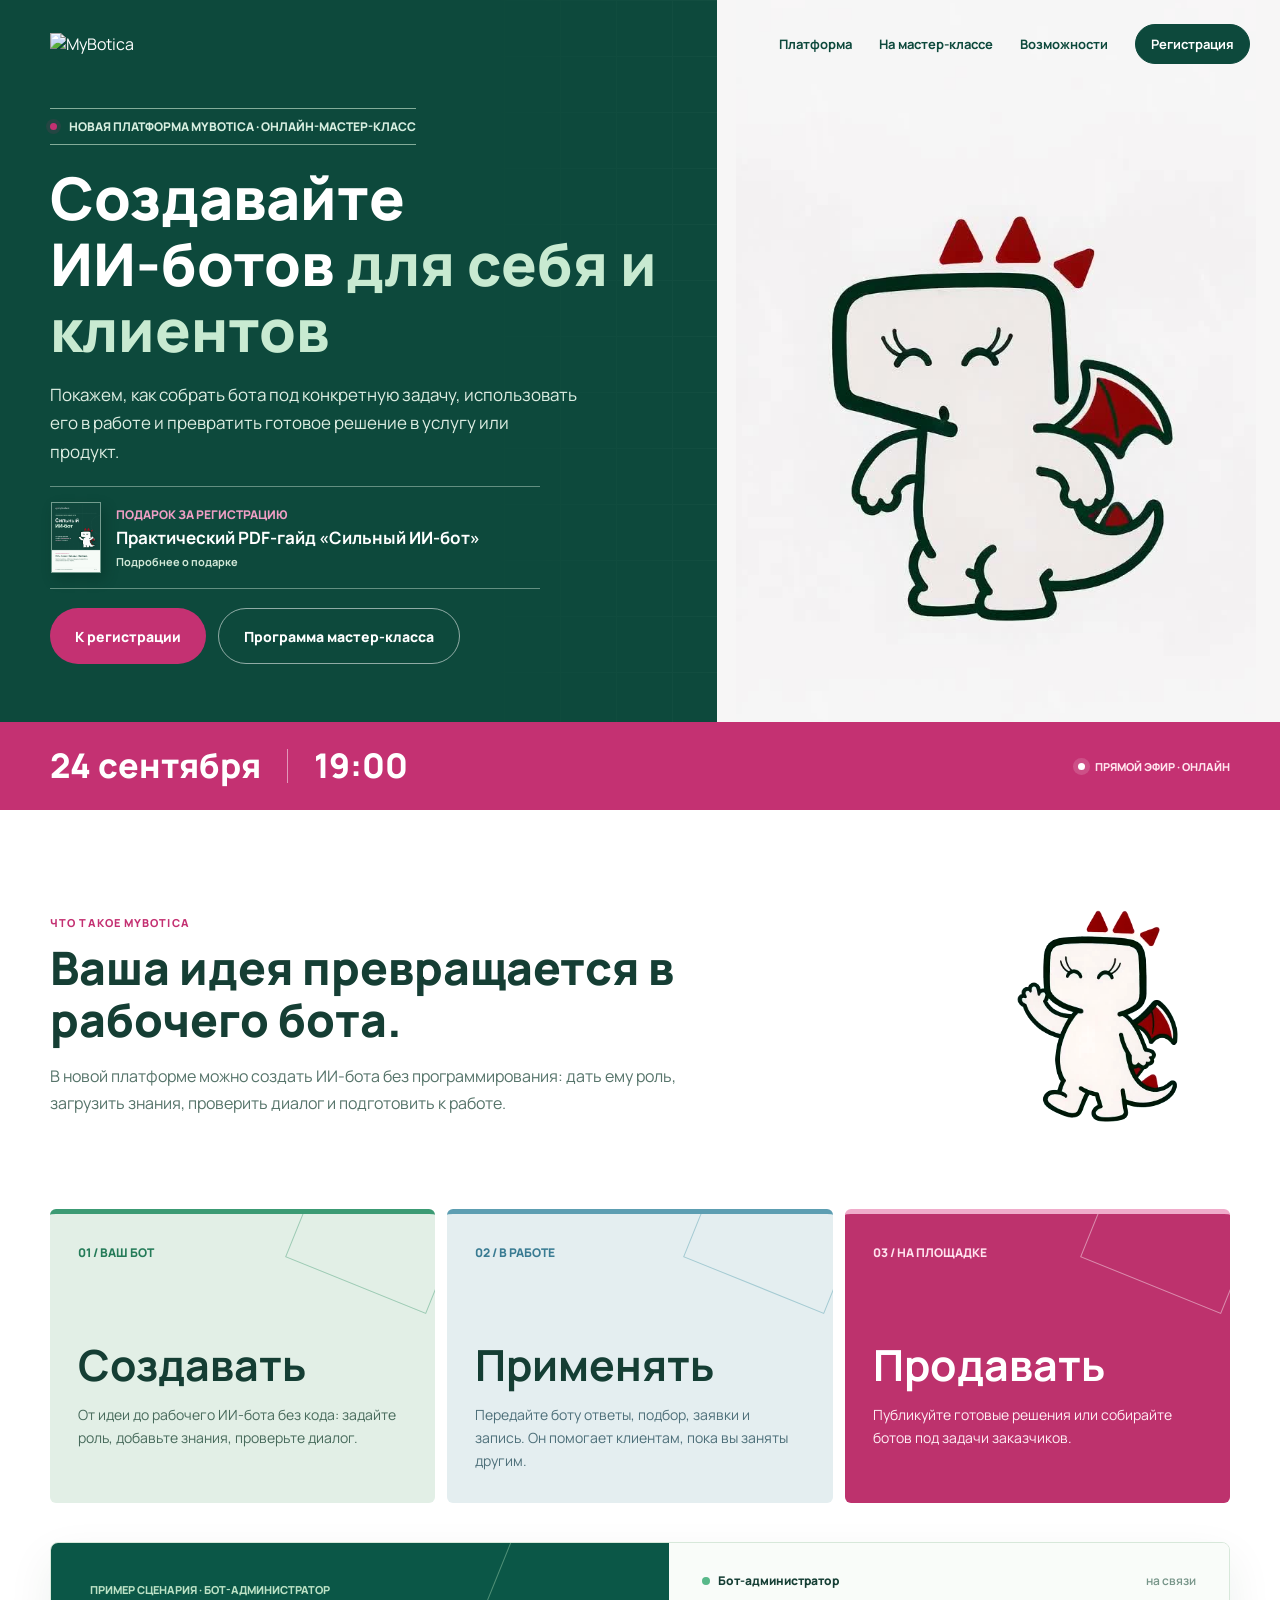
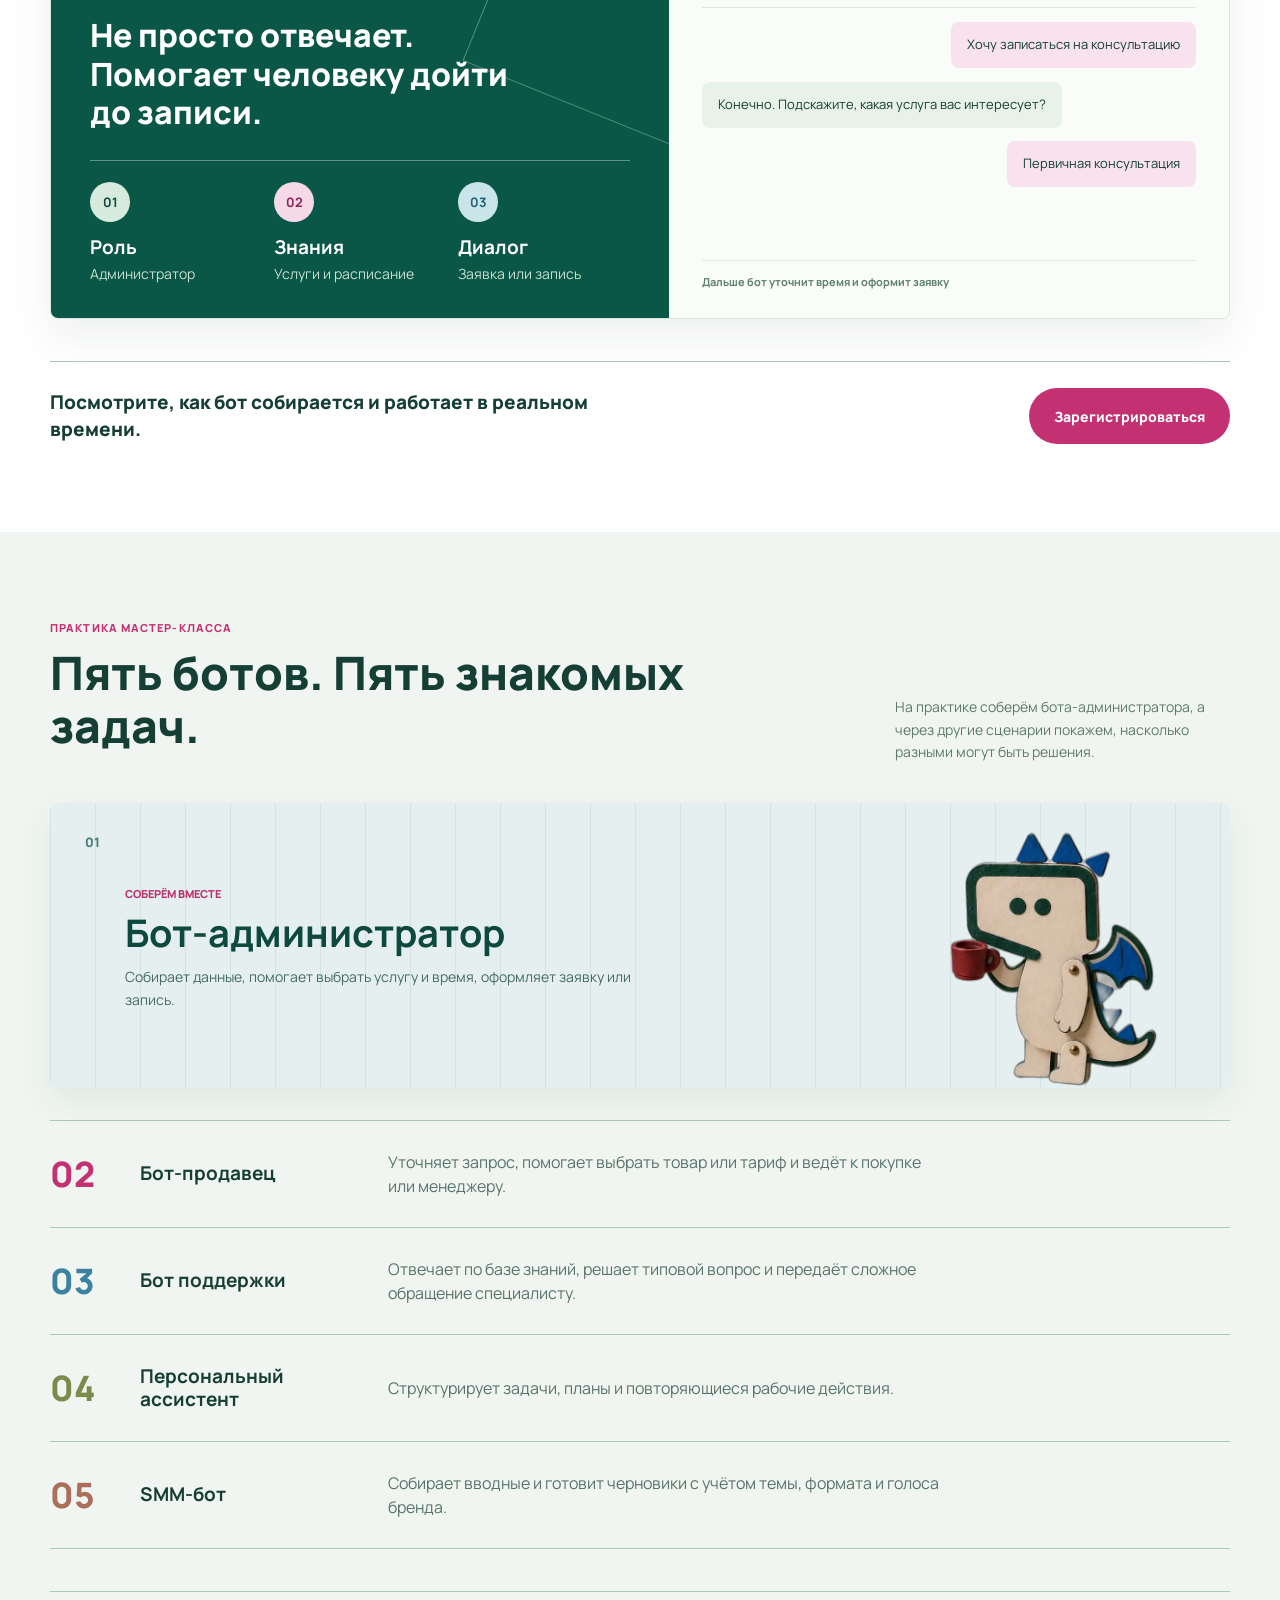
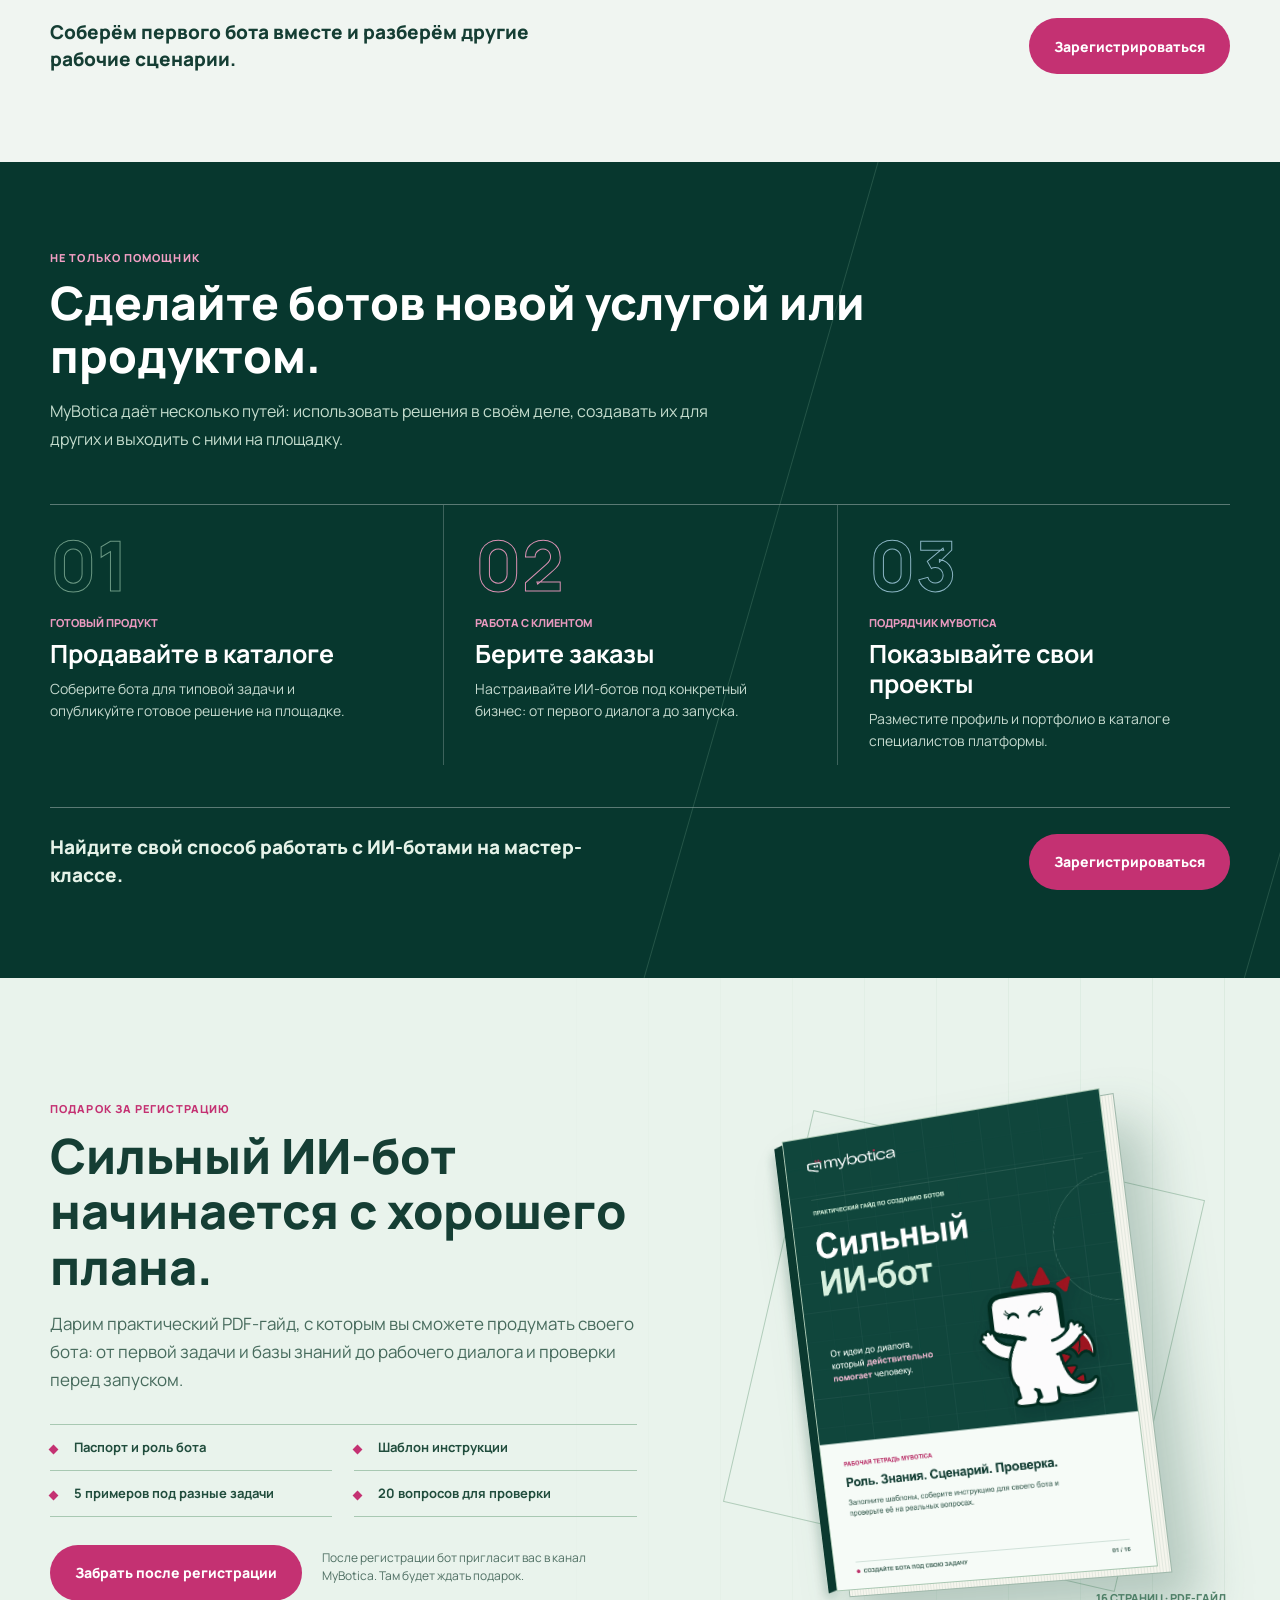
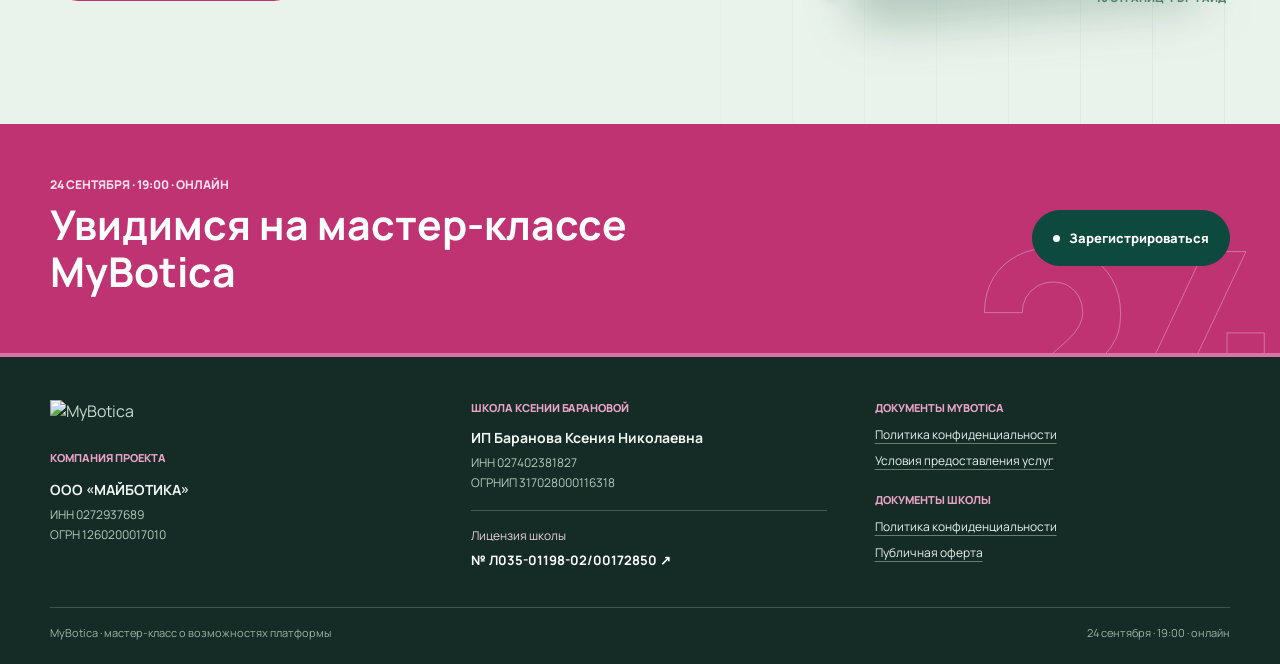
==== index.html @ 09f5f6d3 "Fix registration button contrast" ====
<!doctype html>
<html lang="ru">
<head>
  <meta charset="utf-8">
  <meta name="viewport" content="width=device-width, initial-scale=1">
  <meta name="theme-color" content="#073f34">
  <meta name="description" content="24 сентября в 19:00 — мастер-класс о возможностях MyBotica. Создавайте ИИ-ботов для себя и клиентов.">
  <title>Мастер-класс MyBotica — 24 сентября, 19:00</title>
  <link rel="icon" href="https://mybotica.pro/favicon.ico">
  <link rel="preconnect" href="https://fonts.googleapis.com">
  <link rel="preconnect" href="https://fonts.gstatic.com" crossorigin>
  <link href="https://fonts.googleapis.com/css2?family=Manrope:wght@400;500;600;700;800&display=swap" rel="stylesheet">
  <style>
    :root{--green:#073f34;--dark:#052f28;--ink:#103d33;--pink:#c43172;--red:#a81938;--mint:#e4f1e8;--light:#f7faf6;--line:#cbded1}
    *{box-sizing:border-box}
    html{scroll-behavior:smooth}
    body{margin:0;background:var(--light);color:var(--ink);font-family:Manrope,Arial,sans-serif;letter-spacing:0}
    img{display:block;max-width:100%}a{color:inherit;text-decoration:none}h1,h2,h3,p{margin-top:0}
    .wrap{width:min(1180px,calc(100% - 48px));margin-inline:auto}
    .top{position:absolute;inset:0 0 auto;z-index:10;color:#fff}
    .top-inner{height:88px;display:flex;align-items:center;justify-content:space-between;gap:24px;border-bottom:1px solid #ffffff30}
    .logo{width:177px;height:auto}
    .nav{display:flex;align-items:center;gap:27px;font-size:13px;font-weight:700}
    .nav a:hover,.footer a:hover{text-decoration:underline;text-underline-offset:5px}
    .nav-register{padding:10px 15px;border:1px solid #ffffff65;border-radius:100px}
    .btn{display:inline-flex;align-items:center;justify-content:center;gap:15px;min-height:56px;padding:0 25px;border:0;border-radius:100px;font:800 14px Manrope,Arial,sans-serif;cursor:pointer;transition:background .2s,color .2s}
    .btn-pink{background:var(--pink);color:#fff}.btn-pink:hover{background:#aa205e}.btn-line{border:1px solid #ffffff8a;color:#fff}.btn-line:hover{background:#ffffff16}
    .hero{position:relative;min-height:670px;overflow:hidden;background:var(--green);color:#fff;padding:153px 0 64px}
    .hero:before{content:"";position:absolute;inset:0;opacity:.1;background-image:linear-gradient(#c6e8d1 1px,transparent 1px),linear-gradient(90deg,#c6e8d1 1px,transparent 1px);background-size:56px 56px;mask-image:linear-gradient(90deg,transparent 2%,#000 85%)}
    .hero:after{content:"";position:absolute;right:5%;top:18%;width:140px;height:140px;border-top:2px solid #9bc7a7;border-right:2px solid #9bc7a7;transform:rotate(20deg);opacity:.35}
    .hero-inner{position:relative;z-index:1}.hero-copy{position:relative;z-index:2;max-width:760px}
    .hero-kicker{display:inline-flex;gap:12px;align-items:center;padding:9px 0;border-top:1px solid #cbe8d29e;border-bottom:1px solid #cbe8d29e;color:#d7eee0;font-size:12px;font-weight:800;text-transform:uppercase}
    .hero-kicker .dot{width:7px;height:7px;border-radius:50%;background:#ef9ec5;box-shadow:0 0 0 4px #ef9ec526}
    h1{margin:28px 0 21px;font-size:clamp(43px,5.6vw,74px);line-height:1.075;font-weight:800;max-width:770px}
    h1 em{font-style:normal;color:#c8ead1}.hero-lead{max-width:570px;color:#deeee3;font-size:17px;line-height:1.68}
    .hero-actions{display:flex;gap:12px;flex-wrap:wrap;margin-top:29px}.hero-note{max-width:420px;margin:27px 0 0;color:#b8d9c4;font-size:12px;line-height:1.5}
    .hero-dragon{position:absolute;right:-160px;bottom:-87px;width:min(58vw,690px);height:auto;z-index:1;filter:drop-shadow(0 25px 24px #002b2399);transform-origin:55% 84%;animation:float 5s ease-in-out infinite}
    .hero-watermark{position:absolute;right:13px;top:32px;color:transparent;-webkit-text-stroke:1px #ffffff21;font-size:250px;font-weight:800;line-height:1;pointer-events:none}
    @keyframes float{0%,100%{transform:translateY(0) rotate(-1deg)}50%{transform:translateY(-13px) rotate(1deg)}}
    .date-band{background:var(--pink);color:white}.date-inner{min-height:94px;display:flex;align-items:center;gap:24px}.date-big{font-size:40px;font-weight:800;line-height:1}.date-divider{width:1px;height:47px;background:#ffffff80}.date-label{max-width:230px;font-size:13px;line-height:1.5;font-weight:700}.date-side{margin-left:auto;font-size:12px;font-weight:800;text-transform:uppercase}
    .section{padding:88px 0}.eyebrow{color:var(--pink);font-size:11px;font-weight:800;text-transform:uppercase;letter-spacing:.1em}.title{margin:12px 0 16px;font-size:clamp(31px,3.6vw,48px);line-height:1.14;font-weight:800;max-width:790px}.intro{max-width:650px;color:#56746a;font-size:16px;line-height:1.7}
    .platform{background:#f7faf6}.platform-top{display:flex;align-items:center;justify-content:space-between;gap:30px}.platform-top>div:first-child{max-width:770px}.platform-top .intro{margin-bottom:0}
    .emotion-dragon{flex:none;width:175px;aspect-ratio:320/426;background:#fff url('assets/mybotica-dragon-emotions.jpeg') 0 0/400% 200% no-repeat;animation:emotions 8s steps(1,end) infinite}
    @keyframes emotions{0%,19%{background-position:0 0}20%,39%{background-position:33.333% 0}40%,59%{background-position:66.667% 0}60%,79%{background-position:100% 0}80%,100%{background-position:0 100%}}
    .platform-visual{display:grid;grid-template-columns:1.05fr .95fr;min-height:366px;margin-top:39px;overflow:hidden;background:#fff;border-radius:8px;box-shadow:0 22px 50px #0b47321c}
    .visual-left{position:relative;padding:34px 39px;background:#0f5545;color:#fff;overflow:hidden}
    .visual-left:after{content:"";position:absolute;right:-72px;top:-70px;width:240px;height:240px;border:1px solid #a3d3b073;transform:rotate(22deg)}
    .visual-label{font-size:11px;font-weight:800;text-transform:uppercase;color:#bce1c5}.visual-head{position:relative;z-index:1;font-size:clamp(23px,2.5vw,32px);line-height:1.2;font-weight:800;max-width:450px;margin:17px 0 28px}
    .build-flow{position:relative;display:grid;grid-template-columns:repeat(3,1fr);gap:12px;border-top:1px solid #ffffff59;padding-top:21px}
    .build-step b{display:grid;place-items:center;width:34px;height:34px;border-radius:50%;background:#d7eade;color:var(--green);font-size:11px}.build-step:nth-child(2) b{background:#f5d9e7;color:#8f2357}.build-step:nth-child(3) b{background:#c9e5ea;color:#216075}
    .build-step strong{display:block;margin-top:14px;font-size:15px}.build-step small{display:block;margin-top:4px;color:#c6e1cd;font-size:11px;line-height:1.45}
    .chat{padding:29px 33px;display:flex;flex-direction:column;gap:14px;background:linear-gradient(#f9fcf8,#fff)}.chat-head{display:flex;align-items:center;gap:8px;border-bottom:1px solid #dce9df;padding-bottom:18px;font-size:12px;font-weight:800}.chat-head i{width:8px;height:8px;background:#58b889;border-radius:50%}.chat-head span{margin-left:auto;color:#779589;font-weight:600}.bubble{max-width:85%;padding:13px 16px;border-radius:8px;font-size:13px;line-height:1.5}.bubble.bot{background:#e9f2e9;align-self:flex-start}.bubble.user{background:#f7e2ed;align-self:flex-end}.chat-state{border-top:1px solid #e0ebe2;padding-top:13px;font-size:11px;color:#5d8070;font-weight:700;margin-top:auto}
    .ways{display:grid;grid-template-columns:repeat(3,minmax(0,1fr));gap:14px;margin-top:55px}.way{position:relative;display:flex;flex-direction:column;min-height:256px;padding:30px;background:#e2efe6;border-top:5px solid #3c9b74;border-radius:6px;overflow:hidden}.way:nth-child(2){background:#e4eef0;border-top-color:#5d9eb2}.way:nth-child(3){background:#bd326d;border-top-color:#f0accb;color:#fff}.way-num{display:inline-block;color:#247b58;font-size:12px;font-weight:800}.way:nth-child(2) .way-num{color:#397b92}.way:nth-child(3) .way-num{color:#ffe2ee}.way h3{font-size:clamp(24px,2.4vw,31px);line-height:1.15;margin:auto 0 11px}.way p{max-width:310px;color:#476a5b;font-size:14px;line-height:1.6;margin:0}.way:nth-child(2) p{color:#4d6f79}.way:nth-child(3) p{color:#fff0f6}.way:after{content:"";position:absolute;right:-25px;top:-42px;width:120px;height:120px;border:1px solid #2f916663;transform:rotate(22deg)}.way:nth-child(2):after{border-color:#4e98aa6b}.way:nth-child(3):after{border-color:#ffffff70}
    .practice{background:#e7f1e8}.practice-top{display:flex;justify-content:space-between;align-items:end;gap:34px}.practice-top p{max-width:335px;color:#5d796c;line-height:1.6;font-size:14px;margin:0 0 5px}
    .feature{position:relative;display:flex;align-items:center;gap:25px;min-height:242px;margin-top:35px;padding:30px 35px;background:var(--green);color:#fff;border-radius:8px;overflow:hidden}.feature:before{content:"";position:absolute;inset:0;opacity:.1;background-image:linear-gradient(90deg,#fff 1px,transparent 1px);background-size:45px 100%;pointer-events:none}.feature-num{align-self:flex-start;color:#a4cfaf;font-size:13px;font-weight:800}.feature-copy{position:relative;z-index:1;max-width:620px}.feature-label{display:inline-block;margin-bottom:10px;color:#f2a3c7;font-size:11px;font-weight:800;text-transform:uppercase}.feature h3{font-size:clamp(24px,3vw,38px);line-height:1.15;margin:0 0 12px}.feature p{color:#d6e9da;font-size:14px;line-height:1.6;margin:0}.poses-dragon{position:absolute;right:19px;top:16px;width:208px;aspect-ratio:1;background:#eddfcc url('assets/mybotica-dragon-poses.jpeg') 0 0/300% 300% no-repeat;border:6px solid #f2e4d4;transform:rotate(6deg);box-shadow:0 18px 35px #00271f7c;animation:poses 10s steps(1,end) infinite}
    @keyframes poses{0%,13%{background-position:0 0}14%,27%{background-position:50% 0}28%,41%{background-position:0 50%}42%,55%{background-position:50% 50%}56%,69%{background-position:100% 50%}70%,83%{background-position:100% 100%}84%,100%{background-position:0 0}}
    .bots{display:block;margin-top:25px;border-top:1px solid #adc9b5}.bots>.bot{display:grid;grid-template-columns:72px minmax(175px,230px) minmax(0,1fr);align-items:center;gap:18px;min-height:107px;border-bottom:1px solid #adc9b5;padding:17px 8px 17px 0}.bot-num{color:var(--pink);font-size:35px;font-weight:800;line-height:1}.bot:nth-child(2) .bot-num{color:#3b82a0}.bot:nth-child(3) .bot-num{color:#7a8b4c}.bot:nth-child(4) .bot-num{color:#ab6e59}.bot h3{font-size:19px;line-height:1.25;margin:0}.bot p{max-width:560px;color:#58746a;font-size:13px;line-height:1.6;margin:0}
    .opportunity{position:relative;background:var(--dark);color:#fff;overflow:hidden}.opportunity:before{content:"";position:absolute;right:-5%;top:-10%;width:45%;height:125%;border:1px solid #8dbca237;transform:rotate(16deg)}.opportunity .eyebrow{color:#f29fc4}.opportunity .title{max-width:880px}.opportunity .intro{color:#c5ddce}
    .roles{display:grid;grid-template-columns:repeat(3,1fr);margin:51px 0 2px;border-top:1px solid #ffffff55}.role{min-height:260px;padding:25px 31px 5px 0}.role+.role{padding-left:31px;border-left:1px solid #ffffff38}.role-counter{display:block;color:transparent;-webkit-text-stroke:1px #a0cbb0a8;font-size:69px;font-weight:800;line-height:1}.role:nth-child(2) .role-counter{-webkit-text-stroke-color:#db91b4}.role:nth-child(3) .role-counter{-webkit-text-stroke-color:#8bb5c4}.role-num{display:block;margin-top:16px;font-size:11px;color:#e999bf;font-weight:800}.role h3{font-size:21px;margin:9px 0}.role p{max-width:280px;font-size:13px;line-height:1.6;color:#c5dacf;margin:0}
    .registration-band{position:relative;overflow:hidden;background:#be2f6d;color:#fff;padding:52px 0;scroll-margin-top:0}.registration-band:before{content:"24";position:absolute;right:-15px;bottom:-125px;color:transparent;-webkit-text-stroke:1px #ffffff50;font-size:270px;font-weight:800;line-height:1;pointer-events:none}.registration-inner{position:relative;display:flex;align-items:center;justify-content:space-between;gap:30px}.registration-date{display:block;margin-bottom:8px;color:#ffe0ee;font-size:12px;font-weight:800;text-transform:uppercase}.registration-title{max-width:650px;margin:0 0 6px;font-size:clamp(29px,3.2vw,42px);line-height:1.15}.registration-inner p{margin:0;color:#ffe5ef;font-size:14px}.registration-status{display:inline-flex;align-items:center;gap:9px;flex:none;padding:14px 20px;border:1px solid #ffffffbd;border-radius:100px;color:#fff;font-size:13px;font-weight:800}.registration-status:before{content:"";width:7px;height:7px;border-radius:50%;background:#fff}
    .registration-status{border-color:var(--green);background:var(--green);color:#fff}.registration-status:hover,.registration-status:focus-visible{background:#062f28;color:#fff}
    .footer{position:relative;padding:43px 0 24px;background:#152b26;color:#c6d9cd;border-top:4px solid #d875a3}.footer-main{display:grid;grid-template-columns:1.05fr 1fr 1fr;gap:48px;align-items:start}.footer-brand img{width:158px}.footer-label{display:block;margin-bottom:14px;color:#e8a4c3;font-size:11px;font-weight:800;text-transform:uppercase}.footer-entity{margin-top:28px}.footer-entity strong,.footer-school strong{display:block;color:#f0f6f1;font-size:14px;line-height:1.5}.footer-entity p,.footer-school p{margin:5px 0 0;color:#b3cdbb;font-size:12px;line-height:1.65}.footer-school .footer-label{margin-bottom:12px}.footer-license{display:block;margin-top:18px;padding-top:16px;border-top:1px solid #9abcaa55;color:#e9d2df;font-size:12px;line-height:1.55}.footer-license b{display:block;margin-top:4px;color:#fff;font-size:13px}.footer-docs .footer-label{margin-bottom:11px}.footer-docs nav{display:flex;flex-direction:column;align-items:flex-start;gap:8px}.footer-docs nav+span{margin-top:22px}.footer-docs a{color:#e9f3ec;font-size:12px;line-height:1.5;text-decoration:underline;text-decoration-color:#9bbfa490;text-underline-offset:4px}.footer-bottom{display:flex;justify-content:space-between;gap:20px;margin-top:37px;padding-top:17px;border-top:1px solid #a6cfb344;font-size:11px;color:#99b5a3}
    @media(max-width:1100px){.hero-copy{max-width:620px}.hero-dragon{right:-145px}}
    @media(max-width:1000px){.hero-dragon{width:51vw;bottom:-45px}.hero-lead{max-width:530px}.feature-copy{max-width:calc(100% - 215px)}}
    @media(max-width:900px){.nav a:not(.nav-register){display:none}.hero{min-height:0;padding:128px 0 58px}.hero-dragon{position:relative;display:block;width:min(370px,78vw);margin:-52px -30px -100px auto;right:auto;bottom:auto;opacity:1}.hero-copy{max-width:100%}.hero-watermark{font-size:160px;top:auto;bottom:0}.date-inner{min-height:84px}.date-big{font-size:31px}.date-side{display:none}.platform-top{align-items:flex-end}.emotion-dragon{width:126px}.platform-visual{grid-template-columns:1fr}.visual-left{min-height:220px}.ways,.roles{grid-template-columns:1fr}.way{min-height:190px}.practice-top{display:block}.practice-top p{max-width:620px}.feature-copy{max-width:calc(100% - 170px)}.poses-dragon{width:160px}.role{min-height:0;padding:21px 0 27px;border-bottom:1px solid #ffffff38}.role+.role{padding:21px 0 27px;border-left:0}.registration-inner{align-items:flex-start;flex-direction:column}.footer-main{grid-template-columns:1fr 1fr;gap:36px}.footer-brand{grid-column:1/-1}}
    @media(max-width:700px){.bots>.bot{grid-template-columns:43px 1fr;gap:5px 12px;min-height:0;padding:19px 0}.bot-num{grid-row:1/3;font-size:28px}.bot h3{font-size:17px}.bot p{grid-column:2;font-size:12px}}
    @media(max-width:560px){.wrap{width:calc(100% - 36px)}.top-inner{height:76px}.logo{width:145px}.nav-register{padding:8px 11px;font-size:11px}.hero{padding:113px 0 31px}h1{font-size:clamp(35px,10vw,45px);margin:24px 0 17px}.hero-lead{font-size:15px;line-height:1.58}.hero-actions{flex-direction:column;align-items:stretch;margin-top:23px}.hero-actions .btn{width:100%;min-height:50px}.hero-note{margin-top:19px}.hero-dragon{width:min(290px,72vw);margin:-23px -18px -64px auto}.date-inner{gap:12px;min-height:75px}.date-big{font-size:25px}.date-divider{height:34px}.date-label{display:none}.section{padding:66px 0}.title{font-size:32px}.intro{font-size:14px}.emotion-dragon{width:86px}.platform-top{gap:5px}.platform-visual{margin-top:24px}.visual-left{padding:25px;min-height:190px}.visual-head{font-size:25px}.build-flow{grid-template-columns:1fr;gap:13px}.build-step{display:grid;grid-template-columns:34px 1fr;column-gap:13px;align-items:center}.build-step b{grid-row:1/3}.build-step strong{margin-top:0}.build-step small{margin-top:1px}.chat{padding:22px}.practice-top .title{margin-bottom:10px}.feature{min-height:250px;align-items:flex-start;padding:24px}.feature-num{display:none}.feature-copy{max-width:100%;padding-right:84px}.feature h3{font-size:27px}.feature p{font-size:12px}.poses-dragon{right:-18px;top:auto;bottom:-21px;width:135px}.role-counter{font-size:52px}.role h3{font-size:20px}.registration-band{padding:42px 0}.registration-title{font-size:30px}.footer{padding-top:42px}.footer-main{grid-template-columns:1fr;gap:30px}.footer-brand{grid-column:auto}.footer-entity{margin-top:22px}.footer-bottom{flex-direction:column;gap:6px;margin-top:36px}}
    @media(prefers-reduced-motion:reduce){html{scroll-behavior:auto}.btn{transition:none}.hero-dragon,.emotion-dragon,.poses-dragon{animation:none}}
    /* The paper mascots are transparent animations, so the page color can carry through them. */
    :root{--green:#0d493c;--dark:#062e27;--ink:#153e34;--mint:#e7f1e9;--light:#f8faf7;--line:#d0e2d5}
    .top{color:var(--green)}.top-inner{border-bottom-color:#135c4840}.top .logo{filter:brightness(0) saturate(100%) invert(19%) sepia(35%) saturate(900%) hue-rotate(111deg)}.nav-register{background:var(--green);color:#fff;border-color:var(--green)}.nav-register:hover{background:#176c56;text-decoration:none!important}
    .hero{min-height:700px;padding:147px 0 58px;background:#f8faf7;color:var(--ink)}.hero:before{opacity:.24;background-image:linear-gradient(#c8dbcd 1px,transparent 1px),linear-gradient(90deg,#c8dbcd 1px,transparent 1px);mask-image:linear-gradient(90deg,transparent 36%,#000 100%)}.hero:after{right:4%;top:21%;border-color:#96b8a2;opacity:.28}.hero-copy{max-width:640px}.hero-kicker{color:#2c6f53;border-color:#8dbda2}.hero-kicker .dot{background:#c43172;box-shadow:0 0 0 4px #c4317220}.hero h1{max-width:670px}.hero h1 em{color:#be326d}.hero-lead{max-width:550px;color:#46685a}.hero-note{color:#667f70}.hero-watermark{-webkit-text-stroke-color:#0d493c19;right:15px;top:30px}.hero-dragon{right:-18px;top:-58px;bottom:auto;width:min(43vw,520px);filter:none;animation:none}.hero-dragon video,.hero-dragon img,.emotion-dragon img,.poses-dragon img{display:block;width:100%;height:auto}.hero-dragon .dragon-still{display:none}.btn-line{border-color:#7b9b85;color:var(--green)}.btn-line:hover{background:#e7f2e9}.date-band{background:#c43172}.date-inner{min-height:85px}
    .top{color:#fff}.top-inner{border-bottom-color:#ffffff30}.top .logo{filter:none}.nav-register{background:transparent;color:#fff;border-color:#ffffff65}.nav-register:hover{background:#ffffff1a}
    .hero{background:var(--green);color:#fff}.hero:before{opacity:.1;background-image:linear-gradient(#c6e8d1 1px,transparent 1px),linear-gradient(90deg,#c6e8d1 1px,transparent 1px)}.hero:after{border-color:#9bc7a7;opacity:.35}.hero-kicker{color:#d7eee0;border-color:#cbe8d29e}.hero h1 em{color:#c8ead1}.hero-lead{color:#deeee3}.hero-note{color:#b8d9c4}.hero-watermark{-webkit-text-stroke-color:#ffffff21}.hero-dragon{filter:drop-shadow(0 25px 24px #002b2399)}.btn-line{border-color:#ffffff8a;color:#fff}.btn-line:hover{background:#ffffff16}
    .platform{background:#fff}.platform-top{align-items:center}.emotion-dragon{width:215px;aspect-ratio:auto;background:none;animation:none;margin:0 25px 0 0}.platform-visual{border:1px solid #d7e8da;box-shadow:0 18px 45px #173b2b14}.visual-left{background:#0b5747}.chat{background:#f9fcf9}.ways{margin-top:42px}
    .practice{background:#f0f5f1}.practice-top{align-items:end}.feature{min-height:285px;background:#e5eff0;color:var(--green);box-shadow:0 12px 32px #11483712}.feature:before{opacity:.22;background-image:linear-gradient(90deg,#95b9bb 1px,transparent 1px)}.feature-num{color:#497f78}.feature-label{color:#ba326d}.feature-copy{max-width:calc(100% - 280px)}.feature h3{max-width:640px}.feature p{max-width:550px;color:#466b62}.poses-dragon{right:45px;top:-42px;bottom:auto;width:270px;aspect-ratio:auto;background:none;border:0;transform:none;box-shadow:none;animation:none}.bots{margin-top:32px}.opportunity{background:#07372e}.registration-band{background:#bf3373}
    @media(max-width:1000px){.hero-dragon{width:49vw;top:5px;bottom:auto}.hero-copy{max-width:58%}.feature-copy{max-width:calc(100% - 245px)}.poses-dragon{width:260px}}
    @media(max-width:900px){.hero{min-height:0;padding:125px 0 48px}.hero-copy{max-width:100%}.hero-dragon{position:relative;right:auto;top:auto;bottom:auto;width:min(360px,60vw);margin:-45px -25px -112px auto}.hero-watermark{top:auto;bottom:20px}.emotion-dragon{width:150px;margin:0}.feature-copy{max-width:calc(100% - 170px)}.poses-dragon{width:210px;right:-5px;top:-25px}}
    @media(max-width:560px){.hero{padding:112px 0 25px}.hero h1{font-size:clamp(37px,10vw,46px)}.hero-kicker{font-size:10px}.hero-lead{max-width:100%}.hero-dragon{width:min(240px,62vw);margin:-18px -18px -92px auto}.hero-watermark{font-size:150px;bottom:12px}.date-inner{min-height:70px}.platform-top{align-items:flex-end}.emotion-dragon{width:90px;margin-right:-10px}.feature{min-height:270px;padding:24px}.feature-copy{max-width:100%;padding-right:0}.feature h3{font-size:25px}.feature p{max-width:170px;font-size:12px}.poses-dragon{width:135px;right:-14px;top:auto;bottom:-35px}}
    .ways{gap:12px}.way{min-height:294px;padding:30px 28px 31px}.way-num{font-size:12px}.way h3{position:relative;z-index:1;margin:auto 0 15px;font-size:clamp(34px,3.35vw,43px);line-height:1.08}.way p{position:relative;z-index:1;max-width:320px;min-height:4.95em;font-size:14px;line-height:1.65}.way:after{width:150px;height:150px;top:-75px;right:-25px}
    .opportunity .title{max-width:850px}.opportunity .intro{max-width:700px}.role h3{font-size:25px;line-height:1.2}.role p{max-width:310px;font-size:14px}
    @media(max-width:900px){.way{min-height:205px}.way p{min-height:0}}
    @media(max-width:560px){.way{min-height:205px;padding:25px}.way h3{font-size:34px}.role h3{font-size:23px}}
    .top-inner{border-bottom:0}.nav{color:var(--green)}.nav-register{background:var(--green);color:#fff;border-color:var(--green)}.nav-register:hover,.nav-register:focus-visible{background:#176c56;color:#fff;border-color:#176c56;text-decoration:none}
    @media(min-width:1251px){.nav{transform:translateX(20px)}}
    .hero{min-height:0;padding-top:96px;padding-bottom:46px}.hero:after{inset:0 0 0 56%;width:auto;height:auto;background:#f7f5f6;border:0;transform:none;opacity:1}.hero-inner{min-height:0}.hero-copy{max-width:620px}
    .hero-dragon{width:min(42vw,520px);height:auto;right:-2vw;top:-96px;bottom:-46px;aspect-ratio:auto;overflow:hidden;filter:none;background:#f7f5f6}
    .hero-dragon video,.hero-dragon .dragon-still{display:block;width:100%;height:100%;object-fit:cover;object-position:center}
    .hero-dragon .dragon-still{display:none}.hero h1 .nowrap{white-space:nowrap}
    .emotion-dragon video,.emotion-dragon .dragon-still{display:block;width:100%;height:auto;filter:contrast(1.16) brightness(1.02)}.emotion-dragon .dragon-still{display:none}
    @media(min-width:901px){.hero{display:flex;min-height:calc(100svh - 178px)}.hero-inner{display:flex;align-items:center}.hero h1{max-width:620px;margin:20px 0 18px;font-size:clamp(43px,4.6vw,64px);line-height:1.12}.hero-lead{max-width:530px}.hero-actions{margin-top:24px}.hero-dragon video,.hero-dragon .dragon-still{object-position:center 30%}.platform{padding-top:55px}}
    @media(max-width:1250px){.hero-copy{max-width:56%}}
    @media(max-width:1000px){.hero-dragon{width:42vw;right:-2vw;top:-96px}}
    @media(max-width:900px){.top{color:var(--green)}.top .logo{filter:brightness(0) saturate(100%) invert(19%) sepia(35%) saturate(900%) hue-rotate(111deg)}.nav-register{background:var(--green);color:#fff;border-color:var(--green)}.hero{min-height:0;padding:125px 0 0;background:#f7f5f6;color:var(--ink)}.hero:after{display:none}.hero:before{opacity:.12}.hero-inner{min-height:0}.hero-kicker{color:#2c6f53;border-color:#8dbda2}.hero h1 em{color:var(--pink)}.hero-lead{color:#46685a}.hero-note{color:#667f70}.hero-watermark{-webkit-text-stroke-color:#0d493c19}.btn-line{border-color:#7b9b85;color:var(--green)}.btn-line:hover{background:#e7f2e9}.hero-copy{max-width:100%}.hero-dragon{position:relative;width:100vw;height:520px;max-width:none;right:auto;top:auto;bottom:auto;margin:28px 0 0 calc(50% - 50vw);background:#f7f5f6}.hero-dragon video,.hero-dragon .dragon-still{max-width:460px;margin-inline:auto;object-position:center 35%}}
    @media(max-width:560px){.hero{padding:112px 0 0}.hero-dragon{height:480px;margin-top:22px}}
    
    @media(prefers-reduced-motion:no-preference){
      .chat.animate-ready .bubble,.chat.animate-ready .chat-state{opacity:0;transform:translateY(16px) scale(.97)}
      .chat.animate-ready.is-visible .bubble,.chat.animate-ready.is-visible .chat-state{animation:chat-pop .62s cubic-bezier(.2,.8,.2,1) both}
      .chat.animate-ready.is-visible .bubble:nth-child(2){animation-delay:.15s}
      .chat.animate-ready.is-visible .bubble:nth-child(3){animation-delay:.95s}
      .chat.animate-ready.is-visible .bubble:nth-child(4){animation-delay:1.75s}
      .chat.animate-ready.is-visible .chat-state{animation-delay:2.45s}
    }
    @keyframes chat-pop{0%{opacity:0;transform:translateY(16px) scale(.97)}70%{opacity:1;transform:translateY(-2px) scale(1.01)}100%{opacity:1;transform:none}}
    .hero:after,.hero-dragon{background:#f7f6f6}
    @media(max-width:900px){.hero{background:#f7f6f6}}
    .date-inner{min-height:88px;gap:26px}.date-big{font-size:34px;line-height:1.1;white-space:nowrap}.date-divider{flex:none;height:34px}.date-side{display:inline-flex;align-items:center;gap:10px;margin-left:auto;color:#ffe4ee;font-size:11px;white-space:nowrap}.date-side:before{content:"";width:7px;height:7px;flex:none;border-radius:50%;background:#fff;box-shadow:0 0 0 5px #ffffff26}
    @media(max-width:900px){.date-side{display:none}}
    @media(max-width:560px){.date-inner{min-height:72px;gap:13px}.date-big{font-size:24px}.date-divider{height:28px}}
    .build-step b{width:40px;height:40px;font-size:13px}
    .build-step strong{font-size:19px;line-height:1.25}
    .build-step small{font-size:14px;line-height:1.5}
    @media(max-width:560px){.build-step{grid-template-columns:40px minmax(0,1fr);column-gap:14px}}
    .bot p{font-size:16px;line-height:1.5}
    @media(max-width:700px){.bot p{font-size:15px}}
    @media(max-width:560px){.hero-dragon{margin-top:-14px}.hero-dragon video,.hero-dragon .dragon-still{object-position:center 40%}}
    @media(min-width:430px) and (max-width:560px){.hero-dragon video,.hero-dragon .dragon-still{object-position:center 35%}}
    .hero-gift{display:flex;align-items:center;gap:14px;width:min(100%,490px);margin-top:20px;padding:12px 0;border-top:1px solid #d9f0df6b;border-bottom:1px solid #d9f0df6b;color:#fff}
    .hero-gift:hover .hero-gift-more{text-decoration:underline;text-underline-offset:3px}
    .hero-gift img{flex:none;width:50px;height:auto;aspect-ratio:2480/3508;object-fit:contain;margin:3px 1px;border:1px solid #d9eee080;box-shadow:4px 6px 12px #03271f55}
    .hero-gift-copy{display:flex;flex-direction:column;gap:4px;min-width:0}
    .hero-gift-label{color:#ef9fc5;font-size:12px;font-weight:800;text-transform:uppercase}
    .hero-gift strong{font-size:17px;line-height:1.35}
    .hero-gift-more{color:#d1e8d8;font-size:11px;font-weight:700}
    @media(min-width:901px){.hero-actions{margin-top:19px}}
    @media(max-width:900px){.hero-gift{border-color:#a9c9b7;color:var(--ink)}.hero-gift-label{color:var(--pink)}.hero-gift-more{color:#587968}}
    @media(max-width:560px){.hero-gift{gap:12px;margin-top:17px;padding:10px 0}.hero-gift img{width:42px}.hero-gift-label{font-size:10px}.hero-gift strong{font-size:12px}.hero-gift-more{font-size:10px}.hero-actions{margin-top:18px}}
    @media(max-width:360px){.platform-top{display:block}.emotion-dragon{width:96px;margin:12px auto 0}}
    @media(min-width:901px) and (max-width:1259px){.nav a[href="#platform"]{display:none}}
    @media(max-width:560px){.nav-register{display:inline-flex;align-items:center;min-height:44px}}
    .gift{position:relative;overflow:hidden;background:#e9f3ec;scroll-margin-top:24px}
    .gift:before{content:"";position:absolute;inset:0;opacity:.42;background-image:linear-gradient(90deg,#c8dfce 1px,transparent 1px);background-size:72px 100%;mask-image:linear-gradient(90deg,transparent 36%,#000 100%);pointer-events:none}
    .gift-inner{position:relative;display:grid;grid-template-columns:minmax(0,1.05fr) minmax(300px,.95fr);gap:62px;align-items:center;min-height:570px}
    .gift-copy{position:relative;z-index:2}.gift .title{max-width:660px;font-size:clamp(34px,3.8vw,51px)}.gift-lead{max-width:590px;color:#476b5d;font-size:17px;line-height:1.65}
    .gift-benefits{display:grid;grid-template-columns:1fr 1fr;gap:0 22px;max-width:610px;margin:30px 0 28px;border-top:1px solid #a8c8b2}
    .gift-benefits span{position:relative;padding:13px 0 13px 24px;border-bottom:1px solid #a8c8b2;color:#214d3d;font-size:13px;line-height:1.45;font-weight:700}
    .gift-benefits span:before{content:"";position:absolute;left:0;top:21px;width:7px;height:7px;background:var(--pink);transform:rotate(45deg)}
    .gift-actions{display:flex;align-items:center;gap:20px;flex-wrap:wrap}.gift-note{max-width:280px;color:#507064;font-size:12px;line-height:1.5}
    .gift-art{position:relative;display:grid;place-items:center;min-height:535px;padding:34px 35px 40px;perspective:1200px}
    .gift-art:before{content:"";position:absolute;width:400px;height:400px;border:1px solid #84ae93;transform:rotate(13deg);opacity:.55}
    .gift-book{position:relative;width:min(330px,72%);aspect-ratio:210/297;transform:rotate(-7deg) rotateY(-13deg);transform-style:preserve-3d;filter:drop-shadow(24px 33px 24px #164b3640);transition:transform .35s ease}
    .gift-book:hover{transform:rotate(-3deg) rotateY(-5deg) translateY(-7px)}
    .gift-book:before{content:"";position:absolute;inset:7px -13px -7px 13px;background:repeating-linear-gradient(90deg,#f5f5ed 0 2px,#e3e8df 2px 3px);border:1px solid #9eb7aa;transform:translateZ(-2px)}
    .gift-book:after{content:"";position:absolute;left:-9px;top:1%;bottom:0;width:10px;background:#0b392f;transform:skewY(-18deg);box-shadow:-3px 5px 10px #164b3640}
    .gift-cover{position:relative;z-index:1;width:100%;height:100%;object-fit:cover;border:1px solid #a9c7b2;box-shadow:inset -8px 0 14px #0002}
    .gift-art-label{position:absolute;right:4px;bottom:16px;color:#4f8068;font-size:11px;font-weight:800;text-transform:uppercase}
    @media(max-width:900px){.gift-inner{gap:22px;grid-template-columns:minmax(0,1fr) minmax(250px,.75fr);min-height:0}.gift-art{min-height:430px}.gift-book{width:min(270px,78%)}}
    @media(max-width:700px){.gift-inner{grid-template-columns:1fr;gap:0}.gift-art{min-height:340px;order:2;padding:24px 0 2px}.gift-book{width:205px}.gift-art:before{width:270px;height:270px}.gift-art-label{right:4px;bottom:13px}}
    @media(max-width:560px){.gift .title{font-size:32px}.gift-lead{font-size:14px}.gift-benefits{margin:24px 0 23px}.gift-benefits span{font-size:12px}.gift-actions{display:block}.gift-actions .btn{width:100%}.gift-note{max-width:none;margin:13px 0 0}.gift-art{min-height:345px}.gift-book{width:205px}}
    .section-cta{display:flex;align-items:center;justify-content:space-between;gap:28px;margin-top:42px;padding-top:26px;border-top:1px solid #a8c8b2}
    .section-cta p{max-width:560px;margin:0;font-size:19px;line-height:1.45;font-weight:800}
    .section-cta .btn{flex:none}
    .opportunity .section-cta{border-top-color:#ffffff55}
    .opportunity .section-cta p{color:#e5f2e8}
    @media(max-width:700px){.section-cta{align-items:stretch;flex-direction:column;gap:17px;margin-top:32px;padding-top:23px}.section-cta p{font-size:17px}.section-cta .btn{width:100%}}
    @media(prefers-reduced-motion:reduce){.gift-book{transition:none}}
    .registration-modal{position:fixed;inset:0;z-index:1000;display:grid;place-items:center;padding:24px;background:#042d27d9;backdrop-filter:blur(7px);opacity:0;visibility:hidden;transition:opacity .22s ease,visibility .22s ease}
    .registration-modal.is-open{opacity:1;visibility:visible}
    .registration-modal__dialog{position:relative;display:grid;grid-template-rows:auto minmax(0,1fr);width:min(720px,100%);height:min(760px,calc(100dvh - 48px));overflow:hidden;overscroll-behavior:contain;background:#f8faf7;border:1px solid #d1e2d6;border-radius:8px;box-shadow:0 28px 80px #001d1899;transform:translateY(18px) scale(.985);transition:transform .22s ease}
    .registration-modal.is-open .registration-modal__dialog{transform:none}
    .registration-modal__header{padding:28px 76px 21px 30px;border-bottom:1px solid #d1e2d6}
    .registration-modal__eyebrow{display:block;margin-bottom:6px;color:var(--pink);font-size:11px;font-weight:800;text-transform:uppercase}
    .registration-modal__title{margin:0;color:var(--green);font-size:clamp(24px,3.3vw,34px);line-height:1.18}
    .registration-modal__close{position:absolute;z-index:2;top:18px;right:18px;display:grid;place-items:center;width:44px;height:44px;padding:0;border:1px solid #9fbeaa;border-radius:50%;background:#fff;color:var(--green);font:400 31px/1 Arial,sans-serif;cursor:pointer;transition:background .2s,color .2s,transform .2s}
    .registration-modal__close:hover{background:var(--green);color:#fff;transform:rotate(4deg)}
    .registration-widget{height:auto!important;min-height:0;overflow-y:auto;padding:18px 24px 28px;background:#fff}
    .registration-widget iframe{display:block;width:100%!important;height:620px!important;min-height:620px!important;overflow:auto;-webkit-overflow-scrolling:touch;border:0}
    body.registration-open{overflow:hidden}
    @media(max-width:560px){.registration-modal{place-items:stretch;padding:0}.registration-modal__dialog{width:100%;height:100dvh;border:0;border-radius:0}.registration-modal__header{padding:20px 68px 16px 18px;background:#f8faf7}.registration-modal__title{font-size:23px}.registration-modal__close{position:fixed;top:11px;right:12px}.registration-widget{padding:10px 8px max(16px,env(safe-area-inset-bottom))}.registration-widget iframe{height:760px!important;min-height:760px!important}}
    @media(prefers-reduced-motion:reduce){.registration-modal,.registration-modal__dialog,.registration-modal__close{transition:none}}
  </style>
</head>
<body>
  <script>document.addEventListener('click',(event)=>{const opener=event.target.closest('[data-registration-open]');if(!opener)return;event.preventDefault();const modal=document.getElementById('registration-modal');if(!modal)return;modal.classList.add('is-open');modal.setAttribute('aria-hidden','false');document.body.classList.add('registration-open');requestAnimationFrame(()=>document.getElementById('registration-modal-close')?.focus())},true)</script>
  <header class="top"><div class="wrap top-inner"><a href="#top" aria-label="MyBotica, наверх"><img class="logo" src="https://mybotica.pro/assets/images/logo.svg" alt="MyBotica"></a><nav class="nav" aria-label="Навигация"><a href="#platform">Платформа</a><a href="#practice">На мастер-классе</a><a href="#opportunity">Возможности</a><a class="nav-register" href="#registration" data-registration-open>Регистрация</a></nav></div></header>
  <main>
    <section class="hero" id="top"><div class="wrap hero-inner"><span class="hero-watermark" aria-hidden="true">ИИ</span><div class="hero-copy"><div class="hero-kicker"><i class="dot"></i>Новая платформа MyBotica · онлайн-мастер-класс</div><h1>Создавайте <span class="nowrap">ИИ-ботов</span> <em>для себя и клиентов</em></h1><p class="hero-lead">Покажем, как собрать бота под конкретную задачу, использовать его в работе и превратить готовое решение в услугу или продукт.</p><a class="hero-gift" href="#gift"><img src="assets/guide-cover.webp" alt="" width="50" height="71"><span class="hero-gift-copy"><span class="hero-gift-label">Подарок за регистрацию</span><strong>Практический PDF-гайд «Сильный ИИ-бот»</strong><span class="hero-gift-more">Подробнее о подарке</span></span></a><div class="hero-actions"><a class="btn btn-pink" href="#registration" data-registration-open>К регистрации</a><a class="btn btn-line" href="#practice">Программа мастер-класса</a></div></div><div class="hero-dragon" aria-hidden="true"><video autoplay muted loop playsinline webkit-playsinline x5-playsinline preload="metadata" poster="assets/red-dragon-happy-poster.jpg" width="720" height="1280"><source src="assets/red-dragon-happy.mp4" type="video/mp4"></video><img class="dragon-still" src="assets/red-dragon-happy-poster.jpg" alt="" width="720" height="1280"></div></div></section>
    <div class="date-band"><div class="wrap date-inner"><time class="date-big" datetime="2026-09-24">24 сентября</time><span class="date-divider" aria-hidden="true"></span><time class="date-big" datetime="19:00">19:00</time><span class="date-side">Прямой эфир · онлайн</span></div></div>
    <section class="platform section" id="platform"><div class="wrap">
      <div class="platform-top"><div><div class="eyebrow">Что такое MyBotica</div><h2 class="title">Ваша идея превращается в рабочего бота.</h2><p class="intro">В новой платформе можно создать ИИ-бота без программирования: дать ему роль, загрузить знания, проверить диалог и подготовить к работе.</p></div><div class="emotion-dragon" aria-hidden="true"><video autoplay muted loop playsinline webkit-playsinline x5-playsinline preload="metadata" poster="assets/dragon-wave.jpg" width="640" height="900"><source src="assets/dragon-wave.mp4" type="video/mp4"></video><img class="dragon-still" src="assets/dragon-wave.jpg" alt="" width="640" height="900" loading="lazy"></div></div>
      <div class="ways" aria-label="Три возможности MyBotica"><div class="way"><div class="way-num">01 / ВАШ БОТ</div><h3>Создавать</h3><p>От идеи до рабочего ИИ-бота без кода: задайте роль, добавьте знания, проверьте диалог.</p></div><div class="way"><div class="way-num">02 / В РАБОТЕ</div><h3>Применять</h3><p>Передайте боту ответы, подбор, заявки и запись. Он помогает клиентам, пока вы заняты другим.</p></div><div class="way"><div class="way-num">03 / НА ПЛОЩАДКЕ</div><h3>Продавать</h3><p>Публикуйте готовые решения или собирайте ботов под задачи заказчиков.</p></div></div>
      <div class="platform-visual"><div class="visual-left"><span class="visual-label">Пример сценария · бот-администратор</span><h3 class="visual-head">Не просто отвечает. Помогает человеку дойти до записи.</h3><div class="build-flow"><div class="build-step"><b>01</b><strong>Роль</strong><small>Администратор</small></div><div class="build-step"><b>02</b><strong>Знания</strong><small>Услуги и расписание</small></div><div class="build-step"><b>03</b><strong>Диалог</strong><small>Заявка или запись</small></div></div></div><div class="chat" aria-label="Пример диалога с ботом"><div class="chat-head"><i></i>Бот-администратор <span>на связи</span></div><div class="bubble user">Хочу записаться на консультацию</div><div class="bubble bot">Конечно. Подскажите, какая услуга вас интересует?</div><div class="bubble user">Первичная консультация</div><div class="chat-state">Дальше бот уточнит время и оформит заявку</div></div></div>
      <div class="section-cta"><p>Посмотрите, как бот собирается и работает в реальном времени.</p><a class="btn btn-pink" href="#registration" data-registration-open>Зарегистрироваться</a></div>
    </div></section>
    <section class="practice section" id="practice"><div class="wrap"><div class="practice-top"><div><div class="eyebrow">Практика мастер-класса</div><h2 class="title">Пять ботов. Пять знакомых задач.</h2></div><p>На практике соберём бота-администратора, а через другие сценарии покажем, насколько разными могут быть решения.</p></div><article class="feature"><span class="feature-num">01</span><div class="feature-copy"><span class="feature-label">Соберём вместе</span><h3>Бот-администратор</h3><p>Собирает данные, помогает выбрать услугу и время, оформляет заявку или запись.</p></div><picture class="poses-dragon" aria-hidden="true"><img src="assets/dragon-coffee.webp" alt="" width="560" height="788" loading="lazy"></picture></article><div class="bots"><article class="bot"><span class="bot-num">02</span><h3>Бот-продавец</h3><p>Уточняет запрос, помогает выбрать товар или тариф и ведёт к покупке или менеджеру.</p></article><article class="bot"><span class="bot-num">03</span><h3>Бот поддержки</h3><p>Отвечает по базе знаний, решает типовой вопрос и передаёт сложное обращение специалисту.</p></article><article class="bot"><span class="bot-num">04</span><h3>Персональный ассистент</h3><p>Структурирует задачи, планы и повторяющиеся рабочие действия.</p></article><article class="bot"><span class="bot-num">05</span><h3>SMM-бот</h3><p>Собирает вводные и готовит черновики с учётом темы, формата и голоса бренда.</p></article></div><div class="section-cta"><p>Соберём первого бота вместе и разберём другие рабочие сценарии.</p><a class="btn btn-pink" href="#registration" data-registration-open>Зарегистрироваться</a></div></div></section>
    <section class="opportunity section" id="opportunity"><div class="wrap"><div class="eyebrow">Не только помощник</div><h2 class="title">Сделайте ботов новой услугой или продуктом.</h2><p class="intro">MyBotica даёт несколько путей: использовать решения в своём деле, создавать их для других и выходить с ними на площадку.</p><div class="roles"><div class="role"><span class="role-counter" aria-hidden="true">01</span><span class="role-num">ГОТОВЫЙ ПРОДУКТ</span><h3>Продавайте в каталоге</h3><p>Соберите бота для типовой задачи и опубликуйте готовое решение на площадке.</p></div><div class="role"><span class="role-counter" aria-hidden="true">02</span><span class="role-num">РАБОТА С КЛИЕНТОМ</span><h3>Берите заказы</h3><p>Настраивайте ИИ-ботов под конкретный бизнес: от первого диалога до запуска.</p></div><div class="role"><span class="role-counter" aria-hidden="true">03</span><span class="role-num">ПОДРЯДЧИК MYBOTICA</span><h3>Показывайте свои проекты</h3><p>Разместите профиль и портфолио в каталоге специалистов платформы.</p></div></div><div class="section-cta"><p>Найдите свой способ работать с ИИ-ботами на мастер-классе.</p><a class="btn btn-pink" href="#registration" data-registration-open>Зарегистрироваться</a></div></div></section>
    <section class="gift section" id="gift"><div class="wrap gift-inner"><div class="gift-copy"><div class="eyebrow">Подарок за регистрацию</div><h2 class="title">Сильный ИИ-бот начинается с хорошего плана.</h2><p class="gift-lead">Дарим практический PDF-гайд, с которым вы сможете продумать своего бота: от первой задачи и базы знаний до рабочего диалога и проверки перед запуском.</p><div class="gift-benefits" aria-label="Что внутри гайда"><span>Паспорт и роль бота</span><span>Шаблон инструкции</span><span>5 примеров под разные задачи</span><span>20 вопросов для проверки</span></div><div class="gift-actions"><a class="btn btn-pink" href="#registration" data-registration-open>Забрать после регистрации</a><p class="gift-note">После регистрации бот пригласит вас в канал MyBotica. Там будет ждать подарок.</p></div></div><div class="gift-art" aria-label="Обложка практического гайда Сильный ИИ-бот"><div class="gift-book"><img class="gift-cover" src="assets/guide-cover.webp" alt="Обложка гайда «Сильный ИИ-бот»" width="2480" height="3508" loading="lazy"></div><span class="gift-art-label">16 страниц · PDF-гайд</span></div></div></section>
    <section class="registration-band" id="registration"><div class="wrap registration-inner"><div><span class="registration-date">24 сентября · 19:00 · онлайн</span><h2 class="registration-title">Увидимся на мастер-классе MyBotica</h2></div><button class="btn registration-status" type="button" data-registration-open>Зарегистрироваться</button></div></section>
  </main>
  <footer class="footer"><div class="wrap"><div class="footer-main"><div class="footer-brand"><a href="#top" aria-label="MyBotica, наверх"><img src="https://mybotica.pro/assets/images/logo.svg" alt="MyBotica"></a><div class="footer-entity"><span class="footer-label">Компания проекта</span><strong>ООО «МАЙБОТИКА»</strong><p>ИНН 0272937689<br>ОГРН 1260200017010</p></div></div><div class="footer-school"><span class="footer-label">Школа Ксении Барановой</span><strong>ИП Баранова Ксения Николаевна</strong><p>ИНН 027402381827<br>ОГРНИП 317028000116318</p><a class="footer-license" href="https://xeniabaranova-school.ru/license" target="_blank" rel="noopener noreferrer">Лицензия школы<b>№ Л035-01198-02/00172850 ↗</b></a></div><div class="footer-docs"><span class="footer-label">Документы MyBotica</span><nav aria-label="Документы MyBotica"><a href="https://mybotica.pro/privacy-policy" target="_blank" rel="noopener noreferrer">Политика конфиденциальности</a><a href="https://mybotica.pro/user-agreement" target="_blank" rel="noopener noreferrer">Условия предоставления услуг</a></nav><span class="footer-label">Документы школы</span><nav aria-label="Документы школы"><a href="https://xeniabaranova-school.ru/politica" target="_blank" rel="noopener noreferrer">Политика конфиденциальности</a><a href="https://xeniabaranova-school.ru/oferta_new" target="_blank" rel="noopener noreferrer">Публичная оферта</a></nav></div></div><div class="footer-bottom"><span>MyBotica · мастер-класс о возможностях платформы</span><span>24 сентября · 19:00 · онлайн</span></div></div></footer>
  <div class="registration-modal" id="registration-modal" aria-hidden="true">
    <div class="registration-modal__dialog" role="dialog" aria-modal="true" aria-labelledby="registration-modal-title">
      <button class="registration-modal__close" id="registration-modal-close" type="button" aria-label="Закрыть форму регистрации">&times;</button>
      <div class="registration-modal__header"><span class="registration-modal__eyebrow">24 сентября · 19:00 · онлайн</span><h2 class="registration-modal__title" id="registration-modal-title">Регистрация на мастер-класс MyBotica</h2></div>
      <div class="registration-widget"><script defer id="7490aba669f7bcc3172f0d93d5ff0627de075958" src="https://xeniabaranova-school.ru/pl/lite/widget/script?id=1658762"></script></div>
    </div>
  </div>
  <script>
    if ('IntersectionObserver' in window && !matchMedia('(prefers-reduced-motion: reduce)').matches) {
      const chat = document.querySelector('.chat');
      chat.classList.add('animate-ready');
      const observer = new IntersectionObserver((entries) => {
        if (entries[0].isIntersecting) {
          chat.classList.add('is-visible');
          observer.disconnect();
        }
      }, { threshold: 0.35 });
      observer.observe(chat);
    }

    const autoplayVideos = [...document.querySelectorAll('video[autoplay]')];
    const playVideos = () => autoplayVideos.forEach((video) => {
      video.muted = true;
      video.defaultMuted = true;
      video.playsInline = true;
      video.play().catch(() => {});
    });
    autoplayVideos.forEach((video) => video.addEventListener('loadeddata', playVideos, { once: true }));
    window.addEventListener('pageshow', playVideos);
    document.addEventListener('visibilitychange', () => {
      if (!document.hidden) playVideos();
    });
    document.addEventListener('touchstart', playVideos, { once: true, passive: true });
    playVideos();

    const registrationModal = document.getElementById('registration-modal');
    const registrationDialog = registrationModal.querySelector('.registration-modal__dialog');
    const registrationClose = document.getElementById('registration-modal-close');
    const registrationOpeners = document.querySelectorAll('[data-registration-open]');
    let registrationTrigger = null;

    const openRegistration = (event) => {
      event?.preventDefault();
      registrationTrigger = event?.currentTarget || document.activeElement;
      registrationModal.classList.add('is-open');
      registrationModal.setAttribute('aria-hidden', 'false');
      document.body.classList.add('registration-open');
      requestAnimationFrame(() => registrationClose.focus());
    };

    const closeRegistration = () => {
      registrationModal.classList.remove('is-open');
      registrationModal.setAttribute('aria-hidden', 'true');
      document.body.classList.remove('registration-open');
      registrationTrigger?.focus();
    };

    registrationOpeners.forEach((opener) => opener.addEventListener('click', openRegistration));
    registrationClose.addEventListener('click', closeRegistration);
    registrationModal.addEventListener('click', (event) => {
      if (!registrationDialog.contains(event.target)) closeRegistration();
    });
    document.addEventListener('keydown', (event) => {
      if (event.key === 'Escape' && registrationModal.classList.contains('is-open')) closeRegistration();
    });
  </script>
</body>
</html>
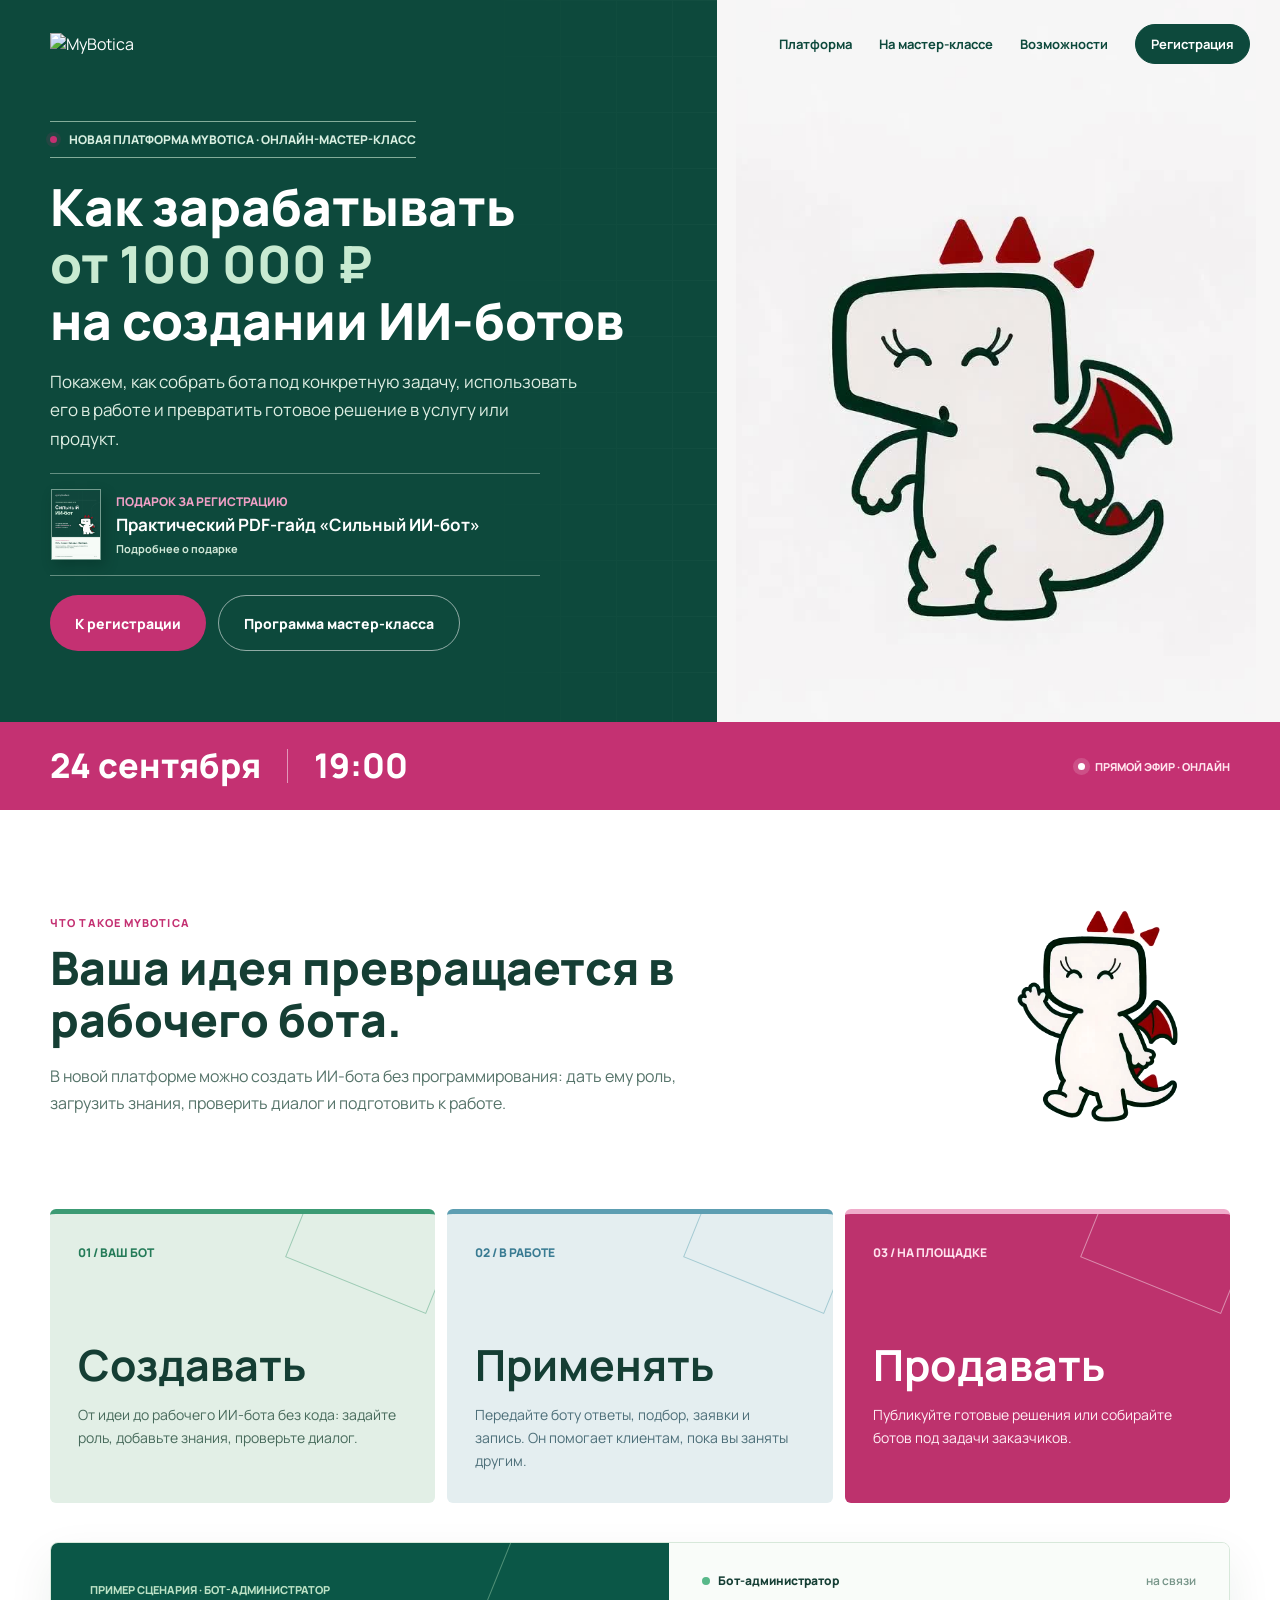
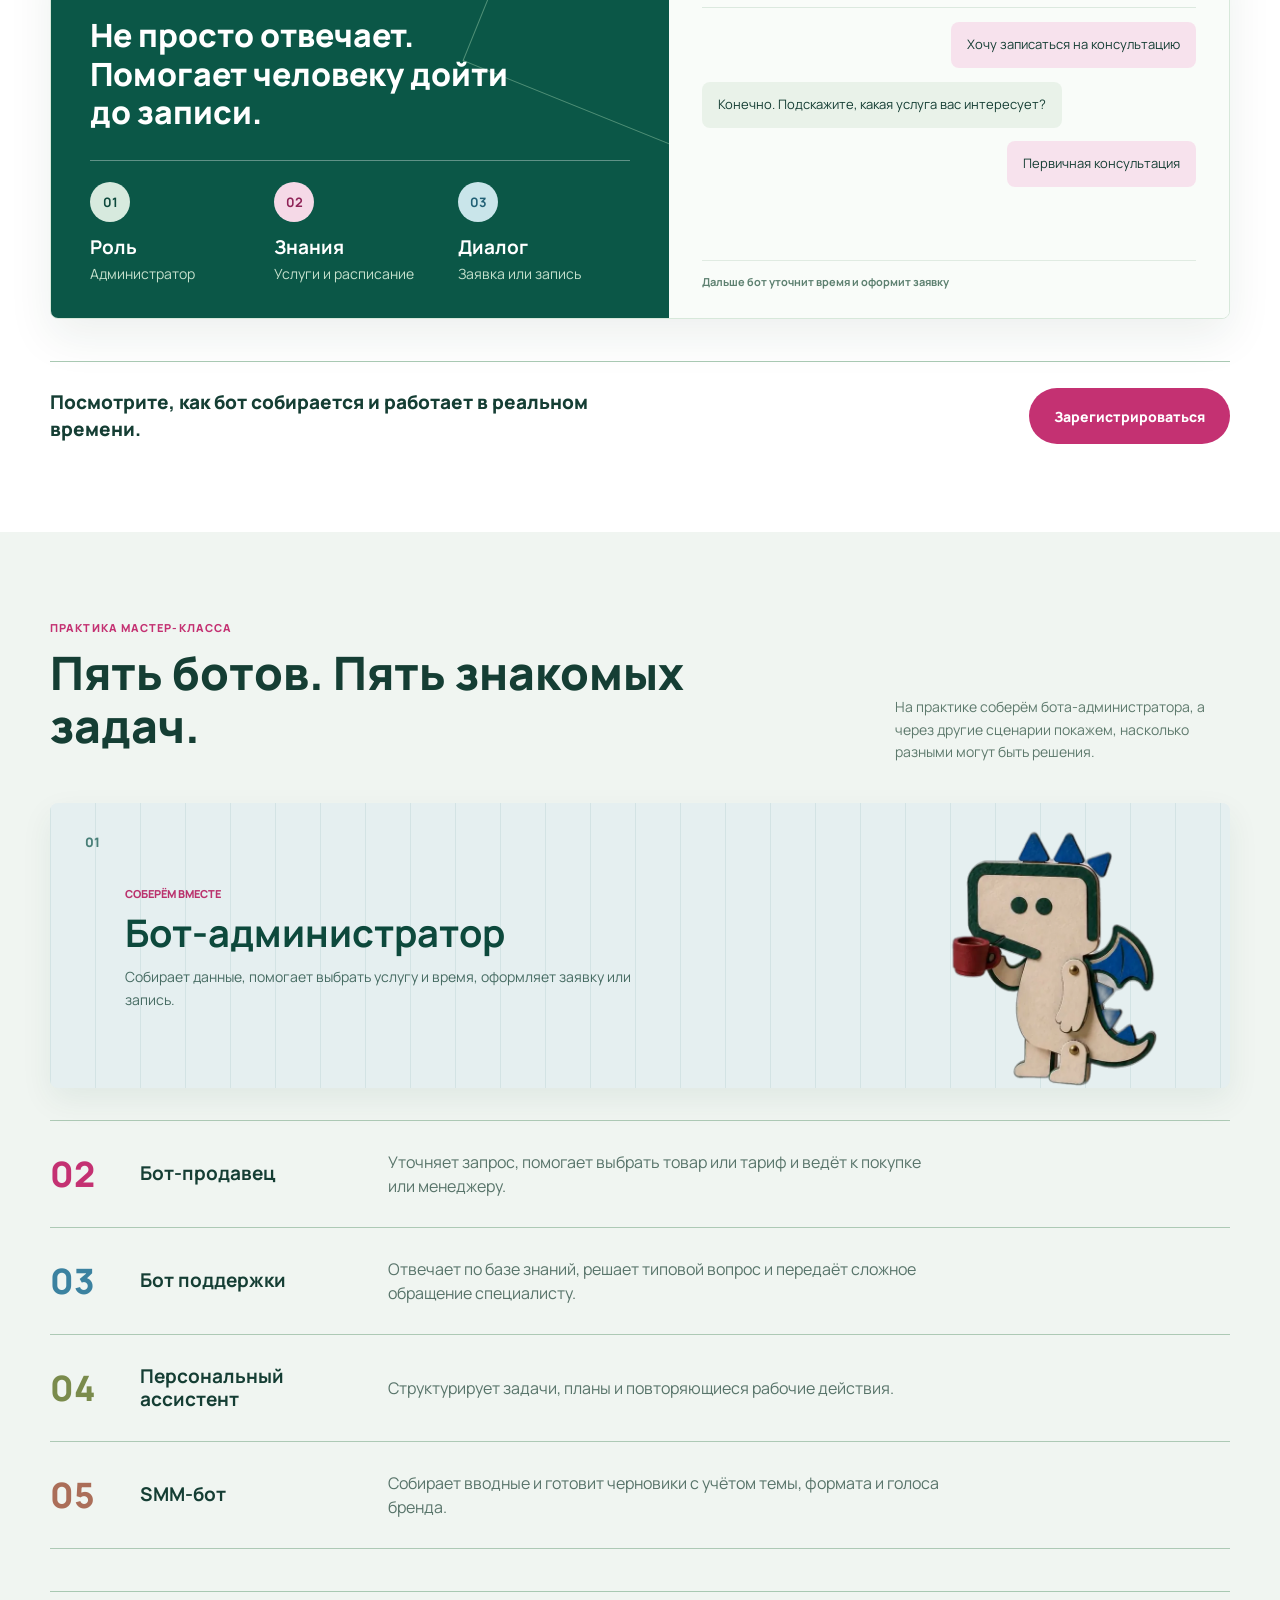
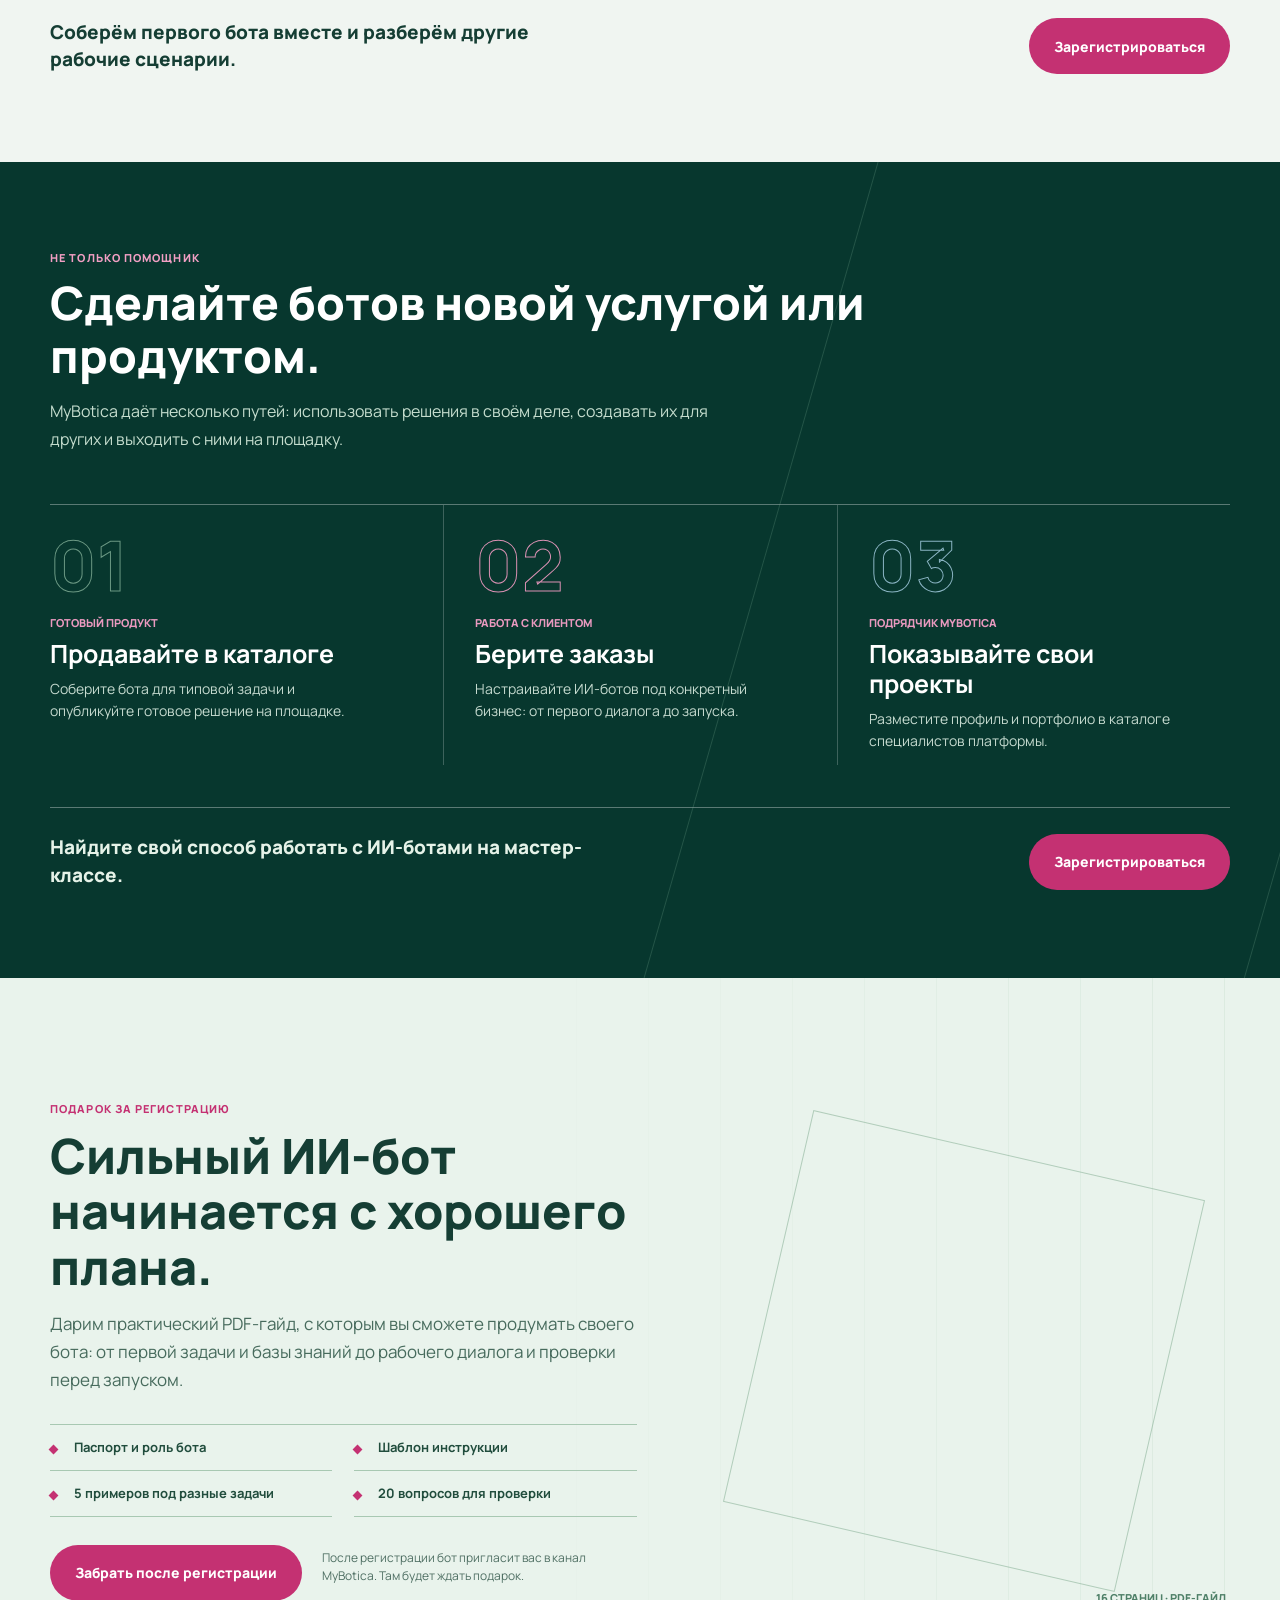
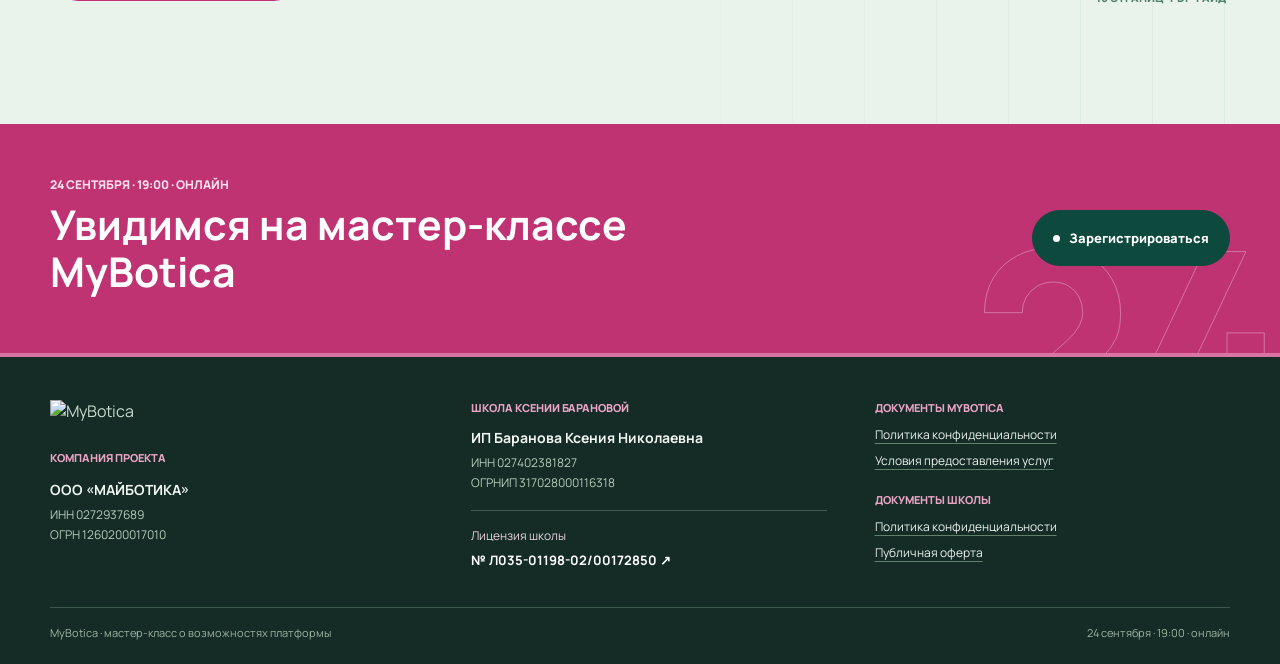
==== commit 1e89be51: "Update webinar headline" ====
--- a/index.html
+++ b/index.html
@@ -5,7 +5,7 @@
   <meta name="viewport" content="width=device-width, initial-scale=1">
   <meta name="theme-color" content="#073f34">
   <meta name="description" content="24 сентября в 19:00 — мастер-класс о возможностях MyBotica. Создавайте ИИ-ботов для себя и клиентов.">
-  <title>Мастер-класс MyBotica — 24 сентября, 19:00</title>
+  <title>Как зарабатывать от 100 000 ₽ на создании ИИ-ботов — MyBotica</title>
   <link rel="icon" href="https://mybotica.pro/favicon.ico">
   <link rel="preconnect" href="https://fonts.googleapis.com">
   <link rel="preconnect" href="https://fonts.gstatic.com" crossorigin>
@@ -76,7 +76,7 @@
     .practice{background:#f0f5f1}.practice-top{align-items:end}.feature{min-height:285px;background:#e5eff0;color:var(--green);box-shadow:0 12px 32px #11483712}.feature:before{opacity:.22;background-image:linear-gradient(90deg,#95b9bb 1px,transparent 1px)}.feature-num{color:#497f78}.feature-label{color:#ba326d}.feature-copy{max-width:calc(100% - 280px)}.feature h3{max-width:640px}.feature p{max-width:550px;color:#466b62}.poses-dragon{right:45px;top:-42px;bottom:auto;width:270px;aspect-ratio:auto;background:none;border:0;transform:none;box-shadow:none;animation:none}.bots{margin-top:32px}.opportunity{background:#07372e}.registration-band{background:#bf3373}
     @media(max-width:1000px){.hero-dragon{width:49vw;top:5px;bottom:auto}.hero-copy{max-width:58%}.feature-copy{max-width:calc(100% - 245px)}.poses-dragon{width:260px}}
     @media(max-width:900px){.hero{min-height:0;padding:125px 0 48px}.hero-copy{max-width:100%}.hero-dragon{position:relative;right:auto;top:auto;bottom:auto;width:min(360px,60vw);margin:-45px -25px -112px auto}.hero-watermark{top:auto;bottom:20px}.emotion-dragon{width:150px;margin:0}.feature-copy{max-width:calc(100% - 170px)}.poses-dragon{width:210px;right:-5px;top:-25px}}
-    @media(max-width:560px){.hero{padding:112px 0 25px}.hero h1{font-size:clamp(37px,10vw,46px)}.hero-kicker{font-size:10px}.hero-lead{max-width:100%}.hero-dragon{width:min(240px,62vw);margin:-18px -18px -92px auto}.hero-watermark{font-size:150px;bottom:12px}.date-inner{min-height:70px}.platform-top{align-items:flex-end}.emotion-dragon{width:90px;margin-right:-10px}.feature{min-height:270px;padding:24px}.feature-copy{max-width:100%;padding-right:0}.feature h3{font-size:25px}.feature p{max-width:170px;font-size:12px}.poses-dragon{width:135px;right:-14px;top:auto;bottom:-35px}}
+    @media(max-width:560px){.hero{padding:112px 0 25px}.hero h1{font-size:clamp(31px,8.4vw,37px)}.hero-kicker{font-size:10px}.hero-lead{max-width:100%}.hero-dragon{width:min(240px,62vw);margin:-18px -18px -92px auto}.hero-watermark{font-size:150px;bottom:12px}.date-inner{min-height:70px}.platform-top{align-items:flex-end}.emotion-dragon{width:90px;margin-right:-10px}.feature{min-height:270px;padding:24px}.feature-copy{max-width:100%;padding-right:0}.feature h3{font-size:25px}.feature p{max-width:170px;font-size:12px}.poses-dragon{width:135px;right:-14px;top:auto;bottom:-35px}}
     .ways{gap:12px}.way{min-height:294px;padding:30px 28px 31px}.way-num{font-size:12px}.way h3{position:relative;z-index:1;margin:auto 0 15px;font-size:clamp(34px,3.35vw,43px);line-height:1.08}.way p{position:relative;z-index:1;max-width:320px;min-height:4.95em;font-size:14px;line-height:1.65}.way:after{width:150px;height:150px;top:-75px;right:-25px}
     .opportunity .title{max-width:850px}.opportunity .intro{max-width:700px}.role h3{font-size:25px;line-height:1.2}.role p{max-width:310px;font-size:14px}
     @media(max-width:900px){.way{min-height:205px}.way p{min-height:0}}
@@ -88,11 +88,11 @@
     .hero-dragon video,.hero-dragon .dragon-still{display:block;width:100%;height:100%;object-fit:cover;object-position:center}
     .hero-dragon .dragon-still{display:none}.hero h1 .nowrap{white-space:nowrap}
     .emotion-dragon video,.emotion-dragon .dragon-still{display:block;width:100%;height:auto;filter:contrast(1.16) brightness(1.02)}.emotion-dragon .dragon-still{display:none}
-    @media(min-width:901px){.hero{display:flex;min-height:calc(100svh - 178px)}.hero-inner{display:flex;align-items:center}.hero h1{max-width:620px;margin:20px 0 18px;font-size:clamp(43px,4.6vw,64px);line-height:1.12}.hero-lead{max-width:530px}.hero-actions{margin-top:24px}.hero-dragon video,.hero-dragon .dragon-still{object-position:center 30%}.platform{padding-top:55px}}
+    @media(min-width:901px){.hero{display:flex;min-height:calc(100svh - 178px)}.hero-inner{display:flex;align-items:center}.hero h1{max-width:620px;margin:20px 0 18px;font-size:clamp(40px,4vw,56px);line-height:1.12}.hero-lead{max-width:530px}.hero-actions{margin-top:24px}.hero-dragon video,.hero-dragon .dragon-still{object-position:center 30%}.platform{padding-top:55px}}
     @media(max-width:1250px){.hero-copy{max-width:56%}}
     @media(max-width:1000px){.hero-dragon{width:42vw;right:-2vw;top:-96px}}
-    @media(max-width:900px){.top{color:var(--green)}.top .logo{filter:brightness(0) saturate(100%) invert(19%) sepia(35%) saturate(900%) hue-rotate(111deg)}.nav-register{background:var(--green);color:#fff;border-color:var(--green)}.hero{min-height:0;padding:125px 0 0;background:#f7f5f6;color:var(--ink)}.hero:after{display:none}.hero:before{opacity:.12}.hero-inner{min-height:0}.hero-kicker{color:#2c6f53;border-color:#8dbda2}.hero h1 em{color:var(--pink)}.hero-lead{color:#46685a}.hero-note{color:#667f70}.hero-watermark{-webkit-text-stroke-color:#0d493c19}.btn-line{border-color:#7b9b85;color:var(--green)}.btn-line:hover{background:#e7f2e9}.hero-copy{max-width:100%}.hero-dragon{position:relative;width:100vw;height:520px;max-width:none;right:auto;top:auto;bottom:auto;margin:28px 0 0 calc(50% - 50vw);background:#f7f5f6}.hero-dragon video,.hero-dragon .dragon-still{max-width:460px;margin-inline:auto;object-position:center 35%}}
-    @media(max-width:560px){.hero{padding:112px 0 0}.hero-dragon{height:480px;margin-top:22px}}
+    @media(max-width:900px){.top{color:var(--green)}.top .logo{filter:brightness(0) saturate(100%) invert(19%) sepia(35%) saturate(900%) hue-rotate(111deg)}.nav-register{background:var(--green);color:#fff;border-color:var(--green)}.hero{min-height:0;padding:125px 0 0;background:#f7f5f6;color:var(--ink)}.hero:after{display:none}.hero:before{opacity:.12}.hero-inner{min-height:0}.hero-kicker{color:#2c6f53;border-color:#8dbda2}.hero h1{font-size:clamp(36px,6vw,48px)}.hero h1 em{color:var(--pink)}.hero-lead{color:#46685a}.hero-note{color:#667f70}.hero-watermark{-webkit-text-stroke-color:#0d493c19}.btn-line{border-color:#7b9b85;color:var(--green)}.btn-line:hover{background:#e7f2e9}.hero-copy{max-width:100%}.hero-dragon{position:relative;width:100vw;height:520px;max-width:none;right:auto;top:auto;bottom:auto;margin:28px 0 0 calc(50% - 50vw);background:#f7f5f6}.hero-dragon video,.hero-dragon .dragon-still{max-width:460px;margin-inline:auto;object-position:center 35%}}
+    @media(max-width:560px){.hero{padding:112px 0 0}.hero h1{font-size:clamp(31px,8.4vw,37px)}.hero-dragon{height:480px;margin-top:22px}}
     
     @media(prefers-reduced-motion:no-preference){
       .chat.animate-ready .bubble,.chat.animate-ready .chat-state{opacity:0;transform:translateY(16px) scale(.97)}
@@ -175,7 +175,7 @@
   <script>document.addEventListener('click',(event)=>{const opener=event.target.closest('[data-registration-open]');if(!opener)return;event.preventDefault();const modal=document.getElementById('registration-modal');if(!modal)return;modal.classList.add('is-open');modal.setAttribute('aria-hidden','false');document.body.classList.add('registration-open');requestAnimationFrame(()=>document.getElementById('registration-modal-close')?.focus())},true)</script>
   <header class="top"><div class="wrap top-inner"><a href="#top" aria-label="MyBotica, наверх"><img class="logo" src="https://mybotica.pro/assets/images/logo.svg" alt="MyBotica"></a><nav class="nav" aria-label="Навигация"><a href="#platform">Платформа</a><a href="#practice">На мастер-классе</a><a href="#opportunity">Возможности</a><a class="nav-register" href="#registration" data-registration-open>Регистрация</a></nav></div></header>
   <main>
-    <section class="hero" id="top"><div class="wrap hero-inner"><span class="hero-watermark" aria-hidden="true">ИИ</span><div class="hero-copy"><div class="hero-kicker"><i class="dot"></i>Новая платформа MyBotica · онлайн-мастер-класс</div><h1>Создавайте <span class="nowrap">ИИ-ботов</span> <em>для себя и клиентов</em></h1><p class="hero-lead">Покажем, как собрать бота под конкретную задачу, использовать его в работе и превратить готовое решение в услугу или продукт.</p><a class="hero-gift" href="#gift"><img src="assets/guide-cover.webp" alt="" width="50" height="71"><span class="hero-gift-copy"><span class="hero-gift-label">Подарок за регистрацию</span><strong>Практический PDF-гайд «Сильный ИИ-бот»</strong><span class="hero-gift-more">Подробнее о подарке</span></span></a><div class="hero-actions"><a class="btn btn-pink" href="#registration" data-registration-open>К регистрации</a><a class="btn btn-line" href="#practice">Программа мастер-класса</a></div></div><div class="hero-dragon" aria-hidden="true"><video autoplay muted loop playsinline webkit-playsinline x5-playsinline preload="metadata" poster="assets/red-dragon-happy-poster.jpg" width="720" height="1280"><source src="assets/red-dragon-happy.mp4" type="video/mp4"></video><img class="dragon-still" src="assets/red-dragon-happy-poster.jpg" alt="" width="720" height="1280"></div></div></section>
+    <section class="hero" id="top"><div class="wrap hero-inner"><span class="hero-watermark" aria-hidden="true">ИИ</span><div class="hero-copy"><div class="hero-kicker"><i class="dot"></i>Новая платформа MyBotica · онлайн-мастер-класс</div><h1>Как зарабатывать <em><span class="nowrap">от 100 000 ₽</span></em> на&nbsp;создании <span class="nowrap">ИИ-ботов</span></h1><p class="hero-lead">Покажем, как собрать бота под конкретную задачу, использовать его в работе и превратить готовое решение в услугу или продукт.</p><a class="hero-gift" href="#gift"><img src="assets/guide-cover.webp" alt="" width="50" height="71"><span class="hero-gift-copy"><span class="hero-gift-label">Подарок за регистрацию</span><strong>Практический PDF-гайд «Сильный ИИ-бот»</strong><span class="hero-gift-more">Подробнее о подарке</span></span></a><div class="hero-actions"><a class="btn btn-pink" href="#registration" data-registration-open>К регистрации</a><a class="btn btn-line" href="#practice">Программа мастер-класса</a></div></div><div class="hero-dragon" aria-hidden="true"><video autoplay muted loop playsinline webkit-playsinline x5-playsinline preload="metadata" poster="assets/red-dragon-happy-poster.jpg" width="720" height="1280"><source src="assets/red-dragon-happy.mp4" type="video/mp4"></video><img class="dragon-still" src="assets/red-dragon-happy-poster.jpg" alt="" width="720" height="1280"></div></div></section>
     <div class="date-band"><div class="wrap date-inner"><time class="date-big" datetime="2026-09-24">24 сентября</time><span class="date-divider" aria-hidden="true"></span><time class="date-big" datetime="19:00">19:00</time><span class="date-side">Прямой эфир · онлайн</span></div></div>
     <section class="platform section" id="platform"><div class="wrap">
       <div class="platform-top"><div><div class="eyebrow">Что такое MyBotica</div><h2 class="title">Ваша идея превращается в рабочего бота.</h2><p class="intro">В новой платформе можно создать ИИ-бота без программирования: дать ему роль, загрузить знания, проверить диалог и подготовить к работе.</p></div><div class="emotion-dragon" aria-hidden="true"><video autoplay muted loop playsinline webkit-playsinline x5-playsinline preload="metadata" poster="assets/dragon-wave.jpg" width="640" height="900"><source src="assets/dragon-wave.mp4" type="video/mp4"></video><img class="dragon-still" src="assets/dragon-wave.jpg" alt="" width="640" height="900" loading="lazy"></div></div>
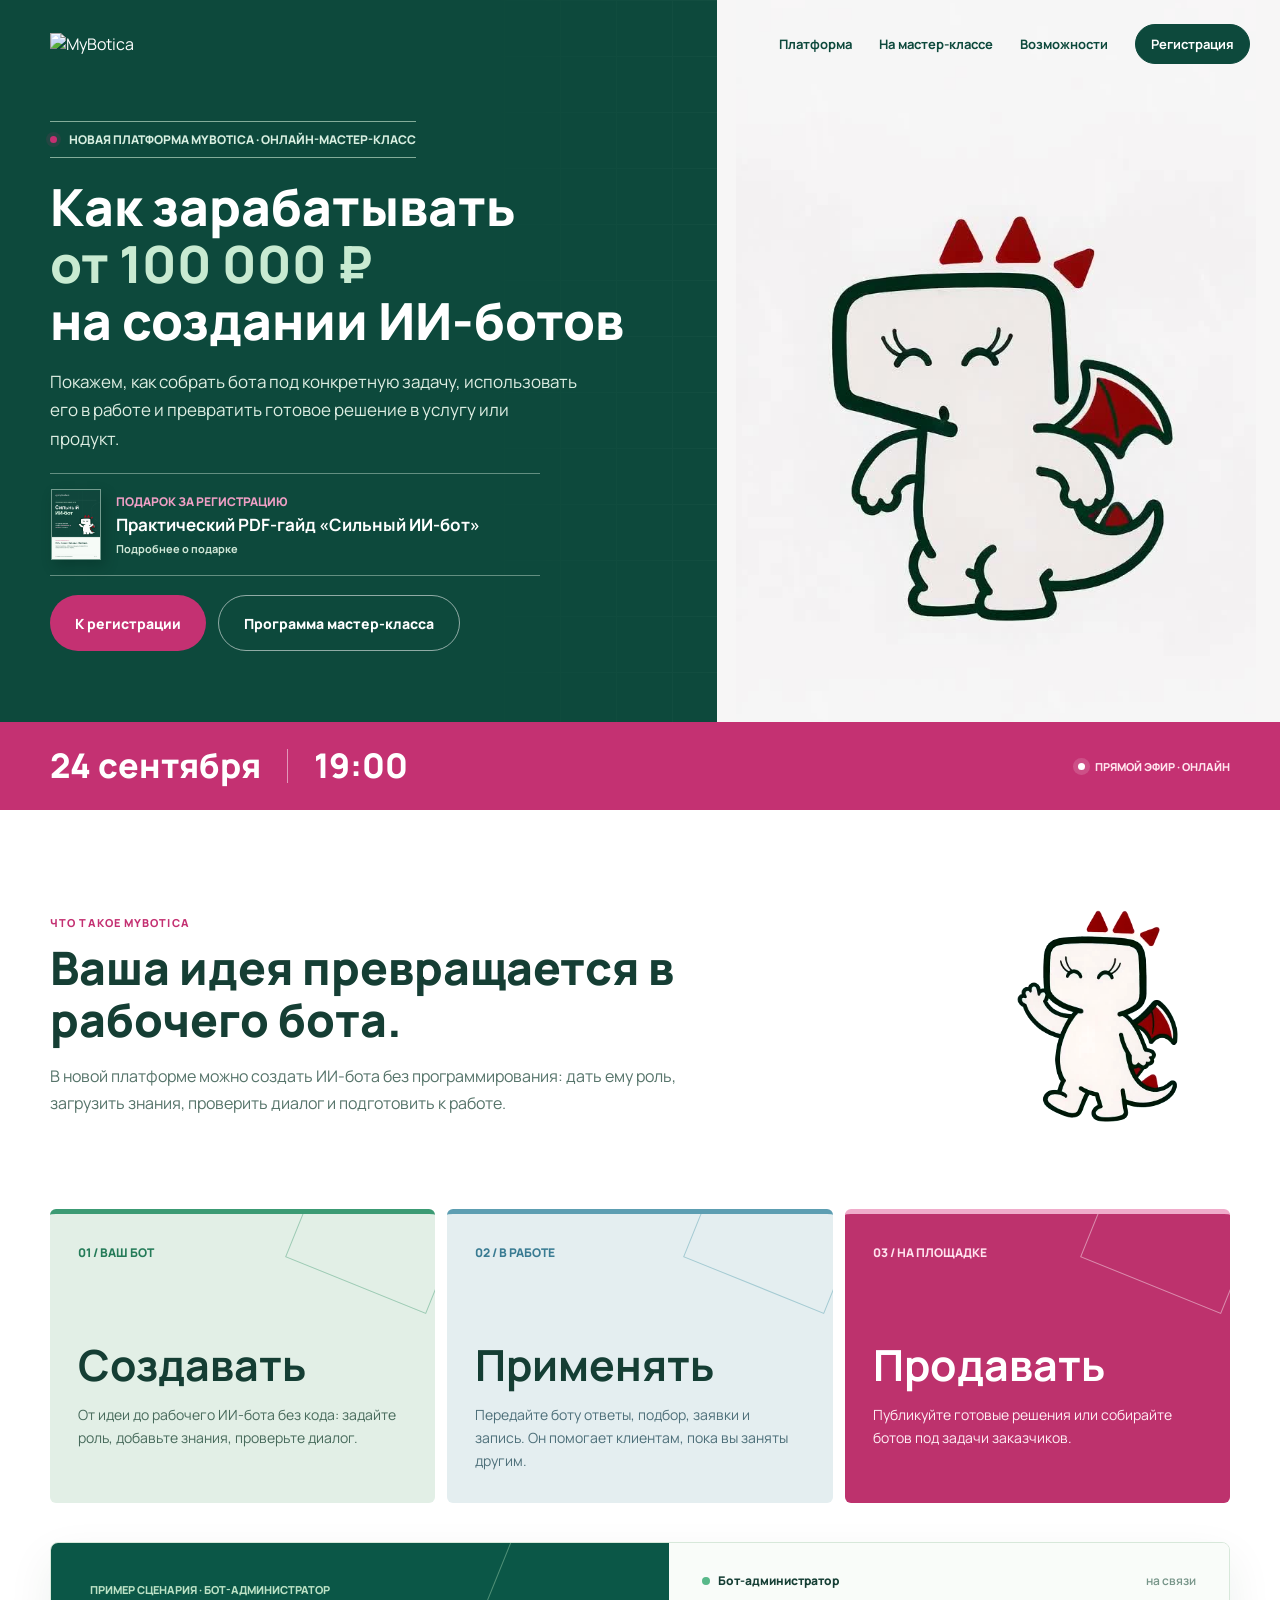
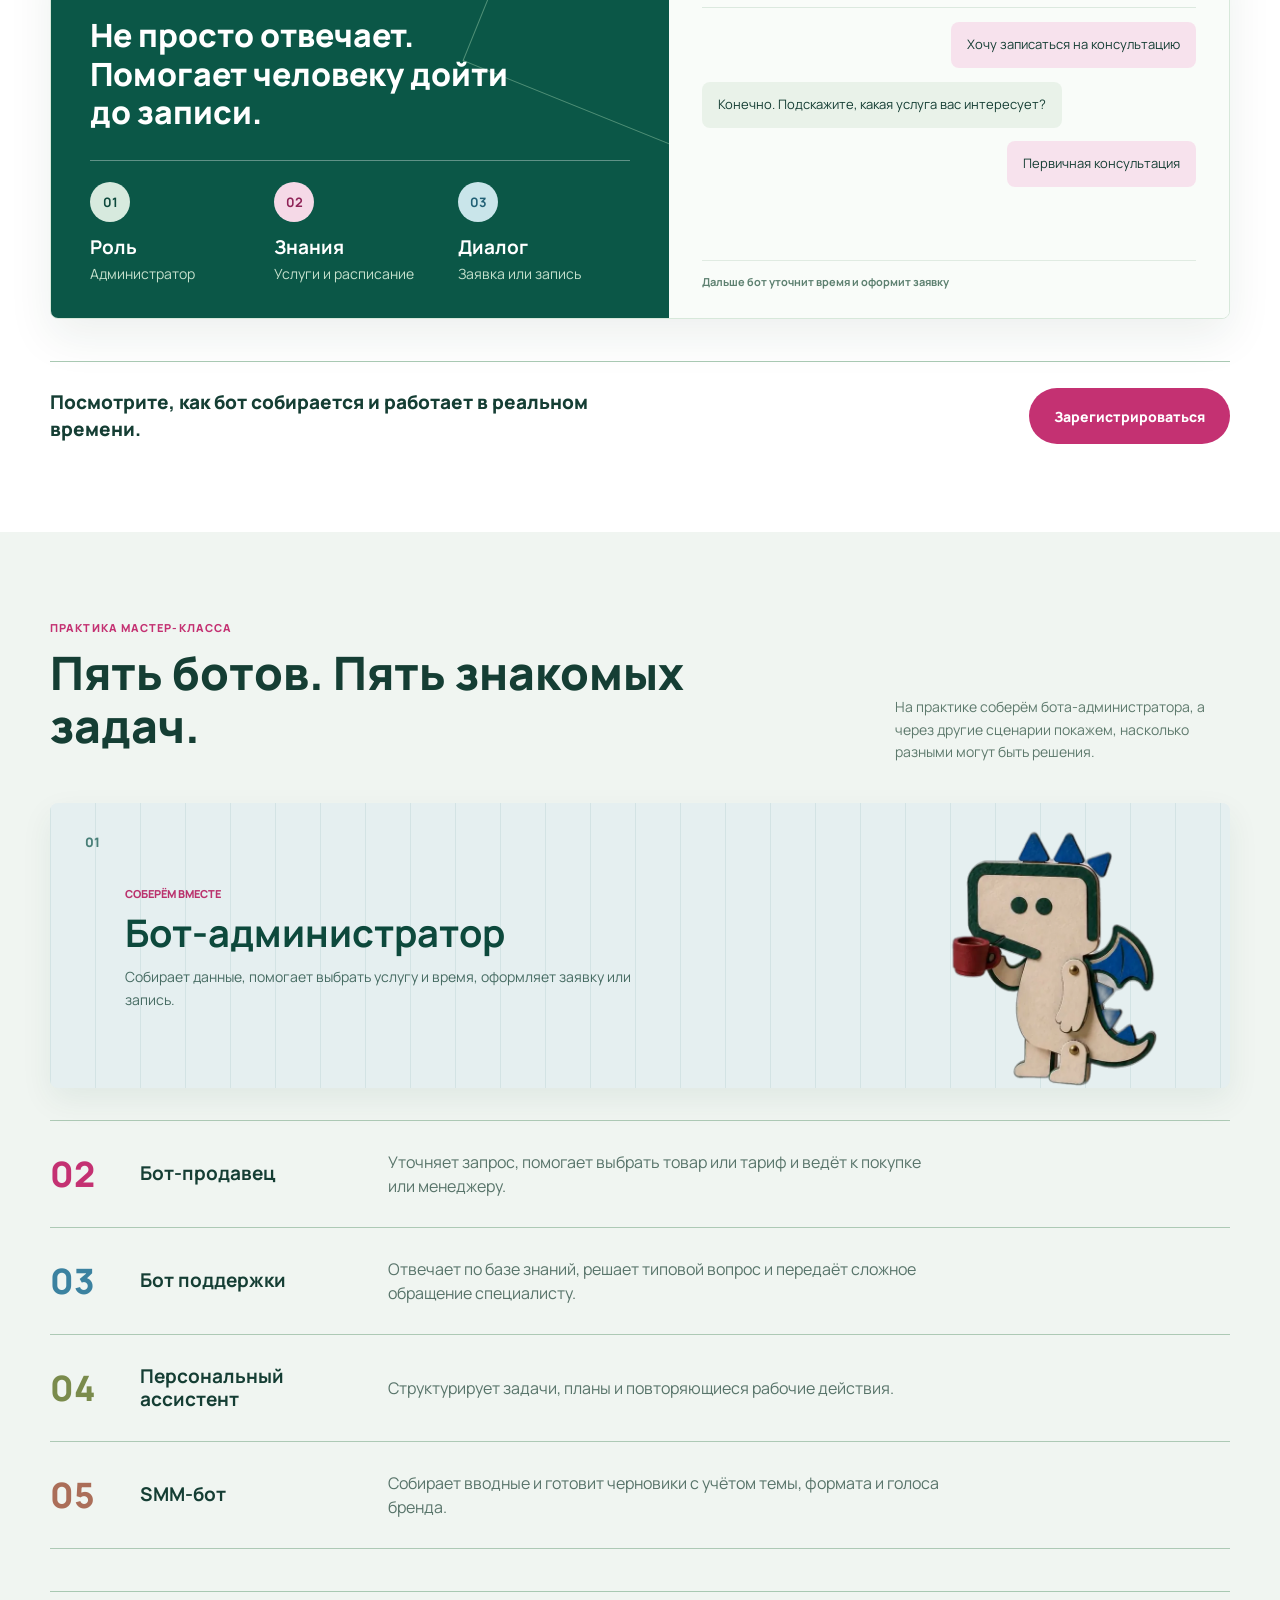
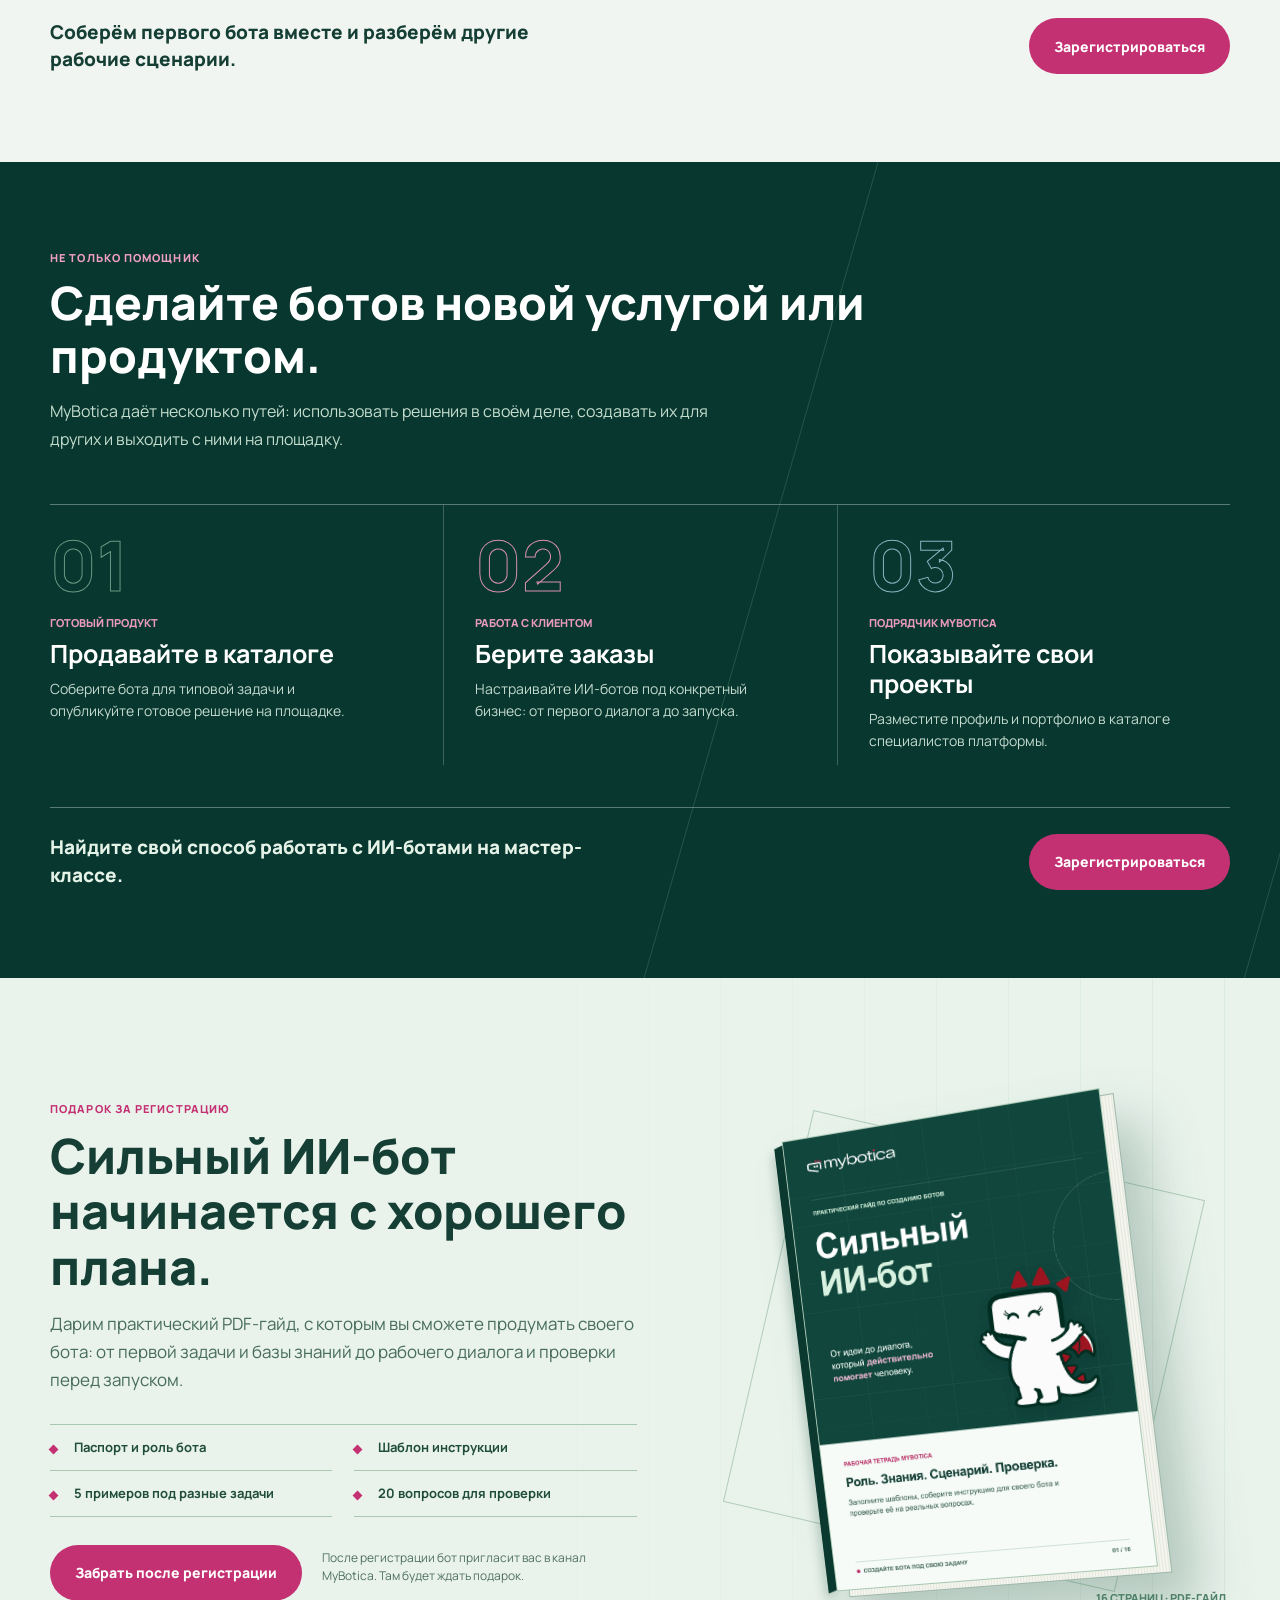
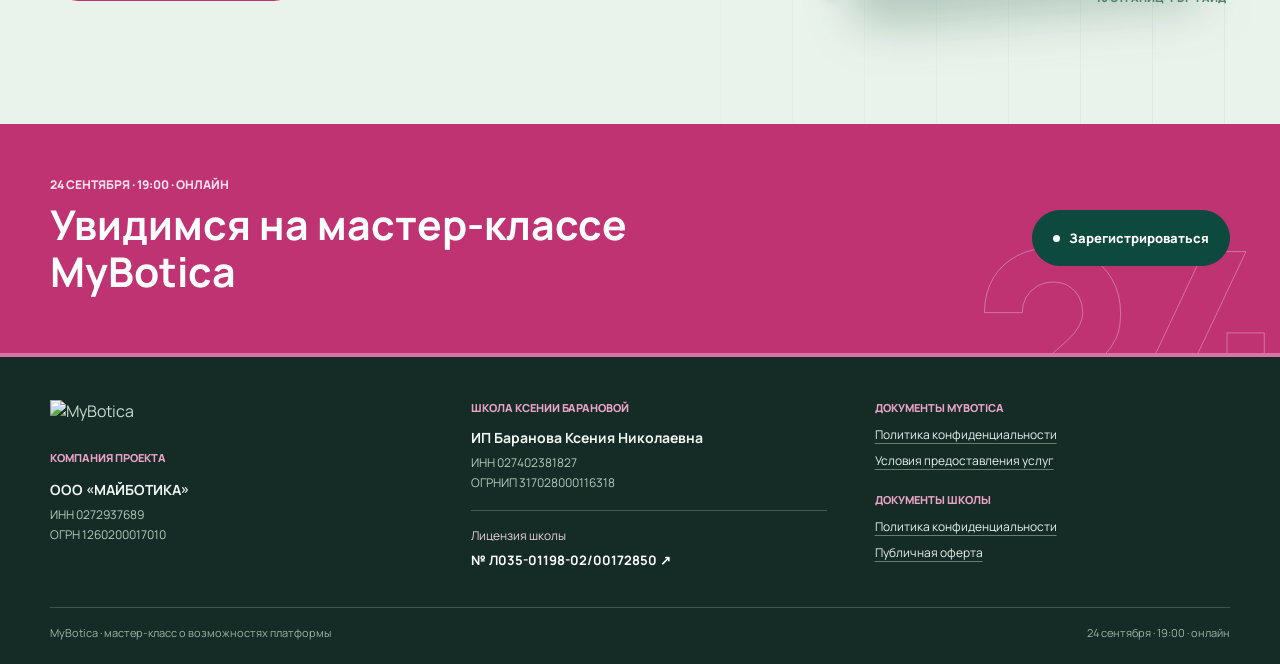
==== commit fa1f0bd0: "Fix opportunity registration button" ====
--- a/index.html
+++ b/index.html
@@ -55,7 +55,7 @@
     .feature{position:relative;display:flex;align-items:center;gap:25px;min-height:242px;margin-top:35px;padding:30px 35px;background:var(--green);color:#fff;border-radius:8px;overflow:hidden}.feature:before{content:"";position:absolute;inset:0;opacity:.1;background-image:linear-gradient(90deg,#fff 1px,transparent 1px);background-size:45px 100%;pointer-events:none}.feature-num{align-self:flex-start;color:#a4cfaf;font-size:13px;font-weight:800}.feature-copy{position:relative;z-index:1;max-width:620px}.feature-label{display:inline-block;margin-bottom:10px;color:#f2a3c7;font-size:11px;font-weight:800;text-transform:uppercase}.feature h3{font-size:clamp(24px,3vw,38px);line-height:1.15;margin:0 0 12px}.feature p{color:#d6e9da;font-size:14px;line-height:1.6;margin:0}.poses-dragon{position:absolute;right:19px;top:16px;width:208px;aspect-ratio:1;background:#eddfcc url('assets/mybotica-dragon-poses.jpeg') 0 0/300% 300% no-repeat;border:6px solid #f2e4d4;transform:rotate(6deg);box-shadow:0 18px 35px #00271f7c;animation:poses 10s steps(1,end) infinite}
     @keyframes poses{0%,13%{background-position:0 0}14%,27%{background-position:50% 0}28%,41%{background-position:0 50%}42%,55%{background-position:50% 50%}56%,69%{background-position:100% 50%}70%,83%{background-position:100% 100%}84%,100%{background-position:0 0}}
     .bots{display:block;margin-top:25px;border-top:1px solid #adc9b5}.bots>.bot{display:grid;grid-template-columns:72px minmax(175px,230px) minmax(0,1fr);align-items:center;gap:18px;min-height:107px;border-bottom:1px solid #adc9b5;padding:17px 8px 17px 0}.bot-num{color:var(--pink);font-size:35px;font-weight:800;line-height:1}.bot:nth-child(2) .bot-num{color:#3b82a0}.bot:nth-child(3) .bot-num{color:#7a8b4c}.bot:nth-child(4) .bot-num{color:#ab6e59}.bot h3{font-size:19px;line-height:1.25;margin:0}.bot p{max-width:560px;color:#58746a;font-size:13px;line-height:1.6;margin:0}
-    .opportunity{position:relative;background:var(--dark);color:#fff;overflow:hidden}.opportunity:before{content:"";position:absolute;right:-5%;top:-10%;width:45%;height:125%;border:1px solid #8dbca237;transform:rotate(16deg)}.opportunity .eyebrow{color:#f29fc4}.opportunity .title{max-width:880px}.opportunity .intro{color:#c5ddce}
+    .opportunity{position:relative;background:var(--dark);color:#fff;overflow:hidden}.opportunity:before{content:"";position:absolute;right:-5%;top:-10%;width:45%;height:125%;border:1px solid #8dbca237;transform:rotate(16deg);pointer-events:none}.opportunity .eyebrow{color:#f29fc4}.opportunity .title{max-width:880px}.opportunity .intro{color:#c5ddce}
     .roles{display:grid;grid-template-columns:repeat(3,1fr);margin:51px 0 2px;border-top:1px solid #ffffff55}.role{min-height:260px;padding:25px 31px 5px 0}.role+.role{padding-left:31px;border-left:1px solid #ffffff38}.role-counter{display:block;color:transparent;-webkit-text-stroke:1px #a0cbb0a8;font-size:69px;font-weight:800;line-height:1}.role:nth-child(2) .role-counter{-webkit-text-stroke-color:#db91b4}.role:nth-child(3) .role-counter{-webkit-text-stroke-color:#8bb5c4}.role-num{display:block;margin-top:16px;font-size:11px;color:#e999bf;font-weight:800}.role h3{font-size:21px;margin:9px 0}.role p{max-width:280px;font-size:13px;line-height:1.6;color:#c5dacf;margin:0}
     .registration-band{position:relative;overflow:hidden;background:#be2f6d;color:#fff;padding:52px 0;scroll-margin-top:0}.registration-band:before{content:"24";position:absolute;right:-15px;bottom:-125px;color:transparent;-webkit-text-stroke:1px #ffffff50;font-size:270px;font-weight:800;line-height:1;pointer-events:none}.registration-inner{position:relative;display:flex;align-items:center;justify-content:space-between;gap:30px}.registration-date{display:block;margin-bottom:8px;color:#ffe0ee;font-size:12px;font-weight:800;text-transform:uppercase}.registration-title{max-width:650px;margin:0 0 6px;font-size:clamp(29px,3.2vw,42px);line-height:1.15}.registration-inner p{margin:0;color:#ffe5ef;font-size:14px}.registration-status{display:inline-flex;align-items:center;gap:9px;flex:none;padding:14px 20px;border:1px solid #ffffffbd;border-radius:100px;color:#fff;font-size:13px;font-weight:800}.registration-status:before{content:"";width:7px;height:7px;border-radius:50%;background:#fff}
     .registration-status{border-color:var(--green);background:var(--green);color:#fff}.registration-status:hover,.registration-status:focus-visible{background:#062f28;color:#fff}
@@ -148,7 +148,7 @@
     @media(max-width:900px){.gift-inner{gap:22px;grid-template-columns:minmax(0,1fr) minmax(250px,.75fr);min-height:0}.gift-art{min-height:430px}.gift-book{width:min(270px,78%)}}
     @media(max-width:700px){.gift-inner{grid-template-columns:1fr;gap:0}.gift-art{min-height:340px;order:2;padding:24px 0 2px}.gift-book{width:205px}.gift-art:before{width:270px;height:270px}.gift-art-label{right:4px;bottom:13px}}
     @media(max-width:560px){.gift .title{font-size:32px}.gift-lead{font-size:14px}.gift-benefits{margin:24px 0 23px}.gift-benefits span{font-size:12px}.gift-actions{display:block}.gift-actions .btn{width:100%}.gift-note{max-width:none;margin:13px 0 0}.gift-art{min-height:345px}.gift-book{width:205px}}
-    .section-cta{display:flex;align-items:center;justify-content:space-between;gap:28px;margin-top:42px;padding-top:26px;border-top:1px solid #a8c8b2}
+    .section-cta{position:relative;z-index:1;display:flex;align-items:center;justify-content:space-between;gap:28px;margin-top:42px;padding-top:26px;border-top:1px solid #a8c8b2}
     .section-cta p{max-width:560px;margin:0;font-size:19px;line-height:1.45;font-weight:800}
     .section-cta .btn{flex:none}
     .opportunity .section-cta{border-top-color:#ffffff55}
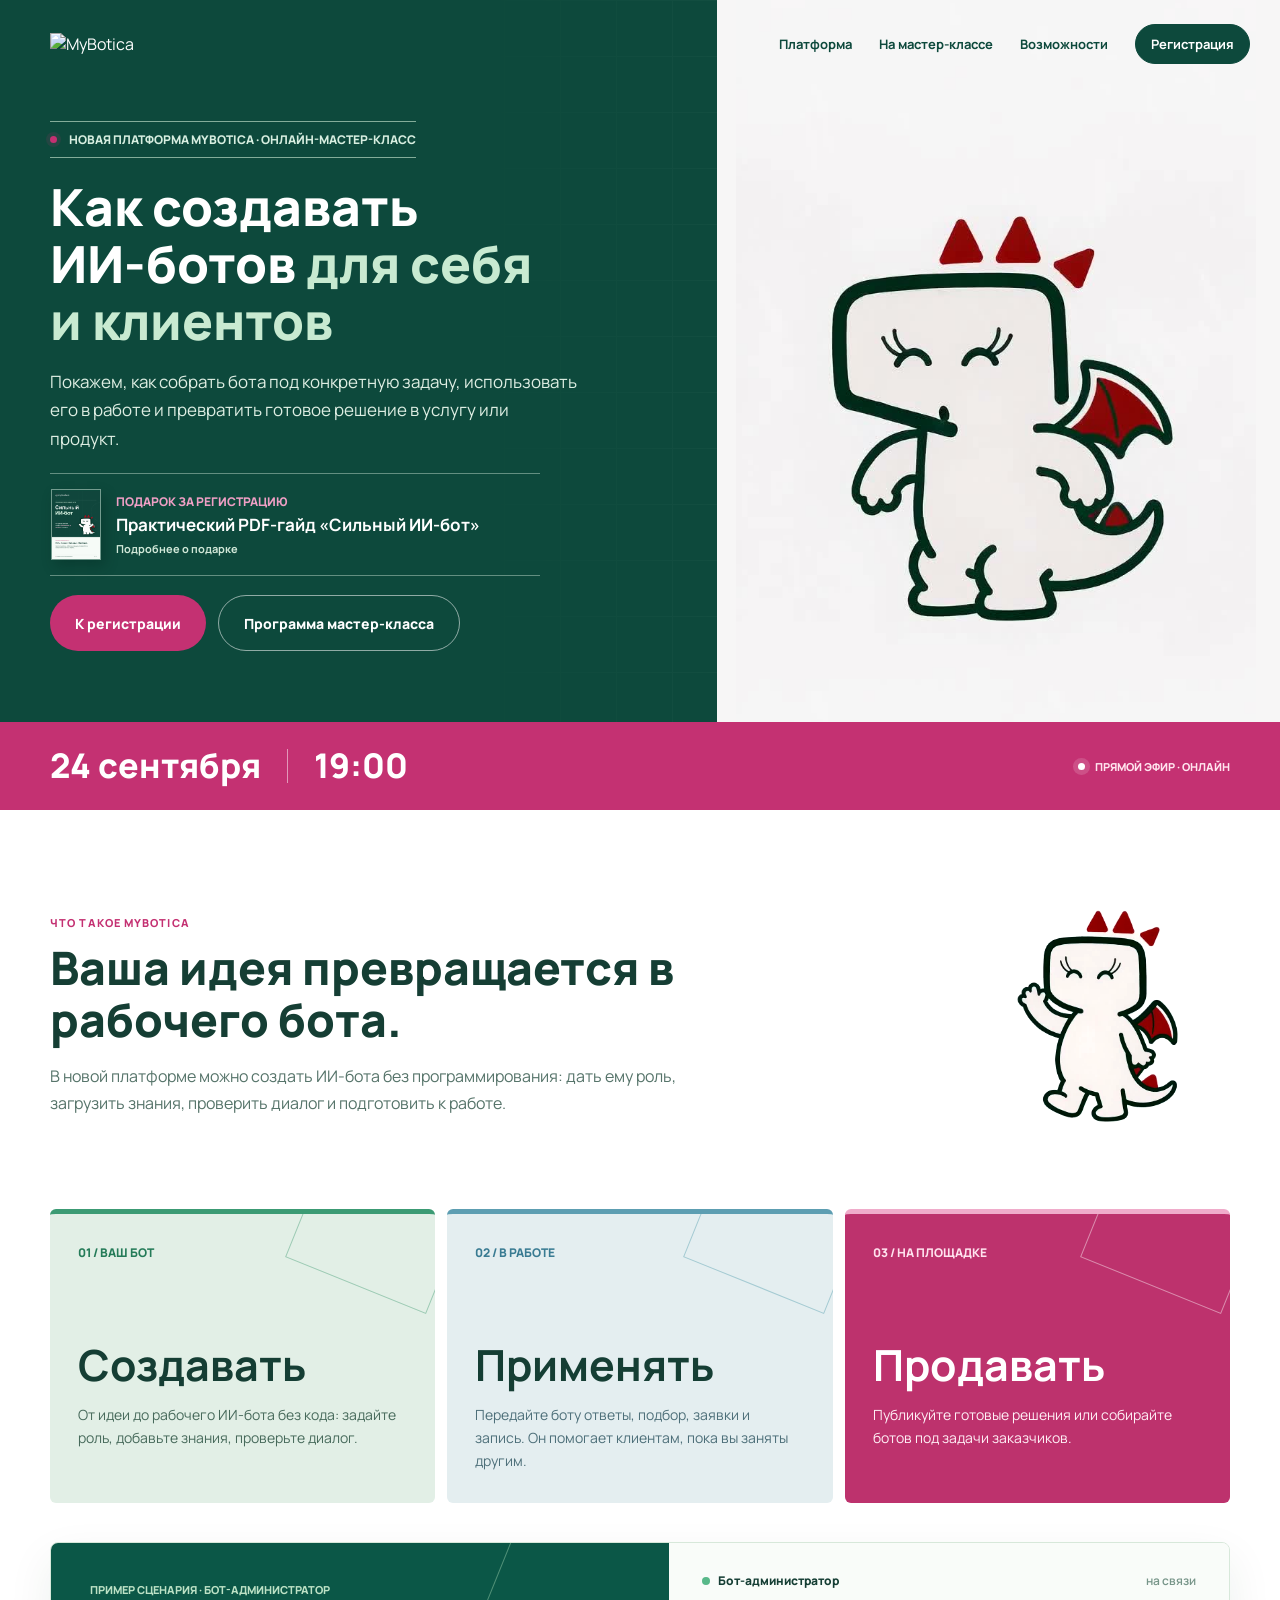
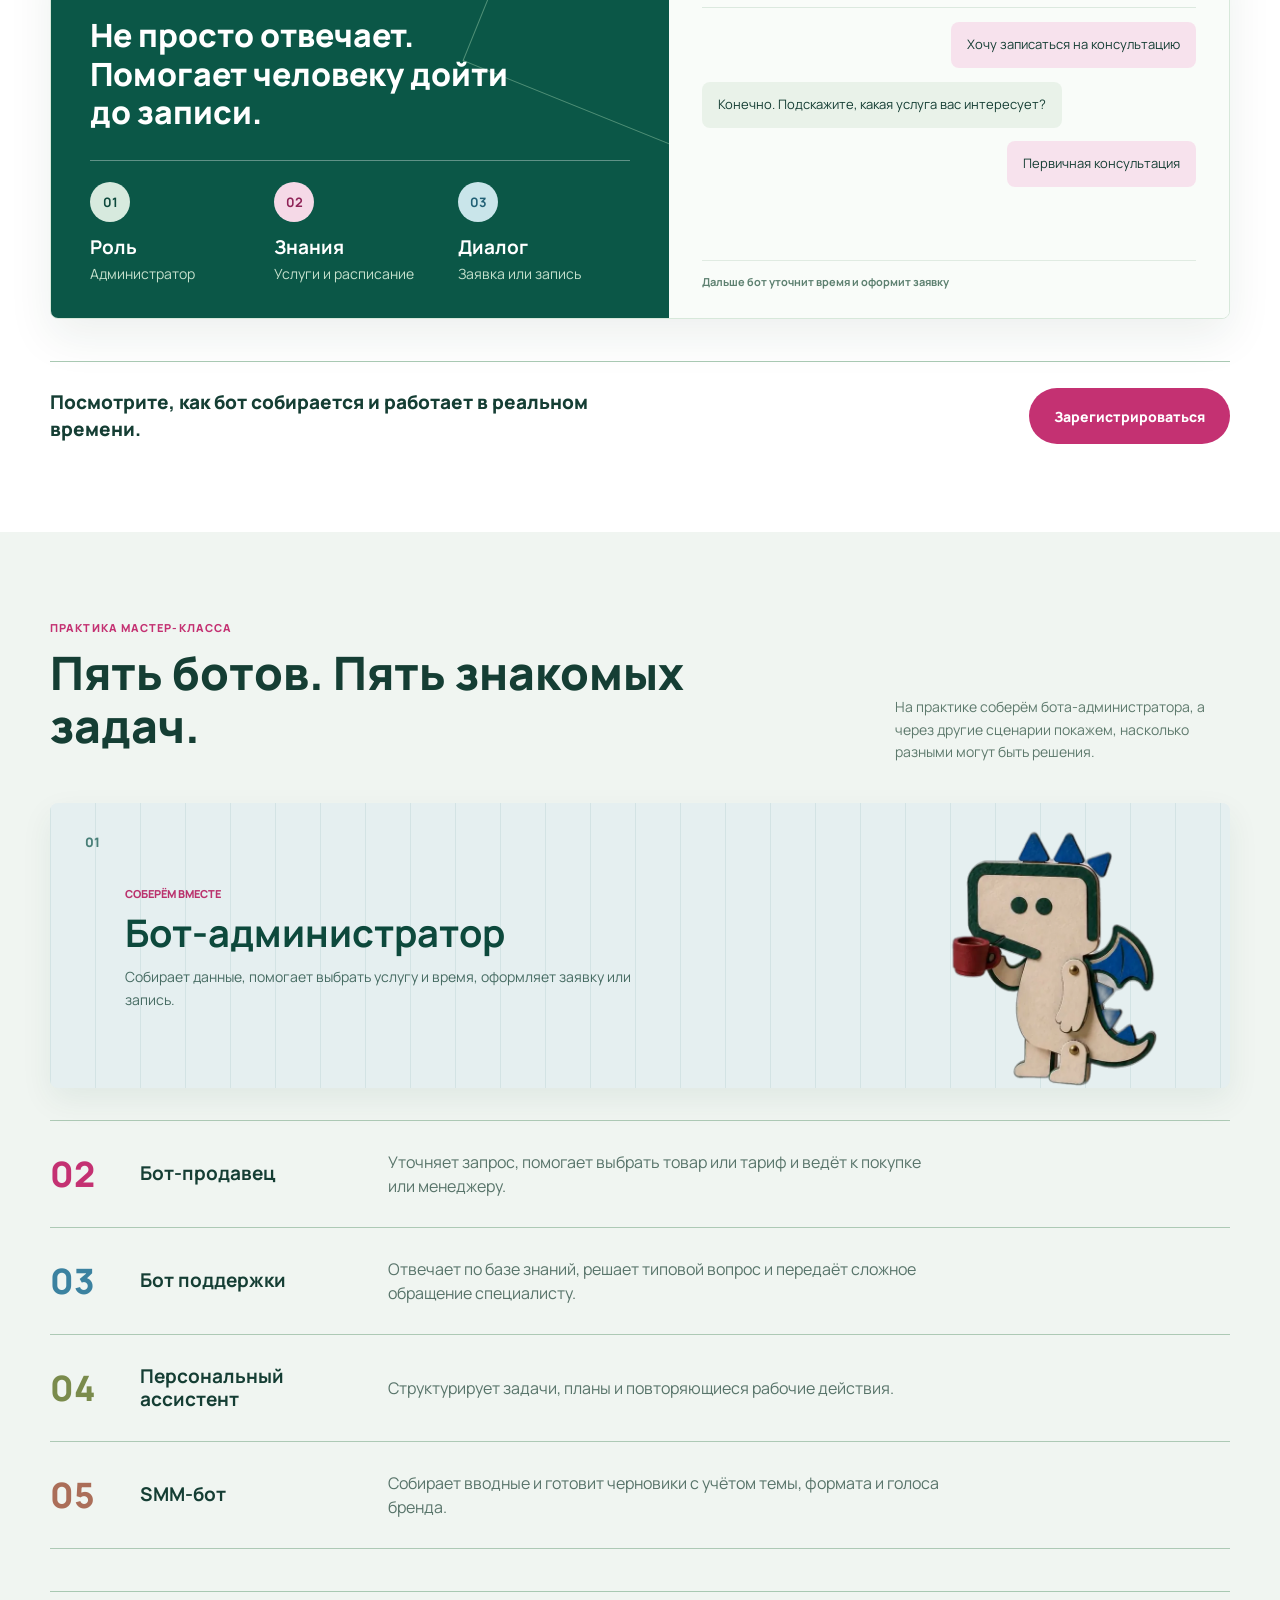
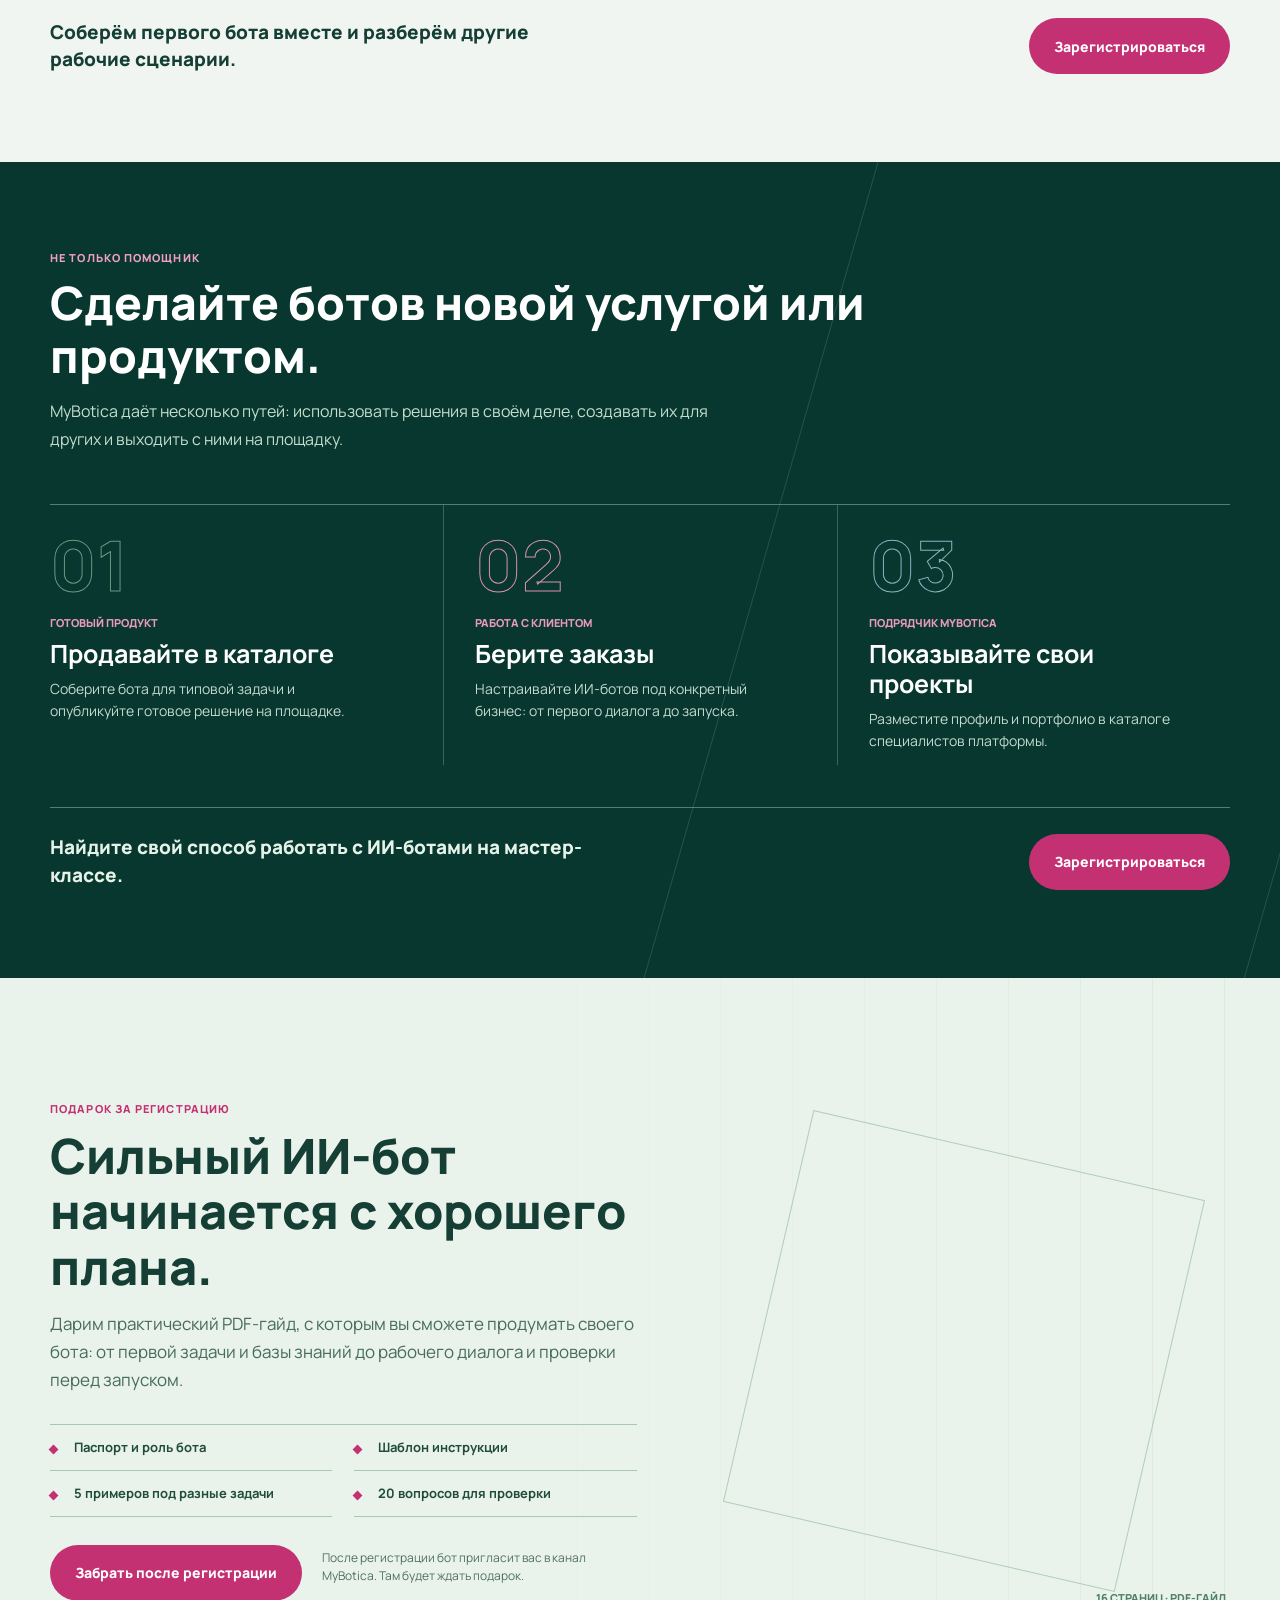
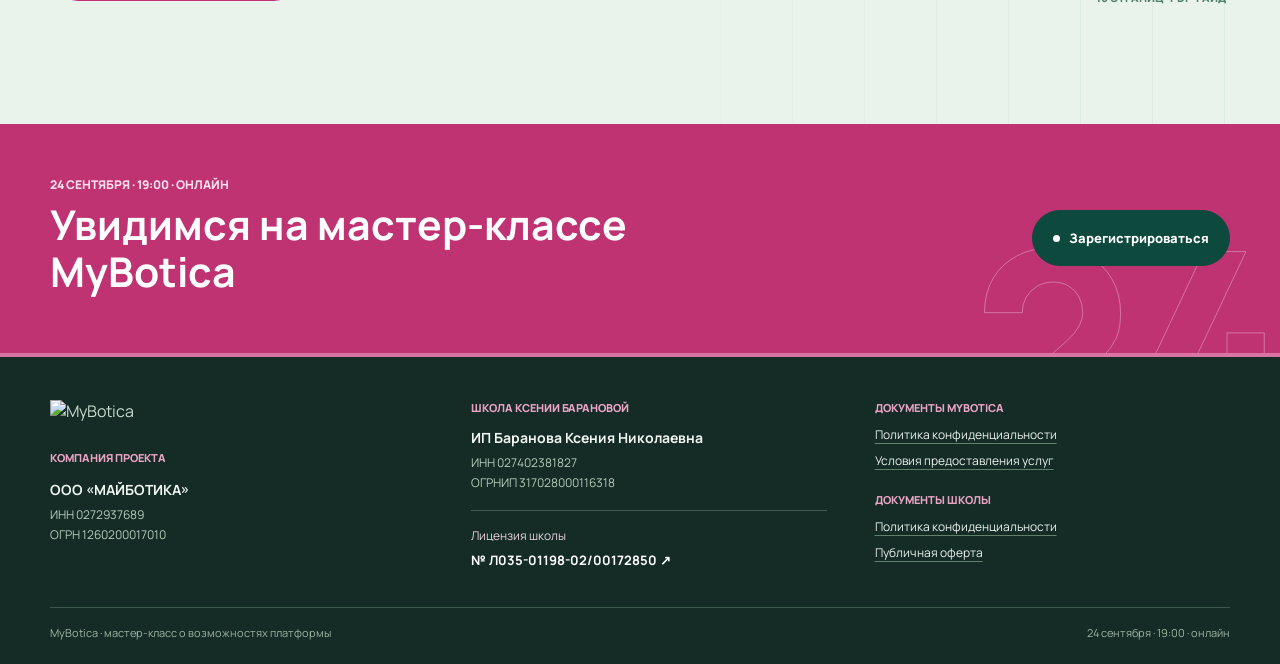
==== commit e50d9e34: "Refine webinar headline" ====
--- a/index.html
+++ b/index.html
@@ -5,7 +5,7 @@
   <meta name="viewport" content="width=device-width, initial-scale=1">
   <meta name="theme-color" content="#073f34">
   <meta name="description" content="24 сентября в 19:00 — мастер-класс о возможностях MyBotica. Создавайте ИИ-ботов для себя и клиентов.">
-  <title>Как зарабатывать от 100 000 ₽ на создании ИИ-ботов — MyBotica</title>
+  <title>Как создавать ИИ-ботов для себя и клиентов — MyBotica</title>
   <link rel="icon" href="https://mybotica.pro/favicon.ico">
   <link rel="preconnect" href="https://fonts.googleapis.com">
   <link rel="preconnect" href="https://fonts.gstatic.com" crossorigin>
@@ -175,7 +175,7 @@
   <script>document.addEventListener('click',(event)=>{const opener=event.target.closest('[data-registration-open]');if(!opener)return;event.preventDefault();const modal=document.getElementById('registration-modal');if(!modal)return;modal.classList.add('is-open');modal.setAttribute('aria-hidden','false');document.body.classList.add('registration-open');requestAnimationFrame(()=>document.getElementById('registration-modal-close')?.focus())},true)</script>
   <header class="top"><div class="wrap top-inner"><a href="#top" aria-label="MyBotica, наверх"><img class="logo" src="https://mybotica.pro/assets/images/logo.svg" alt="MyBotica"></a><nav class="nav" aria-label="Навигация"><a href="#platform">Платформа</a><a href="#practice">На мастер-классе</a><a href="#opportunity">Возможности</a><a class="nav-register" href="#registration" data-registration-open>Регистрация</a></nav></div></header>
   <main>
-    <section class="hero" id="top"><div class="wrap hero-inner"><span class="hero-watermark" aria-hidden="true">ИИ</span><div class="hero-copy"><div class="hero-kicker"><i class="dot"></i>Новая платформа MyBotica · онлайн-мастер-класс</div><h1>Как зарабатывать <em><span class="nowrap">от 100 000 ₽</span></em> на&nbsp;создании <span class="nowrap">ИИ-ботов</span></h1><p class="hero-lead">Покажем, как собрать бота под конкретную задачу, использовать его в работе и превратить готовое решение в услугу или продукт.</p><a class="hero-gift" href="#gift"><img src="assets/guide-cover.webp" alt="" width="50" height="71"><span class="hero-gift-copy"><span class="hero-gift-label">Подарок за регистрацию</span><strong>Практический PDF-гайд «Сильный ИИ-бот»</strong><span class="hero-gift-more">Подробнее о подарке</span></span></a><div class="hero-actions"><a class="btn btn-pink" href="#registration" data-registration-open>К регистрации</a><a class="btn btn-line" href="#practice">Программа мастер-класса</a></div></div><div class="hero-dragon" aria-hidden="true"><video autoplay muted loop playsinline webkit-playsinline x5-playsinline preload="metadata" poster="assets/red-dragon-happy-poster.jpg" width="720" height="1280"><source src="assets/red-dragon-happy.mp4" type="video/mp4"></video><img class="dragon-still" src="assets/red-dragon-happy-poster.jpg" alt="" width="720" height="1280"></div></div></section>
+    <section class="hero" id="top"><div class="wrap hero-inner"><span class="hero-watermark" aria-hidden="true">ИИ</span><div class="hero-copy"><div class="hero-kicker"><i class="dot"></i>Новая платформа MyBotica · онлайн-мастер-класс</div><h1>Как создавать <span class="nowrap">ИИ-ботов</span> <em>для&nbsp;себя и&nbsp;клиентов</em></h1><p class="hero-lead">Покажем, как собрать бота под конкретную задачу, использовать его в работе и превратить готовое решение в услугу или продукт.</p><a class="hero-gift" href="#gift"><img src="assets/guide-cover.webp" alt="" width="50" height="71"><span class="hero-gift-copy"><span class="hero-gift-label">Подарок за регистрацию</span><strong>Практический PDF-гайд «Сильный ИИ-бот»</strong><span class="hero-gift-more">Подробнее о подарке</span></span></a><div class="hero-actions"><a class="btn btn-pink" href="#registration" data-registration-open>К регистрации</a><a class="btn btn-line" href="#practice">Программа мастер-класса</a></div></div><div class="hero-dragon" aria-hidden="true"><video autoplay muted loop playsinline webkit-playsinline x5-playsinline preload="metadata" poster="assets/red-dragon-happy-poster.jpg" width="720" height="1280"><source src="assets/red-dragon-happy.mp4" type="video/mp4"></video><img class="dragon-still" src="assets/red-dragon-happy-poster.jpg" alt="" width="720" height="1280"></div></div></section>
     <div class="date-band"><div class="wrap date-inner"><time class="date-big" datetime="2026-09-24">24 сентября</time><span class="date-divider" aria-hidden="true"></span><time class="date-big" datetime="19:00">19:00</time><span class="date-side">Прямой эфир · онлайн</span></div></div>
     <section class="platform section" id="platform"><div class="wrap">
       <div class="platform-top"><div><div class="eyebrow">Что такое MyBotica</div><h2 class="title">Ваша идея превращается в рабочего бота.</h2><p class="intro">В новой платформе можно создать ИИ-бота без программирования: дать ему роль, загрузить знания, проверить диалог и подготовить к работе.</p></div><div class="emotion-dragon" aria-hidden="true"><video autoplay muted loop playsinline webkit-playsinline x5-playsinline preload="metadata" poster="assets/dragon-wave.jpg" width="640" height="900"><source src="assets/dragon-wave.mp4" type="video/mp4"></video><img class="dragon-still" src="assets/dragon-wave.jpg" alt="" width="640" height="900" loading="lazy"></div></div>
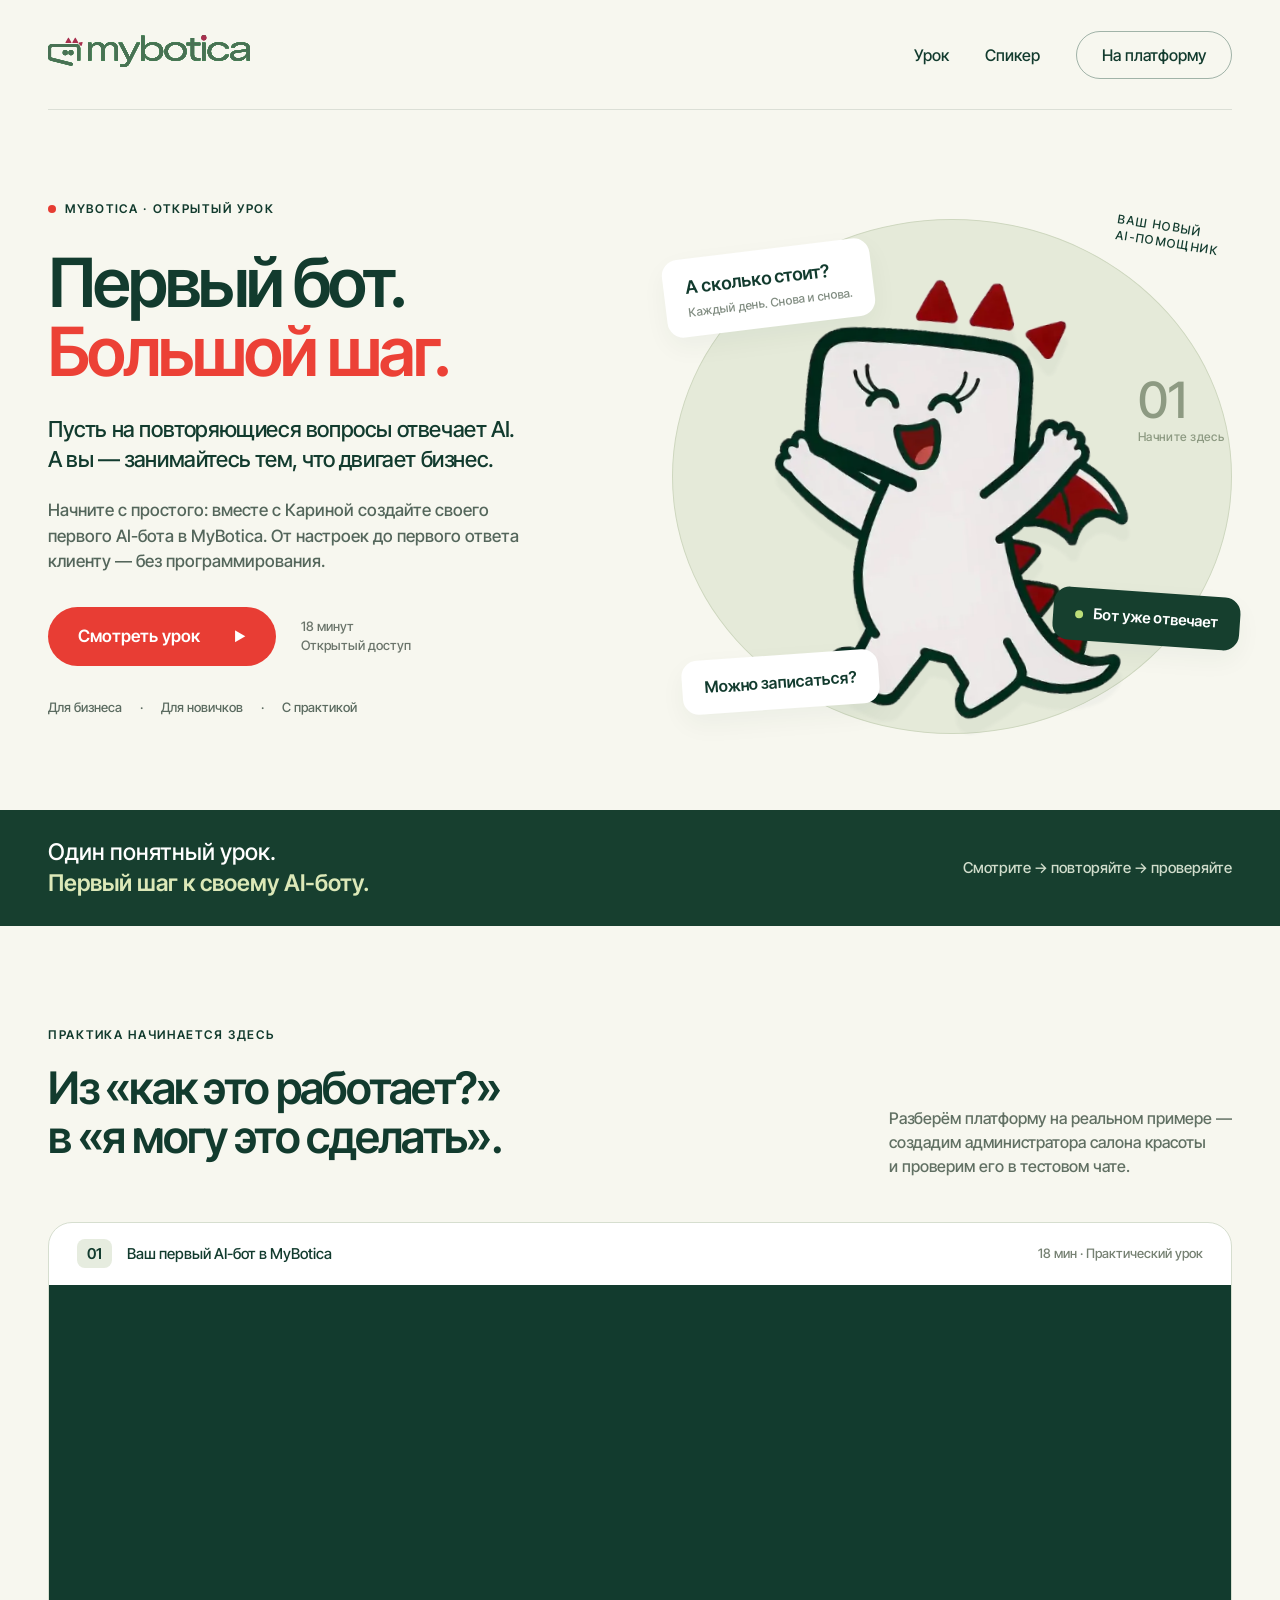
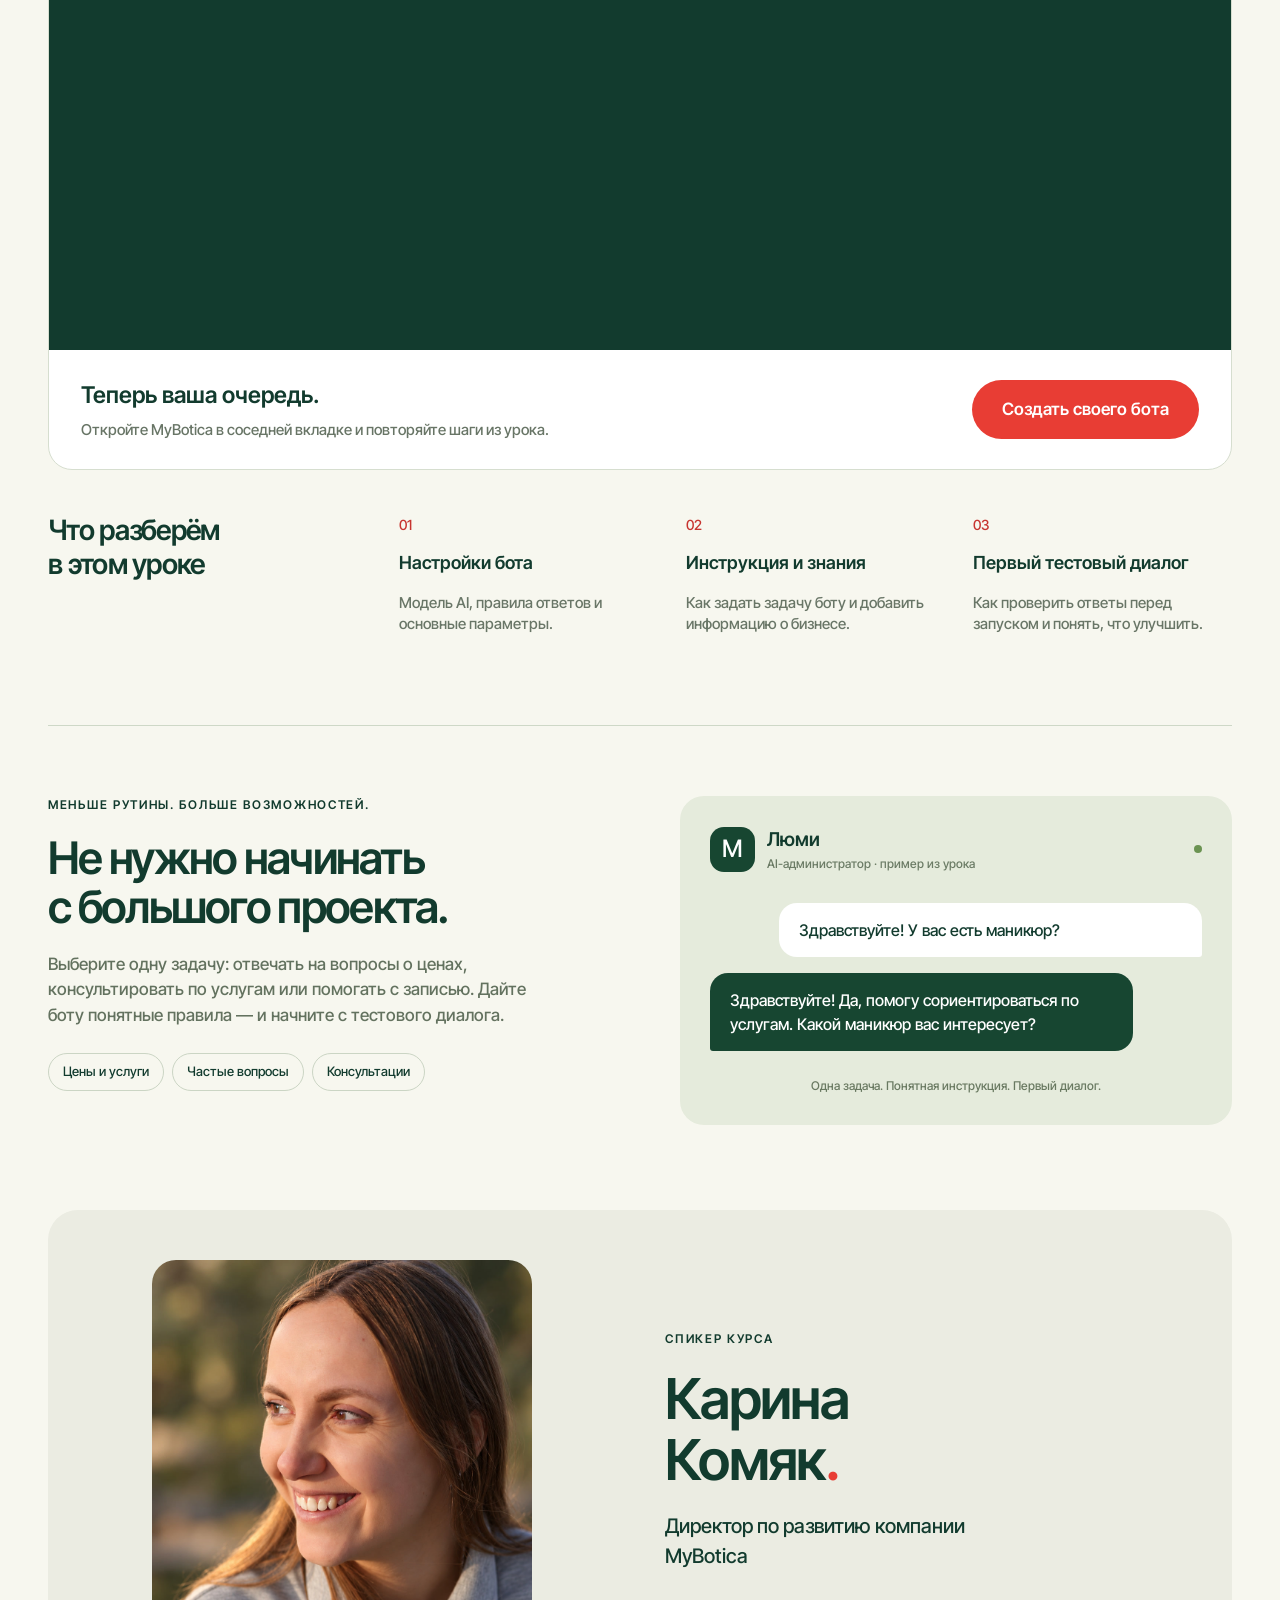
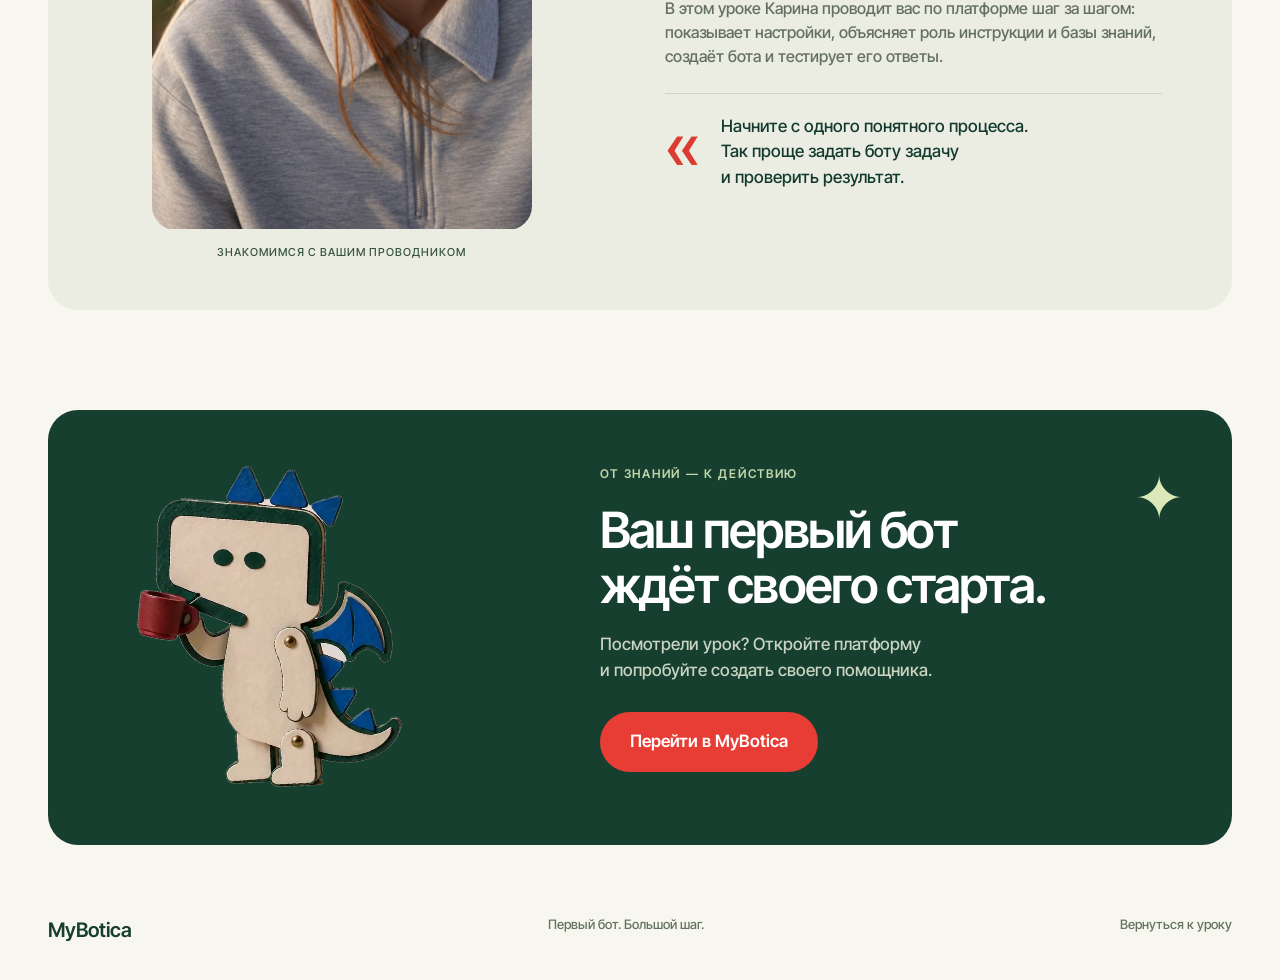
==== commit 0f42fceb: "Replace outdated masterclass page with first AI bot lesson" ====
--- a/index.html
+++ b/index.html
@@ -1,259 +1,11 @@
 <!doctype html>
-<html lang="ru">
-<head>
-  <meta charset="utf-8">
-  <meta name="viewport" content="width=device-width, initial-scale=1">
-  <meta name="theme-color" content="#073f34">
-  <meta name="description" content="24 сентября в 19:00 — мастер-класс о возможностях MyBotica. Создавайте ИИ-ботов для себя и клиентов.">
-  <title>Как создавать ИИ-ботов для себя и клиентов — MyBotica</title>
-  <link rel="icon" href="https://mybotica.pro/favicon.ico">
-  <link rel="preconnect" href="https://fonts.googleapis.com">
-  <link rel="preconnect" href="https://fonts.gstatic.com" crossorigin>
-  <link href="https://fonts.googleapis.com/css2?family=Manrope:wght@400;500;600;700;800&display=swap" rel="stylesheet">
-  <style>
-    :root{--green:#073f34;--dark:#052f28;--ink:#103d33;--pink:#c43172;--red:#a81938;--mint:#e4f1e8;--light:#f7faf6;--line:#cbded1}
-    *{box-sizing:border-box}
-    html{scroll-behavior:smooth}
-    body{margin:0;background:var(--light);color:var(--ink);font-family:Manrope,Arial,sans-serif;letter-spacing:0}
-    img{display:block;max-width:100%}a{color:inherit;text-decoration:none}h1,h2,h3,p{margin-top:0}
-    .wrap{width:min(1180px,calc(100% - 48px));margin-inline:auto}
-    .top{position:absolute;inset:0 0 auto;z-index:10;color:#fff}
-    .top-inner{height:88px;display:flex;align-items:center;justify-content:space-between;gap:24px;border-bottom:1px solid #ffffff30}
-    .logo{width:177px;height:auto}
-    .nav{display:flex;align-items:center;gap:27px;font-size:13px;font-weight:700}
-    .nav a:hover,.footer a:hover{text-decoration:underline;text-underline-offset:5px}
-    .nav-register{padding:10px 15px;border:1px solid #ffffff65;border-radius:100px}
-    .btn{display:inline-flex;align-items:center;justify-content:center;gap:15px;min-height:56px;padding:0 25px;border:0;border-radius:100px;font:800 14px Manrope,Arial,sans-serif;cursor:pointer;transition:background .2s,color .2s}
-    .btn-pink{background:var(--pink);color:#fff}.btn-pink:hover{background:#aa205e}.btn-line{border:1px solid #ffffff8a;color:#fff}.btn-line:hover{background:#ffffff16}
-    .hero{position:relative;min-height:670px;overflow:hidden;background:var(--green);color:#fff;padding:153px 0 64px}
-    .hero:before{content:"";position:absolute;inset:0;opacity:.1;background-image:linear-gradient(#c6e8d1 1px,transparent 1px),linear-gradient(90deg,#c6e8d1 1px,transparent 1px);background-size:56px 56px;mask-image:linear-gradient(90deg,transparent 2%,#000 85%)}
-    .hero:after{content:"";position:absolute;right:5%;top:18%;width:140px;height:140px;border-top:2px solid #9bc7a7;border-right:2px solid #9bc7a7;transform:rotate(20deg);opacity:.35}
-    .hero-inner{position:relative;z-index:1}.hero-copy{position:relative;z-index:2;max-width:760px}
-    .hero-kicker{display:inline-flex;gap:12px;align-items:center;padding:9px 0;border-top:1px solid #cbe8d29e;border-bottom:1px solid #cbe8d29e;color:#d7eee0;font-size:12px;font-weight:800;text-transform:uppercase}
-    .hero-kicker .dot{width:7px;height:7px;border-radius:50%;background:#ef9ec5;box-shadow:0 0 0 4px #ef9ec526}
-    h1{margin:28px 0 21px;font-size:clamp(43px,5.6vw,74px);line-height:1.075;font-weight:800;max-width:770px}
-    h1 em{font-style:normal;color:#c8ead1}.hero-lead{max-width:570px;color:#deeee3;font-size:17px;line-height:1.68}
-    .hero-actions{display:flex;gap:12px;flex-wrap:wrap;margin-top:29px}.hero-note{max-width:420px;margin:27px 0 0;color:#b8d9c4;font-size:12px;line-height:1.5}
-    .hero-dragon{position:absolute;right:-160px;bottom:-87px;width:min(58vw,690px);height:auto;z-index:1;filter:drop-shadow(0 25px 24px #002b2399);transform-origin:55% 84%;animation:float 5s ease-in-out infinite}
-    .hero-watermark{position:absolute;right:13px;top:32px;color:transparent;-webkit-text-stroke:1px #ffffff21;font-size:250px;font-weight:800;line-height:1;pointer-events:none}
-    @keyframes float{0%,100%{transform:translateY(0) rotate(-1deg)}50%{transform:translateY(-13px) rotate(1deg)}}
-    .date-band{background:var(--pink);color:white}.date-inner{min-height:94px;display:flex;align-items:center;gap:24px}.date-big{font-size:40px;font-weight:800;line-height:1}.date-divider{width:1px;height:47px;background:#ffffff80}.date-label{max-width:230px;font-size:13px;line-height:1.5;font-weight:700}.date-side{margin-left:auto;font-size:12px;font-weight:800;text-transform:uppercase}
-    .section{padding:88px 0}.eyebrow{color:var(--pink);font-size:11px;font-weight:800;text-transform:uppercase;letter-spacing:.1em}.title{margin:12px 0 16px;font-size:clamp(31px,3.6vw,48px);line-height:1.14;font-weight:800;max-width:790px}.intro{max-width:650px;color:#56746a;font-size:16px;line-height:1.7}
-    .platform{background:#f7faf6}.platform-top{display:flex;align-items:center;justify-content:space-between;gap:30px}.platform-top>div:first-child{max-width:770px}.platform-top .intro{margin-bottom:0}
-    .emotion-dragon{flex:none;width:175px;aspect-ratio:320/426;background:#fff url('assets/mybotica-dragon-emotions.jpeg') 0 0/400% 200% no-repeat;animation:emotions 8s steps(1,end) infinite}
-    @keyframes emotions{0%,19%{background-position:0 0}20%,39%{background-position:33.333% 0}40%,59%{background-position:66.667% 0}60%,79%{background-position:100% 0}80%,100%{background-position:0 100%}}
-    .platform-visual{display:grid;grid-template-columns:1.05fr .95fr;min-height:366px;margin-top:39px;overflow:hidden;background:#fff;border-radius:8px;box-shadow:0 22px 50px #0b47321c}
-    .visual-left{position:relative;padding:34px 39px;background:#0f5545;color:#fff;overflow:hidden}
-    .visual-left:after{content:"";position:absolute;right:-72px;top:-70px;width:240px;height:240px;border:1px solid #a3d3b073;transform:rotate(22deg)}
-    .visual-label{font-size:11px;font-weight:800;text-transform:uppercase;color:#bce1c5}.visual-head{position:relative;z-index:1;font-size:clamp(23px,2.5vw,32px);line-height:1.2;font-weight:800;max-width:450px;margin:17px 0 28px}
-    .build-flow{position:relative;display:grid;grid-template-columns:repeat(3,1fr);gap:12px;border-top:1px solid #ffffff59;padding-top:21px}
-    .build-step b{display:grid;place-items:center;width:34px;height:34px;border-radius:50%;background:#d7eade;color:var(--green);font-size:11px}.build-step:nth-child(2) b{background:#f5d9e7;color:#8f2357}.build-step:nth-child(3) b{background:#c9e5ea;color:#216075}
-    .build-step strong{display:block;margin-top:14px;font-size:15px}.build-step small{display:block;margin-top:4px;color:#c6e1cd;font-size:11px;line-height:1.45}
-    .chat{padding:29px 33px;display:flex;flex-direction:column;gap:14px;background:linear-gradient(#f9fcf8,#fff)}.chat-head{display:flex;align-items:center;gap:8px;border-bottom:1px solid #dce9df;padding-bottom:18px;font-size:12px;font-weight:800}.chat-head i{width:8px;height:8px;background:#58b889;border-radius:50%}.chat-head span{margin-left:auto;color:#779589;font-weight:600}.bubble{max-width:85%;padding:13px 16px;border-radius:8px;font-size:13px;line-height:1.5}.bubble.bot{background:#e9f2e9;align-self:flex-start}.bubble.user{background:#f7e2ed;align-self:flex-end}.chat-state{border-top:1px solid #e0ebe2;padding-top:13px;font-size:11px;color:#5d8070;font-weight:700;margin-top:auto}
-    .ways{display:grid;grid-template-columns:repeat(3,minmax(0,1fr));gap:14px;margin-top:55px}.way{position:relative;display:flex;flex-direction:column;min-height:256px;padding:30px;background:#e2efe6;border-top:5px solid #3c9b74;border-radius:6px;overflow:hidden}.way:nth-child(2){background:#e4eef0;border-top-color:#5d9eb2}.way:nth-child(3){background:#bd326d;border-top-color:#f0accb;color:#fff}.way-num{display:inline-block;color:#247b58;font-size:12px;font-weight:800}.way:nth-child(2) .way-num{color:#397b92}.way:nth-child(3) .way-num{color:#ffe2ee}.way h3{font-size:clamp(24px,2.4vw,31px);line-height:1.15;margin:auto 0 11px}.way p{max-width:310px;color:#476a5b;font-size:14px;line-height:1.6;margin:0}.way:nth-child(2) p{color:#4d6f79}.way:nth-child(3) p{color:#fff0f6}.way:after{content:"";position:absolute;right:-25px;top:-42px;width:120px;height:120px;border:1px solid #2f916663;transform:rotate(22deg)}.way:nth-child(2):after{border-color:#4e98aa6b}.way:nth-child(3):after{border-color:#ffffff70}
-    .practice{background:#e7f1e8}.practice-top{display:flex;justify-content:space-between;align-items:end;gap:34px}.practice-top p{max-width:335px;color:#5d796c;line-height:1.6;font-size:14px;margin:0 0 5px}
-    .feature{position:relative;display:flex;align-items:center;gap:25px;min-height:242px;margin-top:35px;padding:30px 35px;background:var(--green);color:#fff;border-radius:8px;overflow:hidden}.feature:before{content:"";position:absolute;inset:0;opacity:.1;background-image:linear-gradient(90deg,#fff 1px,transparent 1px);background-size:45px 100%;pointer-events:none}.feature-num{align-self:flex-start;color:#a4cfaf;font-size:13px;font-weight:800}.feature-copy{position:relative;z-index:1;max-width:620px}.feature-label{display:inline-block;margin-bottom:10px;color:#f2a3c7;font-size:11px;font-weight:800;text-transform:uppercase}.feature h3{font-size:clamp(24px,3vw,38px);line-height:1.15;margin:0 0 12px}.feature p{color:#d6e9da;font-size:14px;line-height:1.6;margin:0}.poses-dragon{position:absolute;right:19px;top:16px;width:208px;aspect-ratio:1;background:#eddfcc url('assets/mybotica-dragon-poses.jpeg') 0 0/300% 300% no-repeat;border:6px solid #f2e4d4;transform:rotate(6deg);box-shadow:0 18px 35px #00271f7c;animation:poses 10s steps(1,end) infinite}
-    @keyframes poses{0%,13%{background-position:0 0}14%,27%{background-position:50% 0}28%,41%{background-position:0 50%}42%,55%{background-position:50% 50%}56%,69%{background-position:100% 50%}70%,83%{background-position:100% 100%}84%,100%{background-position:0 0}}
-    .bots{display:block;margin-top:25px;border-top:1px solid #adc9b5}.bots>.bot{display:grid;grid-template-columns:72px minmax(175px,230px) minmax(0,1fr);align-items:center;gap:18px;min-height:107px;border-bottom:1px solid #adc9b5;padding:17px 8px 17px 0}.bot-num{color:var(--pink);font-size:35px;font-weight:800;line-height:1}.bot:nth-child(2) .bot-num{color:#3b82a0}.bot:nth-child(3) .bot-num{color:#7a8b4c}.bot:nth-child(4) .bot-num{color:#ab6e59}.bot h3{font-size:19px;line-height:1.25;margin:0}.bot p{max-width:560px;color:#58746a;font-size:13px;line-height:1.6;margin:0}
-    .opportunity{position:relative;background:var(--dark);color:#fff;overflow:hidden}.opportunity:before{content:"";position:absolute;right:-5%;top:-10%;width:45%;height:125%;border:1px solid #8dbca237;transform:rotate(16deg);pointer-events:none}.opportunity .eyebrow{color:#f29fc4}.opportunity .title{max-width:880px}.opportunity .intro{color:#c5ddce}
-    .roles{display:grid;grid-template-columns:repeat(3,1fr);margin:51px 0 2px;border-top:1px solid #ffffff55}.role{min-height:260px;padding:25px 31px 5px 0}.role+.role{padding-left:31px;border-left:1px solid #ffffff38}.role-counter{display:block;color:transparent;-webkit-text-stroke:1px #a0cbb0a8;font-size:69px;font-weight:800;line-height:1}.role:nth-child(2) .role-counter{-webkit-text-stroke-color:#db91b4}.role:nth-child(3) .role-counter{-webkit-text-stroke-color:#8bb5c4}.role-num{display:block;margin-top:16px;font-size:11px;color:#e999bf;font-weight:800}.role h3{font-size:21px;margin:9px 0}.role p{max-width:280px;font-size:13px;line-height:1.6;color:#c5dacf;margin:0}
-    .registration-band{position:relative;overflow:hidden;background:#be2f6d;color:#fff;padding:52px 0;scroll-margin-top:0}.registration-band:before{content:"24";position:absolute;right:-15px;bottom:-125px;color:transparent;-webkit-text-stroke:1px #ffffff50;font-size:270px;font-weight:800;line-height:1;pointer-events:none}.registration-inner{position:relative;display:flex;align-items:center;justify-content:space-between;gap:30px}.registration-date{display:block;margin-bottom:8px;color:#ffe0ee;font-size:12px;font-weight:800;text-transform:uppercase}.registration-title{max-width:650px;margin:0 0 6px;font-size:clamp(29px,3.2vw,42px);line-height:1.15}.registration-inner p{margin:0;color:#ffe5ef;font-size:14px}.registration-status{display:inline-flex;align-items:center;gap:9px;flex:none;padding:14px 20px;border:1px solid #ffffffbd;border-radius:100px;color:#fff;font-size:13px;font-weight:800}.registration-status:before{content:"";width:7px;height:7px;border-radius:50%;background:#fff}
-    .registration-status{border-color:var(--green);background:var(--green);color:#fff}.registration-status:hover,.registration-status:focus-visible{background:#062f28;color:#fff}
-    .footer{position:relative;padding:43px 0 24px;background:#152b26;color:#c6d9cd;border-top:4px solid #d875a3}.footer-main{display:grid;grid-template-columns:1.05fr 1fr 1fr;gap:48px;align-items:start}.footer-brand img{width:158px}.footer-label{display:block;margin-bottom:14px;color:#e8a4c3;font-size:11px;font-weight:800;text-transform:uppercase}.footer-entity{margin-top:28px}.footer-entity strong,.footer-school strong{display:block;color:#f0f6f1;font-size:14px;line-height:1.5}.footer-entity p,.footer-school p{margin:5px 0 0;color:#b3cdbb;font-size:12px;line-height:1.65}.footer-school .footer-label{margin-bottom:12px}.footer-license{display:block;margin-top:18px;padding-top:16px;border-top:1px solid #9abcaa55;color:#e9d2df;font-size:12px;line-height:1.55}.footer-license b{display:block;margin-top:4px;color:#fff;font-size:13px}.footer-docs .footer-label{margin-bottom:11px}.footer-docs nav{display:flex;flex-direction:column;align-items:flex-start;gap:8px}.footer-docs nav+span{margin-top:22px}.footer-docs a{color:#e9f3ec;font-size:12px;line-height:1.5;text-decoration:underline;text-decoration-color:#9bbfa490;text-underline-offset:4px}.footer-bottom{display:flex;justify-content:space-between;gap:20px;margin-top:37px;padding-top:17px;border-top:1px solid #a6cfb344;font-size:11px;color:#99b5a3}
-    @media(max-width:1100px){.hero-copy{max-width:620px}.hero-dragon{right:-145px}}
-    @media(max-width:1000px){.hero-dragon{width:51vw;bottom:-45px}.hero-lead{max-width:530px}.feature-copy{max-width:calc(100% - 215px)}}
-    @media(max-width:900px){.nav a:not(.nav-register){display:none}.hero{min-height:0;padding:128px 0 58px}.hero-dragon{position:relative;display:block;width:min(370px,78vw);margin:-52px -30px -100px auto;right:auto;bottom:auto;opacity:1}.hero-copy{max-width:100%}.hero-watermark{font-size:160px;top:auto;bottom:0}.date-inner{min-height:84px}.date-big{font-size:31px}.date-side{display:none}.platform-top{align-items:flex-end}.emotion-dragon{width:126px}.platform-visual{grid-template-columns:1fr}.visual-left{min-height:220px}.ways,.roles{grid-template-columns:1fr}.way{min-height:190px}.practice-top{display:block}.practice-top p{max-width:620px}.feature-copy{max-width:calc(100% - 170px)}.poses-dragon{width:160px}.role{min-height:0;padding:21px 0 27px;border-bottom:1px solid #ffffff38}.role+.role{padding:21px 0 27px;border-left:0}.registration-inner{align-items:flex-start;flex-direction:column}.footer-main{grid-template-columns:1fr 1fr;gap:36px}.footer-brand{grid-column:1/-1}}
-    @media(max-width:700px){.bots>.bot{grid-template-columns:43px 1fr;gap:5px 12px;min-height:0;padding:19px 0}.bot-num{grid-row:1/3;font-size:28px}.bot h3{font-size:17px}.bot p{grid-column:2;font-size:12px}}
-    @media(max-width:560px){.wrap{width:calc(100% - 36px)}.top-inner{height:76px}.logo{width:145px}.nav-register{padding:8px 11px;font-size:11px}.hero{padding:113px 0 31px}h1{font-size:clamp(35px,10vw,45px);margin:24px 0 17px}.hero-lead{font-size:15px;line-height:1.58}.hero-actions{flex-direction:column;align-items:stretch;margin-top:23px}.hero-actions .btn{width:100%;min-height:50px}.hero-note{margin-top:19px}.hero-dragon{width:min(290px,72vw);margin:-23px -18px -64px auto}.date-inner{gap:12px;min-height:75px}.date-big{font-size:25px}.date-divider{height:34px}.date-label{display:none}.section{padding:66px 0}.title{font-size:32px}.intro{font-size:14px}.emotion-dragon{width:86px}.platform-top{gap:5px}.platform-visual{margin-top:24px}.visual-left{padding:25px;min-height:190px}.visual-head{font-size:25px}.build-flow{grid-template-columns:1fr;gap:13px}.build-step{display:grid;grid-template-columns:34px 1fr;column-gap:13px;align-items:center}.build-step b{grid-row:1/3}.build-step strong{margin-top:0}.build-step small{margin-top:1px}.chat{padding:22px}.practice-top .title{margin-bottom:10px}.feature{min-height:250px;align-items:flex-start;padding:24px}.feature-num{display:none}.feature-copy{max-width:100%;padding-right:84px}.feature h3{font-size:27px}.feature p{font-size:12px}.poses-dragon{right:-18px;top:auto;bottom:-21px;width:135px}.role-counter{font-size:52px}.role h3{font-size:20px}.registration-band{padding:42px 0}.registration-title{font-size:30px}.footer{padding-top:42px}.footer-main{grid-template-columns:1fr;gap:30px}.footer-brand{grid-column:auto}.footer-entity{margin-top:22px}.footer-bottom{flex-direction:column;gap:6px;margin-top:36px}}
-    @media(prefers-reduced-motion:reduce){html{scroll-behavior:auto}.btn{transition:none}.hero-dragon,.emotion-dragon,.poses-dragon{animation:none}}
-    /* The paper mascots are transparent animations, so the page color can carry through them. */
-    :root{--green:#0d493c;--dark:#062e27;--ink:#153e34;--mint:#e7f1e9;--light:#f8faf7;--line:#d0e2d5}
-    .top{color:var(--green)}.top-inner{border-bottom-color:#135c4840}.top .logo{filter:brightness(0) saturate(100%) invert(19%) sepia(35%) saturate(900%) hue-rotate(111deg)}.nav-register{background:var(--green);color:#fff;border-color:var(--green)}.nav-register:hover{background:#176c56;text-decoration:none!important}
-    .hero{min-height:700px;padding:147px 0 58px;background:#f8faf7;color:var(--ink)}.hero:before{opacity:.24;background-image:linear-gradient(#c8dbcd 1px,transparent 1px),linear-gradient(90deg,#c8dbcd 1px,transparent 1px);mask-image:linear-gradient(90deg,transparent 36%,#000 100%)}.hero:after{right:4%;top:21%;border-color:#96b8a2;opacity:.28}.hero-copy{max-width:640px}.hero-kicker{color:#2c6f53;border-color:#8dbda2}.hero-kicker .dot{background:#c43172;box-shadow:0 0 0 4px #c4317220}.hero h1{max-width:670px}.hero h1 em{color:#be326d}.hero-lead{max-width:550px;color:#46685a}.hero-note{color:#667f70}.hero-watermark{-webkit-text-stroke-color:#0d493c19;right:15px;top:30px}.hero-dragon{right:-18px;top:-58px;bottom:auto;width:min(43vw,520px);filter:none;animation:none}.hero-dragon video,.hero-dragon img,.emotion-dragon img,.poses-dragon img{display:block;width:100%;height:auto}.hero-dragon .dragon-still{display:none}.btn-line{border-color:#7b9b85;color:var(--green)}.btn-line:hover{background:#e7f2e9}.date-band{background:#c43172}.date-inner{min-height:85px}
-    .top{color:#fff}.top-inner{border-bottom-color:#ffffff30}.top .logo{filter:none}.nav-register{background:transparent;color:#fff;border-color:#ffffff65}.nav-register:hover{background:#ffffff1a}
-    .hero{background:var(--green);color:#fff}.hero:before{opacity:.1;background-image:linear-gradient(#c6e8d1 1px,transparent 1px),linear-gradient(90deg,#c6e8d1 1px,transparent 1px)}.hero:after{border-color:#9bc7a7;opacity:.35}.hero-kicker{color:#d7eee0;border-color:#cbe8d29e}.hero h1 em{color:#c8ead1}.hero-lead{color:#deeee3}.hero-note{color:#b8d9c4}.hero-watermark{-webkit-text-stroke-color:#ffffff21}.hero-dragon{filter:drop-shadow(0 25px 24px #002b2399)}.btn-line{border-color:#ffffff8a;color:#fff}.btn-line:hover{background:#ffffff16}
-    .platform{background:#fff}.platform-top{align-items:center}.emotion-dragon{width:215px;aspect-ratio:auto;background:none;animation:none;margin:0 25px 0 0}.platform-visual{border:1px solid #d7e8da;box-shadow:0 18px 45px #173b2b14}.visual-left{background:#0b5747}.chat{background:#f9fcf9}.ways{margin-top:42px}
-    .practice{background:#f0f5f1}.practice-top{align-items:end}.feature{min-height:285px;background:#e5eff0;color:var(--green);box-shadow:0 12px 32px #11483712}.feature:before{opacity:.22;background-image:linear-gradient(90deg,#95b9bb 1px,transparent 1px)}.feature-num{color:#497f78}.feature-label{color:#ba326d}.feature-copy{max-width:calc(100% - 280px)}.feature h3{max-width:640px}.feature p{max-width:550px;color:#466b62}.poses-dragon{right:45px;top:-42px;bottom:auto;width:270px;aspect-ratio:auto;background:none;border:0;transform:none;box-shadow:none;animation:none}.bots{margin-top:32px}.opportunity{background:#07372e}.registration-band{background:#bf3373}
-    @media(max-width:1000px){.hero-dragon{width:49vw;top:5px;bottom:auto}.hero-copy{max-width:58%}.feature-copy{max-width:calc(100% - 245px)}.poses-dragon{width:260px}}
-    @media(max-width:900px){.hero{min-height:0;padding:125px 0 48px}.hero-copy{max-width:100%}.hero-dragon{position:relative;right:auto;top:auto;bottom:auto;width:min(360px,60vw);margin:-45px -25px -112px auto}.hero-watermark{top:auto;bottom:20px}.emotion-dragon{width:150px;margin:0}.feature-copy{max-width:calc(100% - 170px)}.poses-dragon{width:210px;right:-5px;top:-25px}}
-    @media(max-width:560px){.hero{padding:112px 0 25px}.hero h1{font-size:clamp(31px,8.4vw,37px)}.hero-kicker{font-size:10px}.hero-lead{max-width:100%}.hero-dragon{width:min(240px,62vw);margin:-18px -18px -92px auto}.hero-watermark{font-size:150px;bottom:12px}.date-inner{min-height:70px}.platform-top{align-items:flex-end}.emotion-dragon{width:90px;margin-right:-10px}.feature{min-height:270px;padding:24px}.feature-copy{max-width:100%;padding-right:0}.feature h3{font-size:25px}.feature p{max-width:170px;font-size:12px}.poses-dragon{width:135px;right:-14px;top:auto;bottom:-35px}}
-    .ways{gap:12px}.way{min-height:294px;padding:30px 28px 31px}.way-num{font-size:12px}.way h3{position:relative;z-index:1;margin:auto 0 15px;font-size:clamp(34px,3.35vw,43px);line-height:1.08}.way p{position:relative;z-index:1;max-width:320px;min-height:4.95em;font-size:14px;line-height:1.65}.way:after{width:150px;height:150px;top:-75px;right:-25px}
-    .opportunity .title{max-width:850px}.opportunity .intro{max-width:700px}.role h3{font-size:25px;line-height:1.2}.role p{max-width:310px;font-size:14px}
-    @media(max-width:900px){.way{min-height:205px}.way p{min-height:0}}
-    @media(max-width:560px){.way{min-height:205px;padding:25px}.way h3{font-size:34px}.role h3{font-size:23px}}
-    .top-inner{border-bottom:0}.nav{color:var(--green)}.nav-register{background:var(--green);color:#fff;border-color:var(--green)}.nav-register:hover,.nav-register:focus-visible{background:#176c56;color:#fff;border-color:#176c56;text-decoration:none}
-    @media(min-width:1251px){.nav{transform:translateX(20px)}}
-    .hero{min-height:0;padding-top:96px;padding-bottom:46px}.hero:after{inset:0 0 0 56%;width:auto;height:auto;background:#f7f5f6;border:0;transform:none;opacity:1}.hero-inner{min-height:0}.hero-copy{max-width:620px}
-    .hero-dragon{width:min(42vw,520px);height:auto;right:-2vw;top:-96px;bottom:-46px;aspect-ratio:auto;overflow:hidden;filter:none;background:#f7f5f6}
-    .hero-dragon video,.hero-dragon .dragon-still{display:block;width:100%;height:100%;object-fit:cover;object-position:center}
-    .hero-dragon .dragon-still{display:none}.hero h1 .nowrap{white-space:nowrap}
-    .emotion-dragon video,.emotion-dragon .dragon-still{display:block;width:100%;height:auto;filter:contrast(1.16) brightness(1.02)}.emotion-dragon .dragon-still{display:none}
-    @media(min-width:901px){.hero{display:flex;min-height:calc(100svh - 178px)}.hero-inner{display:flex;align-items:center}.hero h1{max-width:620px;margin:20px 0 18px;font-size:clamp(40px,4vw,56px);line-height:1.12}.hero-lead{max-width:530px}.hero-actions{margin-top:24px}.hero-dragon video,.hero-dragon .dragon-still{object-position:center 30%}.platform{padding-top:55px}}
-    @media(max-width:1250px){.hero-copy{max-width:56%}}
-    @media(max-width:1000px){.hero-dragon{width:42vw;right:-2vw;top:-96px}}
-    @media(max-width:900px){.top{color:var(--green)}.top .logo{filter:brightness(0) saturate(100%) invert(19%) sepia(35%) saturate(900%) hue-rotate(111deg)}.nav-register{background:var(--green);color:#fff;border-color:var(--green)}.hero{min-height:0;padding:125px 0 0;background:#f7f5f6;color:var(--ink)}.hero:after{display:none}.hero:before{opacity:.12}.hero-inner{min-height:0}.hero-kicker{color:#2c6f53;border-color:#8dbda2}.hero h1{font-size:clamp(36px,6vw,48px)}.hero h1 em{color:var(--pink)}.hero-lead{color:#46685a}.hero-note{color:#667f70}.hero-watermark{-webkit-text-stroke-color:#0d493c19}.btn-line{border-color:#7b9b85;color:var(--green)}.btn-line:hover{background:#e7f2e9}.hero-copy{max-width:100%}.hero-dragon{position:relative;width:100vw;height:520px;max-width:none;right:auto;top:auto;bottom:auto;margin:28px 0 0 calc(50% - 50vw);background:#f7f5f6}.hero-dragon video,.hero-dragon .dragon-still{max-width:460px;margin-inline:auto;object-position:center 35%}}
-    @media(max-width:560px){.hero{padding:112px 0 0}.hero h1{font-size:clamp(31px,8.4vw,37px)}.hero-dragon{height:480px;margin-top:22px}}
-    
-    @media(prefers-reduced-motion:no-preference){
-      .chat.animate-ready .bubble,.chat.animate-ready .chat-state{opacity:0;transform:translateY(16px) scale(.97)}
-      .chat.animate-ready.is-visible .bubble,.chat.animate-ready.is-visible .chat-state{animation:chat-pop .62s cubic-bezier(.2,.8,.2,1) both}
-      .chat.animate-ready.is-visible .bubble:nth-child(2){animation-delay:.15s}
-      .chat.animate-ready.is-visible .bubble:nth-child(3){animation-delay:.95s}
-      .chat.animate-ready.is-visible .bubble:nth-child(4){animation-delay:1.75s}
-      .chat.animate-ready.is-visible .chat-state{animation-delay:2.45s}
-    }
-    @keyframes chat-pop{0%{opacity:0;transform:translateY(16px) scale(.97)}70%{opacity:1;transform:translateY(-2px) scale(1.01)}100%{opacity:1;transform:none}}
-    .hero:after,.hero-dragon{background:#f7f6f6}
-    @media(max-width:900px){.hero{background:#f7f6f6}}
-    .date-inner{min-height:88px;gap:26px}.date-big{font-size:34px;line-height:1.1;white-space:nowrap}.date-divider{flex:none;height:34px}.date-side{display:inline-flex;align-items:center;gap:10px;margin-left:auto;color:#ffe4ee;font-size:11px;white-space:nowrap}.date-side:before{content:"";width:7px;height:7px;flex:none;border-radius:50%;background:#fff;box-shadow:0 0 0 5px #ffffff26}
-    @media(max-width:900px){.date-side{display:none}}
-    @media(max-width:560px){.date-inner{min-height:72px;gap:13px}.date-big{font-size:24px}.date-divider{height:28px}}
-    .build-step b{width:40px;height:40px;font-size:13px}
-    .build-step strong{font-size:19px;line-height:1.25}
-    .build-step small{font-size:14px;line-height:1.5}
-    @media(max-width:560px){.build-step{grid-template-columns:40px minmax(0,1fr);column-gap:14px}}
-    .bot p{font-size:16px;line-height:1.5}
-    @media(max-width:700px){.bot p{font-size:15px}}
-    @media(max-width:560px){.hero-dragon{margin-top:-14px}.hero-dragon video,.hero-dragon .dragon-still{object-position:center 40%}}
-    @media(min-width:430px) and (max-width:560px){.hero-dragon video,.hero-dragon .dragon-still{object-position:center 35%}}
-    .hero-gift{display:flex;align-items:center;gap:14px;width:min(100%,490px);margin-top:20px;padding:12px 0;border-top:1px solid #d9f0df6b;border-bottom:1px solid #d9f0df6b;color:#fff}
-    .hero-gift:hover .hero-gift-more{text-decoration:underline;text-underline-offset:3px}
-    .hero-gift img{flex:none;width:50px;height:auto;aspect-ratio:2480/3508;object-fit:contain;margin:3px 1px;border:1px solid #d9eee080;box-shadow:4px 6px 12px #03271f55}
-    .hero-gift-copy{display:flex;flex-direction:column;gap:4px;min-width:0}
-    .hero-gift-label{color:#ef9fc5;font-size:12px;font-weight:800;text-transform:uppercase}
-    .hero-gift strong{font-size:17px;line-height:1.35}
-    .hero-gift-more{color:#d1e8d8;font-size:11px;font-weight:700}
-    @media(min-width:901px){.hero-actions{margin-top:19px}}
-    @media(max-width:900px){.hero-gift{border-color:#a9c9b7;color:var(--ink)}.hero-gift-label{color:var(--pink)}.hero-gift-more{color:#587968}}
-    @media(max-width:560px){.hero-gift{gap:12px;margin-top:17px;padding:10px 0}.hero-gift img{width:42px}.hero-gift-label{font-size:10px}.hero-gift strong{font-size:12px}.hero-gift-more{font-size:10px}.hero-actions{margin-top:18px}}
-    @media(max-width:360px){.platform-top{display:block}.emotion-dragon{width:96px;margin:12px auto 0}}
-    @media(min-width:901px) and (max-width:1259px){.nav a[href="#platform"]{display:none}}
-    @media(max-width:560px){.nav-register{display:inline-flex;align-items:center;min-height:44px}}
-    .gift{position:relative;overflow:hidden;background:#e9f3ec;scroll-margin-top:24px}
-    .gift:before{content:"";position:absolute;inset:0;opacity:.42;background-image:linear-gradient(90deg,#c8dfce 1px,transparent 1px);background-size:72px 100%;mask-image:linear-gradient(90deg,transparent 36%,#000 100%);pointer-events:none}
-    .gift-inner{position:relative;display:grid;grid-template-columns:minmax(0,1.05fr) minmax(300px,.95fr);gap:62px;align-items:center;min-height:570px}
-    .gift-copy{position:relative;z-index:2}.gift .title{max-width:660px;font-size:clamp(34px,3.8vw,51px)}.gift-lead{max-width:590px;color:#476b5d;font-size:17px;line-height:1.65}
-    .gift-benefits{display:grid;grid-template-columns:1fr 1fr;gap:0 22px;max-width:610px;margin:30px 0 28px;border-top:1px solid #a8c8b2}
-    .gift-benefits span{position:relative;padding:13px 0 13px 24px;border-bottom:1px solid #a8c8b2;color:#214d3d;font-size:13px;line-height:1.45;font-weight:700}
-    .gift-benefits span:before{content:"";position:absolute;left:0;top:21px;width:7px;height:7px;background:var(--pink);transform:rotate(45deg)}
-    .gift-actions{display:flex;align-items:center;gap:20px;flex-wrap:wrap}.gift-note{max-width:280px;color:#507064;font-size:12px;line-height:1.5}
-    .gift-art{position:relative;display:grid;place-items:center;min-height:535px;padding:34px 35px 40px;perspective:1200px}
-    .gift-art:before{content:"";position:absolute;width:400px;height:400px;border:1px solid #84ae93;transform:rotate(13deg);opacity:.55}
-    .gift-book{position:relative;width:min(330px,72%);aspect-ratio:210/297;transform:rotate(-7deg) rotateY(-13deg);transform-style:preserve-3d;filter:drop-shadow(24px 33px 24px #164b3640);transition:transform .35s ease}
-    .gift-book:hover{transform:rotate(-3deg) rotateY(-5deg) translateY(-7px)}
-    .gift-book:before{content:"";position:absolute;inset:7px -13px -7px 13px;background:repeating-linear-gradient(90deg,#f5f5ed 0 2px,#e3e8df 2px 3px);border:1px solid #9eb7aa;transform:translateZ(-2px)}
-    .gift-book:after{content:"";position:absolute;left:-9px;top:1%;bottom:0;width:10px;background:#0b392f;transform:skewY(-18deg);box-shadow:-3px 5px 10px #164b3640}
-    .gift-cover{position:relative;z-index:1;width:100%;height:100%;object-fit:cover;border:1px solid #a9c7b2;box-shadow:inset -8px 0 14px #0002}
-    .gift-art-label{position:absolute;right:4px;bottom:16px;color:#4f8068;font-size:11px;font-weight:800;text-transform:uppercase}
-    @media(max-width:900px){.gift-inner{gap:22px;grid-template-columns:minmax(0,1fr) minmax(250px,.75fr);min-height:0}.gift-art{min-height:430px}.gift-book{width:min(270px,78%)}}
-    @media(max-width:700px){.gift-inner{grid-template-columns:1fr;gap:0}.gift-art{min-height:340px;order:2;padding:24px 0 2px}.gift-book{width:205px}.gift-art:before{width:270px;height:270px}.gift-art-label{right:4px;bottom:13px}}
-    @media(max-width:560px){.gift .title{font-size:32px}.gift-lead{font-size:14px}.gift-benefits{margin:24px 0 23px}.gift-benefits span{font-size:12px}.gift-actions{display:block}.gift-actions .btn{width:100%}.gift-note{max-width:none;margin:13px 0 0}.gift-art{min-height:345px}.gift-book{width:205px}}
-    .section-cta{position:relative;z-index:1;display:flex;align-items:center;justify-content:space-between;gap:28px;margin-top:42px;padding-top:26px;border-top:1px solid #a8c8b2}
-    .section-cta p{max-width:560px;margin:0;font-size:19px;line-height:1.45;font-weight:800}
-    .section-cta .btn{flex:none}
-    .opportunity .section-cta{border-top-color:#ffffff55}
-    .opportunity .section-cta p{color:#e5f2e8}
-    @media(max-width:700px){.section-cta{align-items:stretch;flex-direction:column;gap:17px;margin-top:32px;padding-top:23px}.section-cta p{font-size:17px}.section-cta .btn{width:100%}}
-    @media(prefers-reduced-motion:reduce){.gift-book{transition:none}}
-    .registration-modal{position:fixed;inset:0;z-index:1000;display:grid;place-items:center;padding:24px;background:#042d27d9;backdrop-filter:blur(7px);opacity:0;visibility:hidden;transition:opacity .22s ease,visibility .22s ease}
-    .registration-modal.is-open{opacity:1;visibility:visible}
-    .registration-modal__dialog{position:relative;display:grid;grid-template-rows:auto minmax(0,1fr);width:min(720px,100%);height:min(760px,calc(100dvh - 48px));overflow:hidden;overscroll-behavior:contain;background:#f8faf7;border:1px solid #d1e2d6;border-radius:8px;box-shadow:0 28px 80px #001d1899;transform:translateY(18px) scale(.985);transition:transform .22s ease}
-    .registration-modal.is-open .registration-modal__dialog{transform:none}
-    .registration-modal__header{padding:28px 76px 21px 30px;border-bottom:1px solid #d1e2d6}
-    .registration-modal__eyebrow{display:block;margin-bottom:6px;color:var(--pink);font-size:11px;font-weight:800;text-transform:uppercase}
-    .registration-modal__title{margin:0;color:var(--green);font-size:clamp(24px,3.3vw,34px);line-height:1.18}
-    .registration-modal__close{position:absolute;z-index:2;top:18px;right:18px;display:grid;place-items:center;width:44px;height:44px;padding:0;border:1px solid #9fbeaa;border-radius:50%;background:#fff;color:var(--green);font:400 31px/1 Arial,sans-serif;cursor:pointer;transition:background .2s,color .2s,transform .2s}
-    .registration-modal__close:hover{background:var(--green);color:#fff;transform:rotate(4deg)}
-    .registration-widget{height:auto!important;min-height:0;overflow-y:auto;padding:18px 24px 28px;background:#fff}
-    .registration-widget iframe{display:block;width:100%!important;height:620px!important;min-height:620px!important;overflow:auto;-webkit-overflow-scrolling:touch;border:0}
-    body.registration-open{overflow:hidden}
-    @media(max-width:560px){.registration-modal{place-items:stretch;padding:0}.registration-modal__dialog{width:100%;height:100dvh;border:0;border-radius:0}.registration-modal__header{padding:20px 68px 16px 18px;background:#f8faf7}.registration-modal__title{font-size:23px}.registration-modal__close{position:fixed;top:11px;right:12px}.registration-widget{padding:10px 8px max(16px,env(safe-area-inset-bottom))}.registration-widget iframe{height:760px!important;min-height:760px!important}}
-    @media(prefers-reduced-motion:reduce){.registration-modal,.registration-modal__dialog,.registration-modal__close{transition:none}}
-  </style>
-</head>
-<body>
-  <script>document.addEventListener('click',(event)=>{const opener=event.target.closest('[data-registration-open]');if(!opener)return;event.preventDefault();const modal=document.getElementById('registration-modal');if(!modal)return;modal.classList.add('is-open');modal.setAttribute('aria-hidden','false');document.body.classList.add('registration-open');requestAnimationFrame(()=>document.getElementById('registration-modal-close')?.focus())},true)</script>
-  <header class="top"><div class="wrap top-inner"><a href="#top" aria-label="MyBotica, наверх"><img class="logo" src="https://mybotica.pro/assets/images/logo.svg" alt="MyBotica"></a><nav class="nav" aria-label="Навигация"><a href="#platform">Платформа</a><a href="#practice">На мастер-классе</a><a href="#opportunity">Возможности</a><a class="nav-register" href="#registration" data-registration-open>Регистрация</a></nav></div></header>
-  <main>
-    <section class="hero" id="top"><div class="wrap hero-inner"><span class="hero-watermark" aria-hidden="true">ИИ</span><div class="hero-copy"><div class="hero-kicker"><i class="dot"></i>Новая платформа MyBotica · онлайн-мастер-класс</div><h1>Как создавать <span class="nowrap">ИИ-ботов</span> <em>для&nbsp;себя и&nbsp;клиентов</em></h1><p class="hero-lead">Покажем, как собрать бота под конкретную задачу, использовать его в работе и превратить готовое решение в услугу или продукт.</p><a class="hero-gift" href="#gift"><img src="assets/guide-cover.webp" alt="" width="50" height="71"><span class="hero-gift-copy"><span class="hero-gift-label">Подарок за регистрацию</span><strong>Практический PDF-гайд «Сильный ИИ-бот»</strong><span class="hero-gift-more">Подробнее о подарке</span></span></a><div class="hero-actions"><a class="btn btn-pink" href="#registration" data-registration-open>К регистрации</a><a class="btn btn-line" href="#practice">Программа мастер-класса</a></div></div><div class="hero-dragon" aria-hidden="true"><video autoplay muted loop playsinline webkit-playsinline x5-playsinline preload="metadata" poster="assets/red-dragon-happy-poster.jpg" width="720" height="1280"><source src="assets/red-dragon-happy.mp4" type="video/mp4"></video><img class="dragon-still" src="assets/red-dragon-happy-poster.jpg" alt="" width="720" height="1280"></div></div></section>
-    <div class="date-band"><div class="wrap date-inner"><time class="date-big" datetime="2026-09-24">24 сентября</time><span class="date-divider" aria-hidden="true"></span><time class="date-big" datetime="19:00">19:00</time><span class="date-side">Прямой эфир · онлайн</span></div></div>
-    <section class="platform section" id="platform"><div class="wrap">
-      <div class="platform-top"><div><div class="eyebrow">Что такое MyBotica</div><h2 class="title">Ваша идея превращается в рабочего бота.</h2><p class="intro">В новой платформе можно создать ИИ-бота без программирования: дать ему роль, загрузить знания, проверить диалог и подготовить к работе.</p></div><div class="emotion-dragon" aria-hidden="true"><video autoplay muted loop playsinline webkit-playsinline x5-playsinline preload="metadata" poster="assets/dragon-wave.jpg" width="640" height="900"><source src="assets/dragon-wave.mp4" type="video/mp4"></video><img class="dragon-still" src="assets/dragon-wave.jpg" alt="" width="640" height="900" loading="lazy"></div></div>
-      <div class="ways" aria-label="Три возможности MyBotica"><div class="way"><div class="way-num">01 / ВАШ БОТ</div><h3>Создавать</h3><p>От идеи до рабочего ИИ-бота без кода: задайте роль, добавьте знания, проверьте диалог.</p></div><div class="way"><div class="way-num">02 / В РАБОТЕ</div><h3>Применять</h3><p>Передайте боту ответы, подбор, заявки и запись. Он помогает клиентам, пока вы заняты другим.</p></div><div class="way"><div class="way-num">03 / НА ПЛОЩАДКЕ</div><h3>Продавать</h3><p>Публикуйте готовые решения или собирайте ботов под задачи заказчиков.</p></div></div>
-      <div class="platform-visual"><div class="visual-left"><span class="visual-label">Пример сценария · бот-администратор</span><h3 class="visual-head">Не просто отвечает. Помогает человеку дойти до записи.</h3><div class="build-flow"><div class="build-step"><b>01</b><strong>Роль</strong><small>Администратор</small></div><div class="build-step"><b>02</b><strong>Знания</strong><small>Услуги и расписание</small></div><div class="build-step"><b>03</b><strong>Диалог</strong><small>Заявка или запись</small></div></div></div><div class="chat" aria-label="Пример диалога с ботом"><div class="chat-head"><i></i>Бот-администратор <span>на связи</span></div><div class="bubble user">Хочу записаться на консультацию</div><div class="bubble bot">Конечно. Подскажите, какая услуга вас интересует?</div><div class="bubble user">Первичная консультация</div><div class="chat-state">Дальше бот уточнит время и оформит заявку</div></div></div>
-      <div class="section-cta"><p>Посмотрите, как бот собирается и работает в реальном времени.</p><a class="btn btn-pink" href="#registration" data-registration-open>Зарегистрироваться</a></div>
-    </div></section>
-    <section class="practice section" id="practice"><div class="wrap"><div class="practice-top"><div><div class="eyebrow">Практика мастер-класса</div><h2 class="title">Пять ботов. Пять знакомых задач.</h2></div><p>На практике соберём бота-администратора, а через другие сценарии покажем, насколько разными могут быть решения.</p></div><article class="feature"><span class="feature-num">01</span><div class="feature-copy"><span class="feature-label">Соберём вместе</span><h3>Бот-администратор</h3><p>Собирает данные, помогает выбрать услугу и время, оформляет заявку или запись.</p></div><picture class="poses-dragon" aria-hidden="true"><img src="assets/dragon-coffee.webp" alt="" width="560" height="788" loading="lazy"></picture></article><div class="bots"><article class="bot"><span class="bot-num">02</span><h3>Бот-продавец</h3><p>Уточняет запрос, помогает выбрать товар или тариф и ведёт к покупке или менеджеру.</p></article><article class="bot"><span class="bot-num">03</span><h3>Бот поддержки</h3><p>Отвечает по базе знаний, решает типовой вопрос и передаёт сложное обращение специалисту.</p></article><article class="bot"><span class="bot-num">04</span><h3>Персональный ассистент</h3><p>Структурирует задачи, планы и повторяющиеся рабочие действия.</p></article><article class="bot"><span class="bot-num">05</span><h3>SMM-бот</h3><p>Собирает вводные и готовит черновики с учётом темы, формата и голоса бренда.</p></article></div><div class="section-cta"><p>Соберём первого бота вместе и разберём другие рабочие сценарии.</p><a class="btn btn-pink" href="#registration" data-registration-open>Зарегистрироваться</a></div></div></section>
-    <section class="opportunity section" id="opportunity"><div class="wrap"><div class="eyebrow">Не только помощник</div><h2 class="title">Сделайте ботов новой услугой или продуктом.</h2><p class="intro">MyBotica даёт несколько путей: использовать решения в своём деле, создавать их для других и выходить с ними на площадку.</p><div class="roles"><div class="role"><span class="role-counter" aria-hidden="true">01</span><span class="role-num">ГОТОВЫЙ ПРОДУКТ</span><h3>Продавайте в каталоге</h3><p>Соберите бота для типовой задачи и опубликуйте готовое решение на площадке.</p></div><div class="role"><span class="role-counter" aria-hidden="true">02</span><span class="role-num">РАБОТА С КЛИЕНТОМ</span><h3>Берите заказы</h3><p>Настраивайте ИИ-ботов под конкретный бизнес: от первого диалога до запуска.</p></div><div class="role"><span class="role-counter" aria-hidden="true">03</span><span class="role-num">ПОДРЯДЧИК MYBOTICA</span><h3>Показывайте свои проекты</h3><p>Разместите профиль и портфолио в каталоге специалистов платформы.</p></div></div><div class="section-cta"><p>Найдите свой способ работать с ИИ-ботами на мастер-классе.</p><a class="btn btn-pink" href="#registration" data-registration-open>Зарегистрироваться</a></div></div></section>
-    <section class="gift section" id="gift"><div class="wrap gift-inner"><div class="gift-copy"><div class="eyebrow">Подарок за регистрацию</div><h2 class="title">Сильный ИИ-бот начинается с хорошего плана.</h2><p class="gift-lead">Дарим практический PDF-гайд, с которым вы сможете продумать своего бота: от первой задачи и базы знаний до рабочего диалога и проверки перед запуском.</p><div class="gift-benefits" aria-label="Что внутри гайда"><span>Паспорт и роль бота</span><span>Шаблон инструкции</span><span>5 примеров под разные задачи</span><span>20 вопросов для проверки</span></div><div class="gift-actions"><a class="btn btn-pink" href="#registration" data-registration-open>Забрать после регистрации</a><p class="gift-note">После регистрации бот пригласит вас в канал MyBotica. Там будет ждать подарок.</p></div></div><div class="gift-art" aria-label="Обложка практического гайда Сильный ИИ-бот"><div class="gift-book"><img class="gift-cover" src="assets/guide-cover.webp" alt="Обложка гайда «Сильный ИИ-бот»" width="2480" height="3508" loading="lazy"></div><span class="gift-art-label">16 страниц · PDF-гайд</span></div></div></section>
-    <section class="registration-band" id="registration"><div class="wrap registration-inner"><div><span class="registration-date">24 сентября · 19:00 · онлайн</span><h2 class="registration-title">Увидимся на мастер-классе MyBotica</h2></div><button class="btn registration-status" type="button" data-registration-open>Зарегистрироваться</button></div></section>
-  </main>
-  <footer class="footer"><div class="wrap"><div class="footer-main"><div class="footer-brand"><a href="#top" aria-label="MyBotica, наверх"><img src="https://mybotica.pro/assets/images/logo.svg" alt="MyBotica"></a><div class="footer-entity"><span class="footer-label">Компания проекта</span><strong>ООО «МАЙБОТИКА»</strong><p>ИНН 0272937689<br>ОГРН 1260200017010</p></div></div><div class="footer-school"><span class="footer-label">Школа Ксении Барановой</span><strong>ИП Баранова Ксения Николаевна</strong><p>ИНН 027402381827<br>ОГРНИП 317028000116318</p><a class="footer-license" href="https://xeniabaranova-school.ru/license" target="_blank" rel="noopener noreferrer">Лицензия школы<b>№ Л035-01198-02/00172850 ↗</b></a></div><div class="footer-docs"><span class="footer-label">Документы MyBotica</span><nav aria-label="Документы MyBotica"><a href="https://mybotica.pro/privacy-policy" target="_blank" rel="noopener noreferrer">Политика конфиденциальности</a><a href="https://mybotica.pro/user-agreement" target="_blank" rel="noopener noreferrer">Условия предоставления услуг</a></nav><span class="footer-label">Документы школы</span><nav aria-label="Документы школы"><a href="https://xeniabaranova-school.ru/politica" target="_blank" rel="noopener noreferrer">Политика конфиденциальности</a><a href="https://xeniabaranova-school.ru/oferta_new" target="_blank" rel="noopener noreferrer">Публичная оферта</a></nav></div></div><div class="footer-bottom"><span>MyBotica · мастер-класс о возможностях платформы</span><span>24 сентября · 19:00 · онлайн</span></div></div></footer>
-  <div class="registration-modal" id="registration-modal" aria-hidden="true">
-    <div class="registration-modal__dialog" role="dialog" aria-modal="true" aria-labelledby="registration-modal-title">
-      <button class="registration-modal__close" id="registration-modal-close" type="button" aria-label="Закрыть форму регистрации">&times;</button>
-      <div class="registration-modal__header"><span class="registration-modal__eyebrow">24 сентября · 19:00 · онлайн</span><h2 class="registration-modal__title" id="registration-modal-title">Регистрация на мастер-класс MyBotica</h2></div>
-      <div class="registration-widget"><script defer id="7490aba669f7bcc3172f0d93d5ff0627de075958" src="https://xeniabaranova-school.ru/pl/lite/widget/script?id=1658762"></script></div>
-    </div>
-  </div>
-  <script>
-    if ('IntersectionObserver' in window && !matchMedia('(prefers-reduced-motion: reduce)').matches) {
-      const chat = document.querySelector('.chat');
-      chat.classList.add('animate-ready');
-      const observer = new IntersectionObserver((entries) => {
-        if (entries[0].isIntersecting) {
-          chat.classList.add('is-visible');
-          observer.disconnect();
-        }
-      }, { threshold: 0.35 });
-      observer.observe(chat);
-    }
-
-    const autoplayVideos = [...document.querySelectorAll('video[autoplay]')];
-    const playVideos = () => autoplayVideos.forEach((video) => {
-      video.muted = true;
-      video.defaultMuted = true;
-      video.playsInline = true;
-      video.play().catch(() => {});
-    });
-    autoplayVideos.forEach((video) => video.addEventListener('loadeddata', playVideos, { once: true }));
-    window.addEventListener('pageshow', playVideos);
-    document.addEventListener('visibilitychange', () => {
-      if (!document.hidden) playVideos();
-    });
-    document.addEventListener('touchstart', playVideos, { once: true, passive: true });
-    playVideos();
-
-    const registrationModal = document.getElementById('registration-modal');
-    const registrationDialog = registrationModal.querySelector('.registration-modal__dialog');
-    const registrationClose = document.getElementById('registration-modal-close');
-    const registrationOpeners = document.querySelectorAll('[data-registration-open]');
-    let registrationTrigger = null;
-
-    const openRegistration = (event) => {
-      event?.preventDefault();
-      registrationTrigger = event?.currentTarget || document.activeElement;
-      registrationModal.classList.add('is-open');
-      registrationModal.setAttribute('aria-hidden', 'false');
-      document.body.classList.add('registration-open');
-      requestAnimationFrame(() => registrationClose.focus());
-    };
-
-    const closeRegistration = () => {
-      registrationModal.classList.remove('is-open');
-      registrationModal.setAttribute('aria-hidden', 'true');
-      document.body.classList.remove('registration-open');
-      registrationTrigger?.focus();
-    };
-
-    registrationOpeners.forEach((opener) => opener.addEventListener('click', openRegistration));
-    registrationClose.addEventListener('click', closeRegistration);
-    registrationModal.addEventListener('click', (event) => {
-      if (!registrationDialog.contains(event.target)) closeRegistration();
-    });
-    document.addEventListener('keydown', (event) => {
-      if (event.key === 'Escape' && registrationModal.classList.contains('is-open')) closeRegistration();
-    });
-  </script>
-</body>
-</html>
+<html lang="ru"><head><meta charset="utf-8"><meta name="viewport" content="width=device-width,initial-scale=1"><title>Первый бот. Большой шаг — MyBotica</title><meta name="description" content="Открытый практический урок MyBotica с Кариной Комяк. Создайте первого AI-бота для бизнеса без программирования."><link rel="icon" href="assets/favicon.ico"><link rel="stylesheet" href="style.css"></head>
+<body><header class="header wrap"><a href="#" aria-label="MyBotica — начало страницы"><img class="logo" src="assets/logo.svg" alt="MyBotica"></a><nav aria-label="Навигация"><a href="#lesson">Урок</a><a href="#speaker">Спикер</a><a class="nav-platform" href="https://lk.mybotica.pro/login" target="_blank" rel="noopener">На платформу</a></nav></header>
+<main><section class="hero wrap"><div class="hero-copy"><div class="eyebrow"><span class="dot"></span> MYBOTICA · ОТКРЫТЫЙ УРОК</div><h1>Первый бот.<br><span>Большой шаг.</span></h1><p class="lead">Пусть на повторяющиеся вопросы отвечает AI.<br>А вы — занимайтесь тем, что двигает бизнес.</p><p class="hero-description">Начните с простого: вместе с Кариной создайте своего первого AI-бота в MyBotica. От настроек до первого ответа клиенту — без программирования.</p><div class="hero-actions"><a class="button red" href="#lesson">Смотреть урок <span class="play-icon" aria-hidden="true">▶</span></a><span class="access-note">18 минут<br>Открытый доступ</span></div><div class="hero-bottom"><span>Для бизнеса</span><span>Для новичков</span><span>С практикой</span></div></div><div class="hero-art" aria-label="Фирменный дракон MyBotica и примеры вопросов клиентов"><div class="orbit"></div><div class="art-label">ВАШ НОВЫЙ<br>AI-ПОМОЩНИК</div><img class="dragon hero-dragon" src="assets/dragon-red.webp" alt="Дракоша MyBotica приветствует вас"><div class="bubble bubble-one">А сколько стоит?<span>Каждый день. Снова и снова.</span></div><div class="bubble bubble-two"><span class="online"></span> Бот уже отвечает</div><div class="bubble bubble-three">Можно записаться?</div><div class="art-number">01<span>Начните здесь</span></div></div></section>
+<section class="bridge"><div class="wrap bridge-inner"><p>Один понятный урок.<br><strong>Первый шаг к своему AI-боту.</strong></p><span>Смотрите → повторяйте → проверяйте</span></div></section>
+<section id="lesson" class="lesson-section wrap"><div class="section-top"><div><div class="eyebrow">ПРАКТИКА НАЧИНАЕТСЯ ЗДЕСЬ</div><h2>Из «как это работает?»<br>в «я могу это сделать».</h2></div><p>Разберём платформу на реальном примере —<br>создадим администратора салона красоты<br>и проверим его в тестовом чате.</p></div><div class="lesson-shell"><div class="video-heading"><span><b>01</b> Ваш первый AI-бот в MyBotica</span><span>18 мин · Практический урок</span></div><div class="video-frame" id="video-container"><iframe src="https://rutube.ru/play/embed/7a09212d6c61a8ccaa8f37e6d15453ca/?p=u3xi5NJGGmFjyCWVB_-V-w" title="Первый AI-бот в MyBotica — урок Карины Комяк" loading="lazy" allow="autoplay; fullscreen; picture-in-picture; encrypted-media" allowfullscreen></iframe></div><div class="under-video"><div><strong>Теперь ваша очередь.</strong><p>Откройте MyBotica в соседней вкладке и повторяйте шаги из урока.</p></div><a class="button red" href="https://lk.mybotica.pro/login" target="_blank" rel="noopener">Создать своего бота</a></div></div>
+<div class="learning"><h3>Что разберём<br>в этом уроке</h3><ol><li><span>01</span><div><strong>Настройки бота</strong><p>Модель AI, правила ответов и основные параметры.</p></div></li><li><span>02</span><div><strong>Инструкция и знания</strong><p>Как задать задачу боту и добавить информацию о бизнесе.</p></div></li><li><span>03</span><div><strong>Первый тестовый диалог</strong><p>Как проверить ответы перед запуском и понять, что улучшить.</p></div></li></ol></div></section>
+<section class="outcome wrap"><div class="outcome-copy"><div class="eyebrow">МЕНЬШЕ РУТИНЫ. БОЛЬШЕ ВОЗМОЖНОСТЕЙ.</div><h2>Не нужно начинать<br>с большого проекта.</h2><p>Выберите одну задачу: отвечать на вопросы о ценах, консультировать по услугам или помогать с записью. Дайте боту понятные правила — и начните с тестового диалога.</p><div class="task-chips"><span>Цены и услуги</span><span>Частые вопросы</span><span>Консультации</span></div></div><div class="example"><div class="example-top"><span class="bot-avatar">М</span><div><strong>Люми</strong><span>AI-администратор · пример из урока</span></div><i class="online"></i></div><div class="chat client">Здравствуйте! У вас есть маникюр?</div><div class="chat bot">Здравствуйте! Да, помогу сориентироваться по услугам. Какой маникюр вас интересует?</div><p class="example-caption">Одна задача. Понятная инструкция. Первый диалог.</p></div></section>
+<section id="speaker" class="speaker wrap"><div class="speaker-photo"><img src="assets/karina-v2.jpg" alt="Карина Комяк, спикер урока" width="1025" height="1534" loading="lazy"><span>ЗНАКОМИМСЯ С ВАШИМ ПРОВОДНИКОМ</span></div><div class="speaker-copy"><div class="eyebrow">СПИКЕР КУРСА</div><h2>Карина<br>Комяк<span class="red-period">.</span></h2><p class="role">Директор по развитию компании MyBotica</p><p>В этом уроке Карина проводит вас по платформе шаг за шагом: показывает настройки, объясняет роль инструкции и базы знаний, создаёт бота и тестирует его ответы.</p><div class="speaker-note"><span>«</span><p>Начните с одного понятного процесса.<br>Так проще задать боту задачу<br>и проверить результат.</p></div></div></section>
+<section class="final-cta wrap"><img src="assets/dragon-blue.webp" alt="Дракоша MyBotica с чашкой" loading="lazy"><div><div class="eyebrow">ОТ ЗНАНИЙ — К ДЕЙСТВИЮ</div><h2>Ваш первый бот<br>ждёт своего старта.</h2><p>Посмотрели урок? Откройте платформу<br>и попробуйте создать своего помощника.</p><a class="button red" href="https://lk.mybotica.pro/login" target="_blank" rel="noopener">Перейти в MyBotica</a></div><span class="cta-star" aria-hidden="true">✦</span></section></main>
+<footer class="wrap"><a href="https://mybotica.pro" target="_blank" rel="noopener">MyBotica</a><span>Первый бот. Большой шаг.</span><a href="#lesson">Вернуться к уроку</a></footer></body></html>
--- a/style.css
+++ b/style.css
@@ -0,0 +1,9 @@
+@font-face{font-family:InterTight;font-display:swap;src:url('assets/InterTight-Medium.ttf')}@font-face{font-family:InterTight;font-display:swap;src:url('assets/InterTight-SemiBold.ttf');font-weight:700}*{box-sizing:border-box}html{scroll-behavior:smooth;scroll-padding-top:30px}body{margin:0;background:#f7f7ef;color:#123b2e;font-family:InterTight,Arial,sans-serif;font-size:17px;line-height:1.5}a{color:inherit;text-decoration:none}a:focus-visible,button:focus-visible,video:focus-visible{outline:3px solid #e13732;outline-offset:6px}.wrap{width:min(1280px,calc(100% - 96px));margin:auto}.header{height:110px;display:flex;align-items:center;justify-content:space-between;border-bottom:1px solid #193e2b20}.logo{width:202px;height:auto}nav{display:flex;gap:36px;align-items:center;font-size:16px}.nav-platform{border:1px solid #204d3c66;border-radius:30px;padding:11px 25px}nav a:hover{color:#bc2423}.hero{display:grid;grid-template-columns:1.08fr 1fr;min-height:700px;align-items:center;gap:20px;padding-top:58px;padding-bottom:60px}.eyebrow{font-size:12px;letter-spacing:1.7px;font-weight:700;display:flex;gap:9px;align-items:center}.dot,.online{width:8px;height:8px;border-radius:50%;background:#e63c32;display:inline-block}.hero h1{font-size:clamp(54px,5.3vw,78px);line-height:1.02;letter-spacing:-3px;margin:30px 0 27px;font-weight:700}.hero h1 span{color:#ec4136}.lead{font-size:22px;line-height:1.4;letter-spacing:-.4px}.hero-description{max-width:480px;font-size:17px;color:#54665b;margin-top:23px}.hero-actions{display:flex;align-items:center;gap:25px;margin:32px 0}.button{display:inline-flex;gap:34px;align-items:center;justify-content:center;padding:17px 30px;border-radius:40px;font-weight:700;font-size:17px;transition:transform .2s,background .2s}.red{background:#e83d34;color:white}.red:hover{background:#c92d28;transform:translateY(-2px)}.play-icon{font-size:13px}.access-note{font-size:13px;line-height:1.5;color:#6b756b}.hero-bottom{display:flex;gap:18px;font-size:13px;color:#5b6b60}.hero-bottom span+span:before{content:'·';margin-right:18px}.hero-art{position:relative;height:560px}.orbit{position:absolute;inset:40px 0 5px;border-radius:50%;background:#e5ead9;border:1px solid #ced7bf}.hero-dragon{position:absolute;width:350px;max-height:460px;object-fit:contain;left:50%;top:100px;transform:translateX(-50%) rotate(-4deg);filter:drop-shadow(0 16px 1px #173f2c09);animation:bob 5s ease-in-out infinite}.art-label{position:absolute;right:12px;top:40px;font-size:12px;line-height:1.3;letter-spacing:1.5px;transform:rotate(9deg)}.bubble{position:absolute;border-radius:16px;background:white;box-shadow:0 10px 26px #123b2e0c;padding:15px 22px;font-size:18px;font-weight:700}.bubble-one{top:70px;left:-8px;transform:rotate(-7deg)}.bubble-one span{display:block;font-weight:400;font-size:12px;margin-top:3px;color:#808c81}.bubble-two{right:-8px;bottom:95px;background:#163f2e;color:white;font-size:15px;transform:rotate(4deg)}.bubble-two .online{background:#bdde79;margin-right:7px}.bubble-three{bottom:30px;left:10px;transform:rotate(-4deg);font-size:16px}.art-number{position:absolute;right:8px;top:196px;color:#8d9a82;font-size:50px;line-height:1}.art-number span{display:block;font-size:12px;letter-spacing:.3px;margin-top:6px}.bridge{background:#173f2f;color:#fff}.bridge-inner{display:flex;justify-content:space-between;align-items:center;padding-top:27px;padding-bottom:27px}.bridge p{margin:0;font-size:23px;line-height:1.35}.bridge strong{color:#dce8b8}.bridge-inner>span{font-size:15px;color:#d0dccb}.lesson-section{padding-top:100px;padding-bottom:75px}.section-top{display:flex;justify-content:space-between;align-items:end;margin-bottom:40px;gap:24px}h2{font-size:clamp(35px,3.5vw,52px);line-height:1.09;letter-spacing:-1.7px;font-weight:700;margin:20px 0}.section-top>p{font-size:16px;color:#617063;margin-bottom:4px}.lesson-shell{background:#fff;border:1px solid #d6decf;border-radius:24px;overflow:hidden}.video-heading{display:flex;justify-content:space-between;align-items:center;padding:20px 28px;gap:20px;font-size:15px}.video-heading b{background:#e6ecdf;padding:5px 10px;border-radius:8px;margin-right:12px}.video-heading>span+span{font-size:13px;color:#768173}.video-frame{aspect-ratio:16/9;background:#123b2e;position:relative}.video-frame video,.video-frame iframe{width:100%;height:100%;display:block;border:0}.under-video{display:flex;justify-content:space-between;align-items:center;padding:28px 32px;gap:30px}.under-video strong{font-size:23px}.under-video p{font-size:15px;color:#687566;margin:6px 0 0}.learning{display:grid;grid-template-columns:.7fr 2fr;gap:60px;padding-top:44px}.learning h3{font-size:28px;line-height:1.2;letter-spacing:-.7px;margin:0}.learning ol{display:grid;grid-template-columns:repeat(3,1fr);gap:28px;list-style:none;margin:0;padding:0}.learning li>span{display:block;font-size:14px;color:#c73530;margin-bottom:14px}.learning li strong{font-size:18px}.learning li p{font-size:15px;color:#697667;line-height:1.45}.outcome{display:grid;grid-template-columns:1fr 1fr;gap:80px;border-top:1px solid #ced8c7;padding-top:70px;padding-bottom:85px}.outcome-copy>p{max-width:480px;color:#63725f}.task-chips{display:flex;gap:8px;flex-wrap:wrap;margin-top:25px}.task-chips span{font-size:13px;border:1px solid #cbd5c4;padding:8px 14px;border-radius:30px}.example{align-self:center;background:#e5ebdc;border-radius:24px;padding:30px}.example-top{display:flex;align-items:center;gap:12px;margin-bottom:30px}.bot-avatar{width:45px;height:45px;border-radius:14px;background:#174631;color:#fff;display:grid;place-items:center;font-size:24px}.example-top strong{font-size:19px}.example-top div>span{display:block;font-size:12px;color:#6b7b65}.example-top i{margin-left:auto;background:#6b9352}.chat{padding:15px 20px;font-size:16px;max-width:86%;margin-bottom:16px}.client{background:#fff;margin-left:auto;border-radius:18px 18px 3px 18px}.bot{background:#174631;color:#fff;border-radius:18px 18px 18px 3px}.example-caption{font-size:12px;color:#697961;text-align:center;margin:26px 0 0}.speaker{display:grid;grid-template-columns:.9fr 1fr;gap:100px;background:#ebece2;border-radius:30px;padding:50px 70px;margin-bottom:100px;align-items:center}.speaker-photo{width:100%;max-width:380px;position:relative;margin-inline:auto}.speaker-photo img{width:100%;height:auto;aspect-ratio:2/3;display:block;object-fit:contain;object-position:center;border-radius:24px}.speaker-photo>span{display:block;margin-top:14px;color:#375443;font-size:11px;line-height:1.5;letter-spacing:1px;text-align:center;overflow-wrap:anywhere}.speaker h2{font-size:clamp(38px,4.4vw,62px);margin:20px 0}.red-period{color:#e83d34}.role{font-size:20px;max-width:330px;margin-bottom:25px}.speaker-copy>p:not(.role){font-size:16px;color:#647061}.speaker-note{display:flex;gap:20px;border-top:1px solid #cfd3c5;margin-top:25px;padding-top:20px}.speaker-note>span{color:#dc3b32;font-size:65px;line-height:1}.speaker-note p{margin:0;font-size:17px}.final-cta{background:#173f2f;color:#fff;border-radius:30px;display:grid;grid-template-columns:1fr 1.35fr;gap:60px;position:relative;padding:55px 90px;overflow:hidden;margin-bottom:70px}.final-cta>img{height:325px;max-width:100%;object-fit:contain;align-self:end;transform:rotate(-6deg)}.final-cta .eyebrow{color:#c1d7aa}.final-cta h2{font-size:50px}.final-cta p{font-size:17px;color:#c9d4c2}.final-cta .button{margin-top:12px}.cta-star{position:absolute;right:48px;top:42px;color:#dce8b8;font-size:60px}footer{display:flex;justify-content:space-between;gap:20px;font-size:13px;padding-bottom:35px;color:#64735e}footer>a:first-child{font-size:20px;font-weight:700;color:#173f2f}@keyframes bob{50%{transform:translateX(-50%) translateY(-10px) rotate(-2deg)}}@media(prefers-reduced-motion:reduce){html{scroll-behavior:auto}.hero-dragon{animation:none}.button{transition:none}}@media(max-width:1000px){.wrap{width:calc(100% - 48px)}.hero h1{font-size:60px}.hero-dragon{width:290px}.hero-art{height:500px}.bubble-one{left:-20px}.bubble-two{right:-12px}.art-number{display:none}.learning{grid-template-columns:1fr;gap:25px}.outcome{gap:40px}.speaker{gap:45px;padding:35px}.speaker-photo{max-width:350px}.final-cta{padding:45px;gap:40px}.final-cta h2{font-size:42px}.cta-star{display:none}}@media(max-width:700px){.wrap{width:calc(100% - 36px)}.header{height:82px}.logo{width:155px}nav{gap:18px;font-size:14px}nav>a:not(.nav-platform){display:none}.nav-platform{padding:8px 15px}.hero{grid-template-columns:1fr;padding-top:35px;gap:10px}.hero h1{font-size:clamp(43px,8vw,56px);letter-spacing:-2px;margin-top:24px}.lead{font-size:20px}.hero-description{font-size:16px}.hero-art{height:430px;margin-top:10px}.orbit{inset:20px 20px 0}.hero-dragon{width:285px;top:65px;max-height:350px}.bubble-one{top:30px;left:0;font-size:16px;padding:12px 15px}.bubble-two{bottom:60px;right:0;font-size:13px}.bubble-three{bottom:15px;left:5px;font-size:14px}.art-label{right:20px;top:30px;font-size:10px}.hero-bottom{gap:12px}.hero-bottom span+span:before{margin-right:12px}.hero-actions{gap:18px;flex-wrap:wrap}.button{padding:15px 24px;font-size:16px;gap:25px}.bridge-inner{display:block;padding-top:22px;padding-bottom:22px}.bridge p{font-size:20px}.bridge-inner>span{display:block;margin-top:15px;font-size:13px}.lesson-section{padding-top:60px;padding-bottom:55px}.section-top{display:block;margin-bottom:25px}h2{font-size:36px;letter-spacing:-1px}.section-top>p{font-size:15px}.video-heading{padding:16px;align-items:start;flex-direction:column;gap:8px;font-size:14px}.video-heading>span+span{margin-left:45px}.lesson-shell{border-radius:18px}.under-video{padding:22px;display:block}.under-video p{font-size:14px}.under-video .button{width:100%;margin-top:20px}.learning{padding-top:30px}.learning h3 br{display:none}.learning h3{font-size:25px}.learning ol{grid-template-columns:1fr;gap:14px}.learning li{display:flex;gap:22px;border-bottom:1px solid #d7ddcf;padding-bottom:12px}.learning li>span{margin-top:4px}.learning li p{margin:5px 0}.outcome{grid-template-columns:1fr;padding-top:45px;padding-bottom:55px;gap:24px}.example{padding:22px}.speaker{grid-template-columns:1fr;gap:30px;padding:25px;margin-bottom:55px;border-radius:24px}.speaker-photo{max-width:320px;width:100%;margin:auto}.speaker h2{font-size:clamp(38px,8vw,49px)}.speaker-copy .role{font-size:19px}.final-cta{grid-template-columns:1fr;padding:35px 28px;gap:25px;text-align:center;margin-bottom:40px}.final-cta>img{height:210px;margin:auto;grid-row:2}.final-cta .eyebrow{justify-content:center;font-size:10px}.final-cta h2{font-size:37px}.final-cta p{font-size:16px}.final-cta .button{width:100%}footer{flex-wrap:wrap;font-size:12px}footer>span{display:none}} 
+
+.hero-copy,.hero-art,.outcome-copy,.example,.speaker-photo,.speaker-copy,.final-cta>div,.learning>*,.learning li>div{min-width:0}
+
+@media(min-width:701px){.under-video .button{flex-shrink:0;white-space:nowrap}}
+@media(max-width:900px){.speaker{grid-template-columns:1fr;gap:30px}.speaker-copy{max-width:560px;margin-inline:auto;width:100%}.under-video{flex-wrap:wrap}.under-video>div{min-width:0}}
+@media(max-width:360px){.header .logo{width:130px}.header nav{margin-left:auto}.hero-bottom{font-size:12px;gap:8px}.hero-bottom span+span:before{margin-right:8px}.eyebrow{font-size:10px;letter-spacing:1.2px}}
+
+.video-error{padding:24px;background:#f7f7ef;text-align:center;color:#123b2e}.video-error button{border:0;font:inherit;cursor:pointer}.video-error p{margin:0 0 16px}
